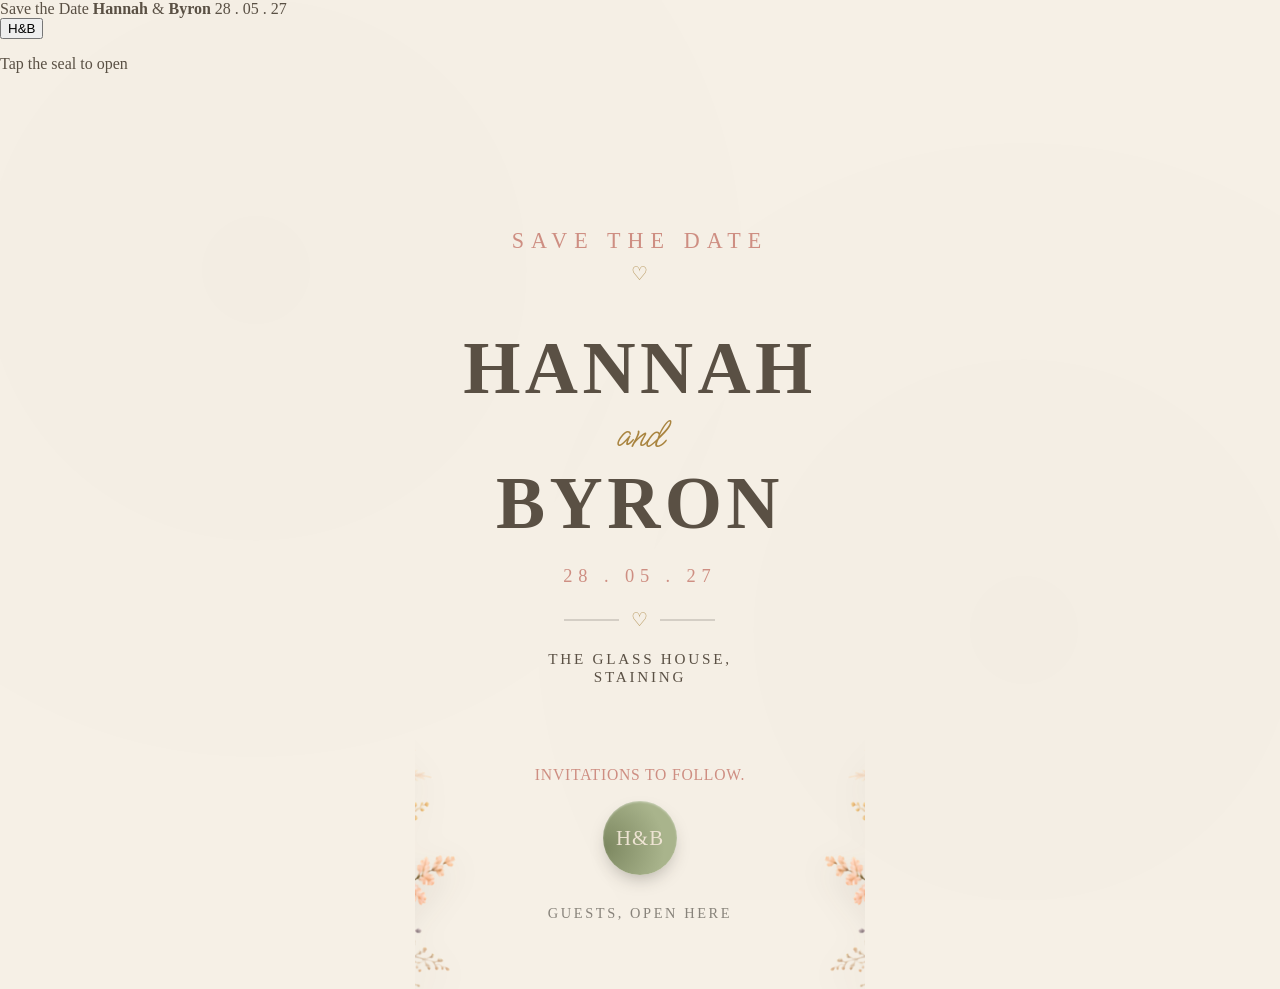
==== index.html @ eed47b49 "Update index.html" ====
<!doctype html>
<html lang="en">
<head>
<meta charset="UTF-8">
<link rel="preconnect" href="https://fonts.googleapis.com">
<link rel="preconnect" href="https://fonts.gstatic.com" crossorigin>
<link href="https://fonts.googleapis.com/css2?family=Meow+Script&family=Young+Serif&display=swap" rel="stylesheet">
<link href="https://db.onlinewebfonts.com/c/9366bd460113d8bf675fd2bdfe1ce764?family=The+Seasons" rel="stylesheet" type="text/css"/>
<meta name="viewport" content="width=device-width, initial-scale=1">
<title>Hannah &amp; Byron — Save the Date</title>
<meta name="description" content="Hannah and Byron are getting married 28.05.27 at The Glass House, Staining. Full details coming soon.">
<link rel="stylesheet" href="css/style.css">
</head>
<body>

<div class="paper-grain"></div>
<!-- =========================================================
     INTRO ENVELOPE ANIMATION
     ========================================================= -->
<div id="intro-envelope" class="intro-envelope" aria-label="Open invitation">

  <div class="intro-envelope__scene">

    <div class="intro-envelope__card">
      <span class="intro-envelope__card-small">Save the Date</span>
      <strong>Hannah</strong>
      <span class="intro-envelope__and">&amp;</span>
      <strong>Byron</strong>
      <span class="intro-envelope__date">28 . 05 . 27</span>
    </div>

    <div class="intro-envelope__body"></div>

    <div class="intro-envelope__flap"></div>

    <button
      type="button"
      id="intro-seal"
      class="intro-envelope__seal"
      aria-label="Open invitation"
    >
      <span>H&amp;B</span>
    </button>

  </div>

  <p class="intro-envelope__instruction">
    Tap the seal to open
  </p>

</div>

<main class="landing">
<main class="landing">

  <div class="invite-stage">

    <img class="spray-img spray-img--left" src="images/floral1.png" alt="" aria-hidden="true">
    <img class="spray-img spray-img--right" src="images/floral2.png" alt="" aria-hidden="true">

    <div class="frame">
      <p class="eyebrow">Save the Date</p>

      <div class="divider" aria-hidden="true">
        <span class="glyph">&#9825;</span>
      </div>

      <h1 class="names" style="margin:0.6em 0 0;">Hannah</h1>
      <span class="amp">and</span>
      <h1 class="names" style="margin:0;">Byron</h1>

      <p class="date-line">28 . 05 . 27</p>

      <div class="divider" aria-hidden="true">
        <span class="rule"></span><span class="glyph">&#9825;</span><span class="rule"></span>
      </div>

    <p class="venue">The Glass House,<br>Staining</p>
    </div>

  </div>

  <div class="teaser">
    <p>INVITATIONS TO FOLLOW.</p>
    <button id="seal-trigger" class="seal-trigger" aria-haspopup="dialog">
      <span class="seal">H&amp;B</span>
      Guests, open here
    </button>
  </div>

</main>

<!-- ===== Envelope password gate ===== -->
<div id="lock-overlay" class="lock-overlay" aria-hidden="true">
  <div id="envelope" class="envelope" role="dialog" aria-modal="true" aria-labelledby="lock-title">
    <button id="lock-close" class="lock-close" aria-label="Close">&times;</button>
    <div class="envelope-flap"></div>
    <div class="envelope-back"></div>
    <div class="envelope-card">
      <p class="eyebrow">A little early, are we?</p>
      <h2 id="lock-title">Enter the word from your invitation</h2>
      <form id="lock-form" novalidate>
        <input type="password" id="lock-password" name="password" placeholder="Password" autocomplete="off" required>
        <button type="submit" class="btn btn--filled">Unlock our site</button>
      </form>
      <p id="lock-error" class="lock-error" role="alert" hidden>That's not quite right — check your invite and try again.</p>
    </div>
  </div>
</div>

<script src="js/config.js"></script>
<script src="js/lock.js"></script>
</body>
</html>
---- css/style.css ----
/* ==========================================================================
   Hannah & Byron — 28.05.27
   Design system: warm ecru paper, hand-set serif + botanical line accents.
   ========================================================================== */

/* ==========================================================================
   Custom / purchased fonts used on the Save the Date landing page.
   Drop your font files into the /fonts folder using these exact names
   (or edit the src paths below to match whatever you were given) —
   until then, each falls back to a close web-safe alternative below.
   ========================================================================== */
.young-serif-regular {
  font-family: "Young Serif", serif;
  font-weight: 400;
  font-style: normal;
}

.the-seasons-regular {
  font-family:"The Seasons";
}

.meow-script-regular {
  font-family: "Meow Script", cursive;
  font-weight: 400;:
  font-style: normal;
}

:root{
  /* --- palette --- */
  --cream:        #F6F0E6;
  --cream-soft:   #FBF7EF;
  --paper-edge:   #EDE3D2;
  --ink:          #2E2A22;
  --ink-soft:     #5A5044;
  --ink-faint:    #8C8271;
  --peach:        #DE9E68;
  --peach-soft:   #F0C9A0;
  --rose:         #CE8E82;
  --lavender:     #8F7CA8;
  --lavender-soft:#C6B7D9;
  --sage:         #7C8760;
  --sage-soft:    #A9B48C;
  --gold:         #A9843F;
  --line:         rgba(46,42,34,0.16);
  --line-soft:    rgba(46,42,34,0.08);

  /* --- type --- */
  --font-display: 'Cormorant Garamond', 'Georgia', serif;
  --font-script:  'Meow Script', cursive;
  --font-label:   'Jost', 'Helvetica Neue', sans-serif;

  /* landing-page-only fonts, with close fallbacks until the real files are added */
  --font-youngest: 'Young Serif', 'Cormorant Garamond', 'Georgia', serif;
  --font-seasons:  'The Seasons', 'Cormorant Garamond', 'Georgia', serif;
  --font-meow: 'Meow Script', var(--font-script);

  --tracking-wide: 0.32em;
  --tracking-mid: 0.18em;

  --shadow-card: 0 30px 60px -20px rgba(46,42,34,0.28);
}

*, *::before, *::after{ box-sizing: border-box; }

html{ scroll-behavior: smooth; }

body{
  margin: 0;
  background: var(--cream);
  color: var(--ink-soft);
  font-family: var(--font-seasons);
  font-weight: 300;
  -webkit-font-smoothing: antialiased;
  text-rendering: optimizeLegibility;
}

img, svg{ display:block; max-width:80%; }

a{ color: inherit; text-decoration: none; }

::selection{ background: var(--lavender-soft); color: var(--ink); }

/* subtle paper grain, sits under everything */
.paper-grain{
  position: fixed;
  inset: 0;
  pointer-events: none;
  z-index: 0;
  opacity: 0.45;
  mix-blend-mode: multiply;
  background-image:
    radial-gradient(circle at 20% 30%, rgba(0,0,0,0.02) 0, transparent 45%),
    radial-gradient(circle at 80% 70%, rgba(0,0,0,0.02) 0, transparent 45%);
}

@media (prefers-reduced-motion: reduce){
  *{ animation-duration: 0.001ms !important; animation-iteration-count: 1 !important; transition-duration: 0.001ms !important; scroll-behavior:auto !important; }
}

/* ==========================================================================
   Type helpers
   ========================================================================== */

.eyebrow{
  font-family: var(--font-seasons);
  font-size: 0.90rem;
  font-weight: 300;
  letter-spacing: var(--tracking-wide);
  text-transform: uppercase;
  color: var(--rose);
}

.script{
  font-family: var(--font-seasons);
  font-weight: 400;
  color: var(--gold);
}

.display{
  font-family: var(--font-display);
  font-weight: 400;
  letter-spacing: 0.08em;
  text-transform: uppercase;
  color: var(--ink);
}

.divider{
  display:flex;
  align-items:center;
  justify-content:center;
  gap: 0.75rem;
  color: var(--gold);
}
.divider .rule{
  width: 55px;
  height: 2px;
  background: var(--line);
}
.divider .glyph{ font-size: 1.2rem; opacity:0.85; }


/* two-image side sprays (left = floral1.png, right = floral2.png) */
.spray-img{
  position: absolute;
  top: 100%;
  transform: translateY(-50%);
  width:fit-content;
  max-height: 200vh;
  height: fit-content;
  pointer-events:none;
  z-index: 1;
  filter: drop-shadow(0 10px 16px rgba(46,42,34,0.12));
}
.spray-img--left{left: -70%; }
.spray-img--right{right: -70%; }

@media (max-width: 600px){
  .spray-img{ width: clamp(100px, 34%, 170px); max-height: 125vh; }
}

.sprig{
  position: absolute;
  width: clamp(64px, 7vw, 100px);
  height: auto;
  aspect-ratio: 40 / 90;
  pointer-events: none;
  opacity: 0.9;
}
.sprig--left{ top: 6%; left: 2%; }
.sprig--right{ top: 6%; right: 2%; transform: scaleX(-1); }
@media (max-width: 520px){
  .spray-img{
    position: fixed;
    top: auto;
    bottom: -2%;
    transform: none;
    width: clamp(100px, 34%, 110px);
    max-height: 34vh;
  }
  .spray-img--left{ left: -6%; }
  .spray-img--right{ right: -6%; }
}

/* ==========================================================================
   Site chrome: nav + footer (main site, post-unlock)
   ========================================================================== */

.site-header{
  position: fixed;
  top: 0;
  z-index: 40;
  display:flex;
  align-items:center;
  justify-content:space-between;
  padding: 0rem clamp(1.25rem, 5vw, 3.5rem);
  background: rgba(246,240,230,0.86);
  backdrop-filter: blur(10px);
}

.site-header .monogram{
  font-family: var(--font-display);
  font-size: 1.35rem;
  letter-spacing: 0.22em;
  padding-right: 150px;
}

.site-nav{
  display:flex;
  gap: 2.4rem;
  gap: clamp(2.5rem, 2.5vw, 2.6rem);
  font-family: var(--font-label);
  font-size: 0.84rem;
  letter-spacing: var(--tracking-mid);
  text-transform: uppercase;
}
.site-nav a{
  position:relative;
  padding-bottom: 10px;
  padding-top: 20px;
  color: var(--ink-soft);
  transition: color 0.25s ease;
}
.site-nav a::after{
  content:"";
  position:absolute; left:0; right:0; bottom:0;
  height:1px; background: var(--gold);
  transform: scaleX(0); transform-origin: left;
  transition: transform 0.3s ease;
}
.site-nav a:hover, .site-nav a.is-active{ color: var(--ink); }
.site-nav a:hover::after, .site-nav a.is-active::after{ transform: scaleX(1); }

.nav-toggle{
  display:none;
  background:none; border:none; cursor:pointer;
  width: 28px; height: 20px;
  position: relative;
}
.nav-toggle span{
  position:absolute; left:0; right:0; height:1px; background: var(--ink);
  transition: transform 0.25s ease, opacity 0.25s ease;
}
.nav-toggle span:nth-child(1){ top:0; }
.nav-toggle span:nth-child(2){ top:9px; }
.nav-toggle span:nth-child(3){ top:18px; }

@media (max-width: 780px){
  .nav-toggle{ display:block; }
  .site-nav{
    position: fixed; inset: 64px 0 0 0;
    flex-direction: column;
    align-items: center;
    justify-content: center;
    gap: 1.6rem;
    font-size: 0.95rem;
    background: var(--cream-soft);
    transform: translateY(-8px);
    opacity: 0;
    pointer-events: none;
    transition: opacity 0.3s ease, transform 0.3s ease;
  }
  .site-nav.is-open{ opacity:1; transform: translateY(0); pointer-events:auto; }
}

.site-footer{
  padding: 3.5rem clamp(1.25rem, 5vw, 3.5rem) 2.5rem;
  text-align:center;
  border-top: 1px solid var(--line-soft);
  margin-top: 6rem;
}
.site-footer .monogram{
  font-family: var(--font-display);
  font-size: 1.6rem;
  letter-spacing: 0.3em;
  margin-bottom: 0.6rem;
}
.site-footer p{
  font-size: 0.72rem;
  letter-spacing: var(--tracking-mid);
  text-transform: uppercase;
  color: var(--ink-faint);
}

/* ==========================================================================
   Page hero banner (inner pages)
   ========================================================================== */

.page-hero{
  position: relative;
  padding: clamp(1rem, 10vw, 7rem) 1.5rem 3.5rem;
  text-align:center;
  overflow: hidden;
}
.page-hero h1{
  font-family: var(--font-display);
  font-size: clamp(2.6rem, 6vw, 4.2rem);
  font-weight: 400;
  letter-spacing: 0.05em;
  margin: 0.6rem 0;
}
.page-hero .lede{
  max-width: 44ch;
  margin: 1rem auto 0;
  color: var(--ink-soft);
  font-size: 1.02rem;
  line-height: 1.7;
}

.section{
  max-width: 980px;
  margin: 0 auto;
  padding: 3.5rem 1.5rem;
}
.section--narrow{ max-width: 720px; }

/* ==========================================================================
   Buttons
   ========================================================================== */

.btn{
  display:inline-flex;
  align-items:center;
  gap: 0.6rem;
  padding: 0.9rem 2.1rem;
  border: 1px solid var(--ink);
  border-radius: 999px;
  font-family: var(--font-label);
  font-size: 0.74rem;
  letter-spacing: var(--tracking-mid);
  text-transform: uppercase;
  background: transparent;
  color: var(--ink);
  cursor: pointer;
  transition: background 0.3s ease, color 0.3s ease, border-color 0.3s ease;
}
.btn:hover{ background: var(--ink); color: var(--cream-soft); }

.btn--filled{ background: var(--rose); color: var(--cream-soft); }
.btn--filled:hover{ background: transparent; color: var(--ink); }

.btn--ghost{ border-color: var(--line); }
.btn--ghost:hover{ background: var(--ink); border-color: var(--ink); }

/* ==========================================================================
   Countdown
   ========================================================================== */

.countdown{
  display:flex;
  justify-content:center;
  gap: 1.6rem;
  gap: clamp(1.1rem, 4vw, 2.6rem);
  margin: 2.2rem 0;
  flex-wrap: wrap;
}
.countdown .unit{ text-align:center; min-width: 64px; }
.countdown .num{
  font-family: var(--font-display);
  font-size: clamp(2.1rem, 5vw, 3rem);
  line-height: 1;
  color: var(--ink);
}
.countdown .lbl{
  display:block;
  margin-top: 0.5rem;
  font-size: 0.62rem;
  letter-spacing: var(--tracking-wide);
  text-transform: uppercase;
  color: var(--ink-faint);
}
.countdown .sep{
  font-family: var(--font-display);
  font-size: clamp(1.6rem, 4vw, 2.2rem);
  color: var(--peach-soft);
  align-self: center;
}

/* ==========================================================================
   Timeline (wedding day schedule + our story)
   ========================================================================== */

.timeline{
  position: relative;
  margin: 2.5rem auto 0;
  max-width: 640px;
}
.timeline::before{
  content:"";
  position:absolute;
  top:0; bottom:0; left: 84px;
  width:1px;
  background: var(--line);
}
.timeline-item{
  position: relative;
  display:grid;
  grid-template-columns: 70px 28px 1fr;
  gap: 0 1rem;
  padding-bottom: 2.6rem;
}
.timeline-item:last-child{ padding-bottom: 0; }
.timeline-item .time{
  font-family: var(--font-display);
  font-size: 1.05rem;
  text-align:right;
  color: var(--gold);
  padding-top: 0.1rem;
}
.timeline-item .dot{
  position: relative;
  display:flex; justify-content:center;
}
.timeline-item .dot::before{
  content:"";
  width: 9px; height: 9px;
  border-radius: 50%;
  background: var(--cream);
  border: 1px solid var(--gold);
  margin-top: 0.35rem;
}
.timeline-item h3{
  margin: 0 0 0.3rem;
  font-family: var(--font-display);
  font-weight: 500;
  font-size: 1.25rem;
}
.timeline-item p{
  margin:0;
  color: var(--ink-soft);
  line-height: 1.65;
  font-size: 0.95rem;
}

/* ==========================================================================
   Story split blocks
   ========================================================================== */

.story-block{
  display:grid;
  grid-template-columns: 1fr 1fr;
  gap: 2.5rem;
  gap: clamp(2rem, 6vw, 4.5rem);
  align-items:center;
  padding: 3rem 0;
}
.story-block:nth-child(even) .story-art{ order: 2; }
.story-art{
  aspect-ratio: 4/5;
  border-radius: 2px;
  background: linear-gradient(155deg, var(--paper-edge), var(--cream-soft));
  border: 1px solid var(--line-soft);
  display:flex; align-items:center; justify-content:center;
  position: relative;
  overflow: hidden;
}
.story-copy .eyebrow{ margin-bottom: 0.8rem; display:block; }
.story-copy h2{
  font-family: var(--font-display);
  font-weight: 400;
  font-size: clamp(1.9rem, 4vw, 2.5rem);
  margin: 0 0 1rem;
}
.story-copy p{
  color: var(--ink-soft);
  line-height: 1.8;
  font-size: 1rem;
}

@media (max-width: 720px){
  .story-block, .story-block:nth-child(even){ grid-template-columns: 1fr; }
  .story-block:nth-child(even) .story-art{ order: 0; }
}

/* ==========================================================================
   Cards (travel / details)
   ========================================================================== */

.card-grid{
  display:grid;
  grid-template-columns: repeat(auto-fit, minmax(230px, 1fr));
  gap: 1.6rem;
  margin-top: 2rem;
}
.info-card{
  padding: 2.1rem 1.8rem;
  background: var(--cream-soft);
  border: 1px solid var(--line-soft);
  border-radius: 3px;
}
.info-card .icon{ margin-bottom: 1rem; color: var(--peach); }
.info-card h3{
  font-family: var(--font-display);
  font-weight: 500;
  font-size: 1.3rem;
  margin: 0 0 0.6rem;
}
.info-card p{
  margin:0;
  color: var(--ink-soft);
  font-size: 0.92rem;
  line-height: 1.7;
}
.info-card a.map-link{
  display:inline-block;
  margin-top: 0.9rem;
  font-size: 0.72rem;
  letter-spacing: var(--tracking-mid);
  text-transform: uppercase;
  color: var(--gold);
  border-bottom: 1px solid var(--gold);
}

/* ==========================================================================
   FAQ accordion
   ========================================================================== */

.accordion{ margin-top: 2rem; }
.accordion-item{ border-bottom: 1px solid var(--line-soft); }
.accordion-q{
  width:100%;
  display:flex;
  align-items:center;
  justify-content:space-between;
  gap: 1rem;
  padding: 1.4rem 0.2rem;
  background:none;
  border:none;
  text-align:left;
  cursor:pointer;
  font-family: var(--font-display);
  font-size: 1.15rem;
  color: var(--ink);
}
.accordion-q .plus{
  flex: none;
  font-family: var(--font-label);
  font-size: 1.1rem;
  color: var(--gold);
  transition: transform 0.3s ease;
}
.accordion-item.is-open .accordion-q .plus{ transform: rotate(45deg); }
.accordion-a{
  max-height: 0;
  overflow: hidden;
  transition: max-height 0.35s ease;
}
.accordion-a p{
  margin: 0 0 1.4rem;
  color: var(--ink-soft);
  line-height: 1.75;
  font-size: 0.95rem;
  max-width: 60ch;
}

/* ==========================================================================
   Forms (RSVP / Contact)
   ========================================================================== */

.form-grid{
  display:grid;
  grid-template-columns: 1fr 1fr;
  gap: 1.4rem 1.6rem;
  margin-top: 2.2rem;
}
.form-grid .full{ grid-column: 1 / -1; }

.field label{
  display:block;
  font-size: 0.68rem;
  letter-spacing: var(--tracking-mid);
  text-transform: uppercase;
  color: var(--ink-faint);
  margin-bottom: 0.55rem;
}
.field input,
.field select,
.field textarea{
  width:100%;
  padding: 0.85rem 1rem;
  background: var(--cream-soft);
  border: 1px solid var(--line);
  border-radius: 2px;
  font-family: var(--font-label);
  font-size: 0.95rem;
  color: var(--ink);
}
.field textarea{ min-height: 120px; resize: vertical; }
.field input:focus,
.field select:focus,
.field textarea:focus{
  outline: 2px solid var(--gold);
  outline-offset: 1px;
}

.radio-group{ display:flex; gap: 1.4rem; }
.radio-group label{
  display:flex; align-items:center; gap: 0.5rem;
  font-size: 0.85rem; color: var(--ink-soft); text-transform:none; letter-spacing:0;
}

@media (max-width: 640px){
  .form-grid{ grid-template-columns: 1fr; }
}

.form-note{
  margin-top: 1rem;
  font-size: 0.8rem;
  color: var(--ink-faint);
}

/* ==========================================================================
   Landing / Save the Date
   ========================================================================== */

.landing{
  position: relative;
  min-height: 100svh;
  display:flex;
  flex-direction: column;
  align-items:center;
  justify-content:center;

  overflow: hidden;
}

.landing .frame{
  position: relative;
  z-index: 2;
  text-align:center;
  max-width: 560px;
  margin: 0 auto;
  padding: clamp(1.5rem, 4vw, 4rem) clamp(1.5rem, 5vw, 3rem);
}

.invite-stage{
  position: relative;
  width: 100%;
  max-width: 650px;   /* was 600px — more room for left/right to work with */
}
.landing .frame::before{
  content:"";
  position:absolute;
  inset: 0;
  border: 0px solid var(--line);
  pointer-events:none;
}
.landing .frame::after{
  content:"";
  position:absolute;
  inset: 10px;
  border: 0px solid var(--line-soft);
  pointer-events:none;
}

.landing .eyebrow{ margin-bottom: 0.5rem; font-family: var(--font-seasons); font-size: 1.38rem; }

.landing .names{
  font-family: var(--font-seasons);
  font-size: clamp(2.8rem, 8vw, 4.6rem);
  line-height: 1.05;
  letter-spacing: 0.06em;
  text-transform: uppercase;
}

.landing .amp{
  display:block;
  font-family: var(--font-meow);
  font-size: clamp(1.9rem, 4.6vw, 2.6rem);
  text-transform: none;
  letter-spacing: 0;
  color: var(--gold);
  margin: 0.1em 0;
}

.landing .date-line{
  margin: 1.5rem 0 1.3rem;
  font-family: var(--font-seasons);
  font-size: clamp(0.95rem, 2vw, 1.15rem);
  letter-spacing: var(--tracking-wide);
  color: var(--rose);
}

.landing .venue{
  margin-top: 1.2rem;
  font-family: var(--font-seasons);
  font-size: 0.95rem;
  letter-spacing: var(--tracking-mid);
  text-transform: uppercase;
  color: var(--ink-soft);
}

.landing .teaser{
  position: relative;
  z-index: 2;
  margin-top: 0.8rem;
  text-align:center;
}
.landing .teaser p{
  font-size: 0.98rem;
  color: var(--rose);
  margin: 0 0 1rem;
  letter-spacing: 0.05em;
}

.seal-trigger{
  display:inline-flex;
  flex-direction: column;
  align-items:center;
  gap: 1.9rem;
  background:none;
  border:none;
  cursor:pointer;
  font-family: var(--font-seasons);
  font-size: 0.9rem;
  letter-spacing: var(--tracking-mid);
  text-transform: uppercase;
  color: rgba(46,42,34,0.55);
}
.seal-trigger .seal{
  width: 74px; height: 74px;
  border-radius: 80%;
  background: radial-gradient(circle at 2% 62%, var(--sage), var(--sage-soft) 70%, var(--sage-soft) 100%);
  display:flex; align-items:center; justify-content:center;
  font-family: var(--font-seasons);
  font-size: 1.3rem;
  color: var(--paper-edge);
  letter-spacing: 0.05em;
  box-shadow: 0 8px 18px -6px rgba(46,42,34,0.35), inset 0 1px 2px rgba(255,255,255,0.4);
  transition: transform 0.5s ease;
}
.seal-trigger:hover .seal{ transform: translateY(-3px) scale(1.08); }

/* ==========================================================================
   Envelope lock overlay
   ========================================================================== */

.lock-overlay{
  position: fixed;
  top: 0; left: 0; right: 0; bottom: 0;
  z-index: 100;
  display:flex;
  align-items:center;
  justify-content:center;
  padding: 1.5rem;
  background: rgba(46,42,34,0.55);
  backdrop-filter: blur(3px);
  opacity: 0;
  pointer-events: none;
  transition: opacity 0.35s ease;
}
.lock-overlay.is-open{ opacity: 1; pointer-events: auto; }

.envelope{
  position: relative;
  width: min(420px, 100%);
  perspective: 1400px;
}

.envelope-back{
  position: relative;
  background: var(--cream-soft);
  border: 1px solid var(--line);
  border-radius: 4px;
  height: 130px;
  box-shadow: var(--shadow-card);
}

.envelope-flap{
  position: absolute;
  top: 0; left: 0; right: 0;
  height: 130px;
  background: linear-gradient(155deg, var(--paper-edge), var(--cream-soft));
  clip-path: polygon(0 0, 100% 0, 50% 62%);
  border: 1px solid var(--line);
  border-bottom: none;
  transform-origin: top center;
  transform: rotateX(0deg);
  transition: transform 0.6s cubic-bezier(.4,0,.2,1);
  z-index: 3;
}
.envelope.is-open .envelope-flap{ transform: rotateX(180deg); }

.envelope-card{
  position: relative;
  z-index: 2;
  margin-top: -18px;
  background: var(--cream-soft);
  border: 1px solid var(--line);
  border-radius: 4px;
  padding: 2.4rem clamp(1.4rem, 5vw, 2.4rem) 2rem;
  text-align:center;
  box-shadow: var(--shadow-card);
  opacity: 0;
  transform: translateY(-14px);
  transition: opacity 0.45s ease 0.25s, transform 0.45s ease 0.25s;
}
.envelope.is-open .envelope-card{ opacity: 1; transform: translateY(0); }

.envelope-card h2{
  font-family: var(--font-display);
  font-weight: 400;
  font-size: 1.5rem;
  margin: 0.5rem 0 1.4rem;
}

#lock-form{
  display:flex;
  flex-direction: column;
  gap: 0.9rem;
  align-items:center;
}
#lock-form input{
  width: 100%;
  padding: 0.85rem 1rem;
  text-align:center;
  background: var(--cream);
  border: 1px solid var(--line);
  border-radius: 2px;
  font-family: var(--font-label);
  letter-spacing: 0.08em;
}

.lock-error{
  margin-top: 0.9rem;
  font-size: 0.78rem;
  color: #A65B4F;
}

@keyframes shake{
  10%, 90% { transform: translateX(-1px); }
  20%, 80% { transform: translateX(2px); }
  30%, 50%, 70% { transform: translateX(-4px); }
  40%, 60% { transform: translateX(4px); }
}
.envelope.shake{ animation: shake 0.4s ease; }

.lock-close{
  position: absolute;
  top: -14px;
  right: -14px;
  z-index: 4;
  width: 34px; height: 34px;
  border-radius: 50%;
  border: 1px solid var(--line);
  background: var(--cream-soft);
  font-family: var(--font-label);
  cursor: pointer;
  color: var(--ink-soft);
}

/* ==========================================================================
   Focus visibility (accessibility floor)
   ========================================================================== */
a:focus-visible, button:focus-visible, input:focus-visible, textarea:focus-visible, select:focus-visible{
  outline: 2px solid var(--gold);
  outline-offset: 3px;
}
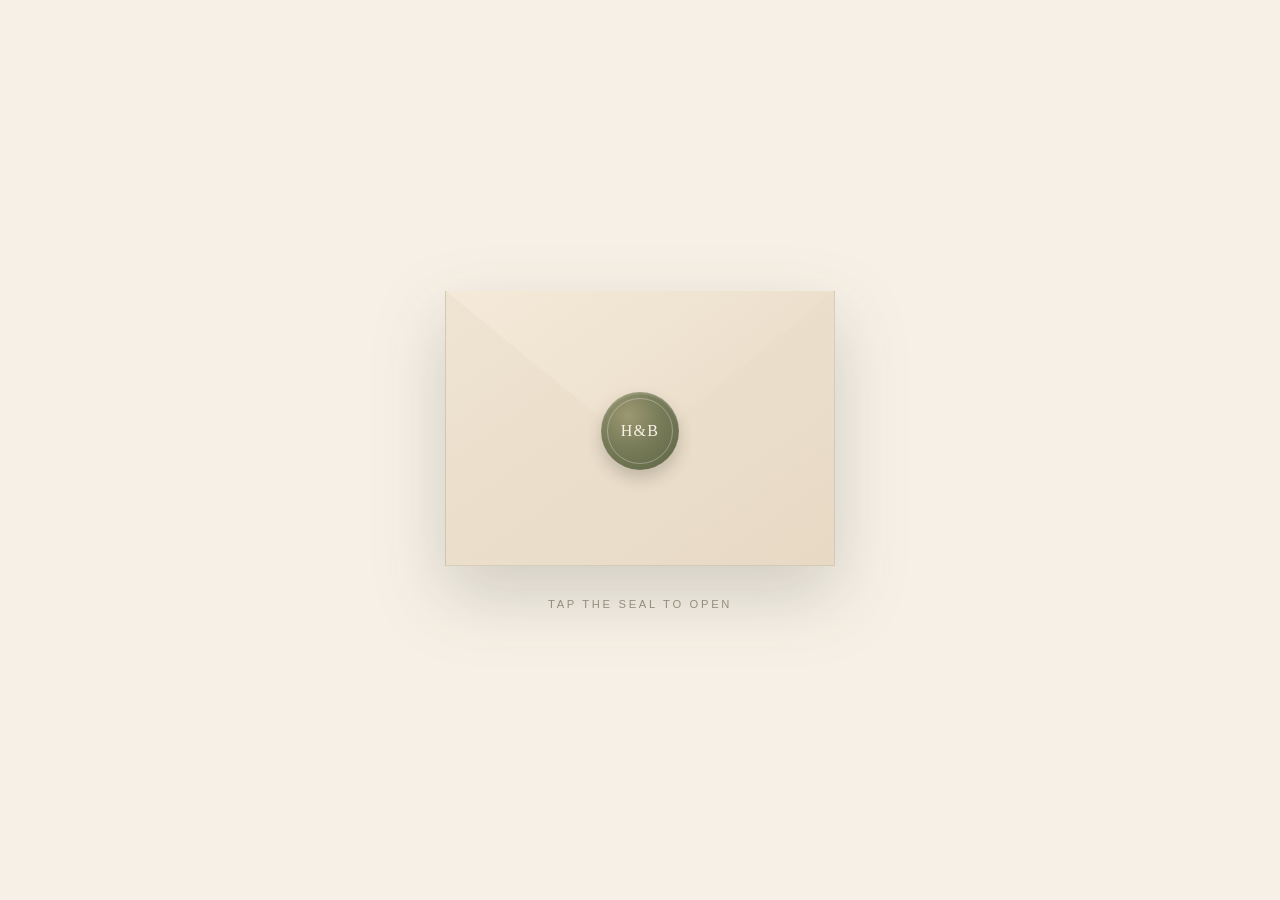
==== commit dfd5335c: "Update index.html" ====
--- a/index.html
+++ b/index.html
@@ -109,6 +109,7 @@
 </div>
 
 <script src="js/config.js"></script>
+<script src="js/intro.js"></script>
 <script src="js/lock.js"></script>
 </body>
 </html>
--- a/css/style.css
+++ b/css/style.css
@@ -855,3 +855,453 @@
   outline: 2px solid var(--gold);
   outline-offset: 3px;
 }
+/* ==========================================================================
+   INTRO ENVELOPE
+   First-visit invitation opening animation
+   ========================================================================== */
+
+.intro-envelope{
+  position: fixed;
+  inset: 0;
+  z-index: 9999;
+  display: flex;
+  flex-direction: column;
+  align-items: center;
+  justify-content: center;
+  background: var(--cream);
+  overflow: hidden;
+  opacity: 1;
+  visibility: visible;
+  transition:
+    opacity 0.9s ease,
+    visibility 0.9s ease;
+}
+
+.intro-envelope.is-opening{
+  pointer-events: none;
+}
+
+.intro-envelope.is-complete{
+  opacity: 0;
+  visibility: hidden;
+  pointer-events: none;
+}
+
+
+/* --------------------------------------------------------------------------
+   Envelope scene
+   -------------------------------------------------------------------------- */
+
+.intro-envelope__scene{
+  position: relative;
+  width: min(82vw, 390px);
+  height: min(58vw, 275px);
+  perspective: 1200px;
+  filter: drop-shadow(0 28px 35px rgba(46,42,34,0.18));
+}
+
+
+/* --------------------------------------------------------------------------
+   Invitation card
+   -------------------------------------------------------------------------- */
+
+.intro-envelope__card{
+  position: absolute;
+  z-index: 1;
+  left: 8%;
+  right: 8%;
+  bottom: 8%;
+  height: 84%;
+
+  display: flex;
+  flex-direction: column;
+  align-items: center;
+  justify-content: center;
+
+  padding: 1.5rem;
+
+  background:
+    linear-gradient(
+      135deg,
+      #fffdf8 0%,
+      #f8f1e6 100%
+    );
+
+  border: 1px solid rgba(46,42,34,0.08);
+
+  color: var(--ink);
+
+  transform:
+    translateY(25px)
+    scale(0.96);
+
+  transition:
+    transform 1.15s cubic-bezier(.22,.61,.36,1),
+    box-shadow 1s ease;
+}
+
+.intro-envelope__card-small{
+  margin-bottom: 0.7rem;
+
+  font-family: var(--font-label);
+  font-size: 0.58rem;
+  letter-spacing: 0.28em;
+  text-transform: uppercase;
+
+  color: var(--rose);
+}
+
+.intro-envelope__card strong{
+  font-family: var(--font-seasons);
+  font-size: clamp(2rem, 8vw, 3rem);
+  font-weight: 400;
+  line-height: 0.9;
+}
+
+.intro-envelope__and{
+  margin: 0.25rem 0;
+
+  font-family: var(--font-meow);
+  font-size: 1.25rem;
+  color: var(--gold);
+}
+
+.intro-envelope__date{
+  margin-top: 1rem;
+
+  font-family: var(--font-label);
+  font-size: 0.58rem;
+  letter-spacing: 0.3em;
+  color: var(--ink-faint);
+}
+
+
+/* --------------------------------------------------------------------------
+   Envelope body
+   -------------------------------------------------------------------------- */
+
+.intro-envelope__body{
+  position: absolute;
+  inset: 0;
+  z-index: 3;
+
+  background:
+    linear-gradient(
+      145deg,
+      #efe4d2 0%,
+      #e7d9c4 100%
+    );
+
+  border: 1px solid rgba(46,42,34,0.12);
+
+  overflow: hidden;
+}
+
+
+/* Envelope diagonal folds */
+
+.intro-envelope__body::before,
+.intro-envelope__body::after{
+  content: "";
+  position: absolute;
+  bottom: 0;
+
+  width: 72%;
+  height: 2px;
+
+  background: rgba(46,42,34,0.12);
+}
+
+.intro-envelope__body::before{
+  left: -8%;
+  transform: rotate(28deg);
+  transform-origin: left center;
+}
+
+.intro-envelope__body::after{
+  right: -8%;
+  transform: rotate(-28deg);
+  transform-origin: right center;
+}
+
+
+/* --------------------------------------------------------------------------
+   Envelope flap
+   -------------------------------------------------------------------------- */
+
+.intro-envelope__flap{
+  position: absolute;
+  z-index: 5;
+
+  top: 0;
+  left: 0;
+
+  width: 100%;
+  height: 58%;
+
+  background:
+    linear-gradient(
+      145deg,
+      #f5ead9 0%,
+      #e8dbc7 100%
+    );
+
+  clip-path: polygon(
+    0 0,
+    100% 0,
+    50% 100%
+  );
+
+  transform-origin: top center;
+
+  transition:
+    transform 1s cubic-bezier(.22,.61,.36,1),
+    z-index 0s linear 0.35s;
+}
+
+
+/* --------------------------------------------------------------------------
+   Wax seal
+   -------------------------------------------------------------------------- */
+
+.intro-envelope__seal{
+  position: absolute;
+  z-index: 8;
+
+  left: 50%;
+  top: 51%;
+
+  width: 78px;
+  height: 78px;
+
+  display: flex;
+  align-items: center;
+  justify-content: center;
+
+  border: 0;
+  border-radius: 50%;
+
+  background:
+    radial-gradient(
+      circle at 35% 30%,
+      #9b9872 0%,
+      #777b58 45%,
+      #5d6345 100%
+    );
+
+  color: #f8f1e6;
+
+  font-family: var(--font-seasons);
+  font-size: 1rem;
+  letter-spacing: 0.08em;
+
+  cursor: pointer;
+
+  transform: translate(-50%, -50%);
+
+  box-shadow:
+    0 8px 16px rgba(46,42,34,0.22),
+    inset 0 2px 2px rgba(255,255,255,0.2);
+
+  transition:
+    transform 0.35s ease,
+    box-shadow 0.35s ease,
+    opacity 0.4s ease;
+}
+
+.intro-envelope__seal::before{
+  content: "";
+  position: absolute;
+  inset: 6px;
+
+  border: 1px solid rgba(255,255,255,0.3);
+  border-radius: 50%;
+}
+
+.intro-envelope__seal span{
+  position: relative;
+  z-index: 2;
+}
+
+.intro-envelope__seal:hover{
+  transform: translate(-50%, -50%) scale(1.06);
+  box-shadow:
+    0 12px 24px rgba(46,42,34,0.26),
+    inset 0 2px 2px rgba(255,255,255,0.2);
+}
+
+.intro-envelope__seal:active{
+  transform: translate(-50%, -50%) scale(0.94);
+}
+
+
+/* Gentle pulse before opening */
+
+.intro-envelope:not(.is-opening) .intro-envelope__seal{
+  animation: introSealPulse 2.4s ease-in-out infinite;
+}
+
+@keyframes introSealPulse{
+  0%, 100%{
+    box-shadow:
+      0 8px 16px rgba(46,42,34,0.22),
+      inset 0 2px 2px rgba(255,255,255,0.2);
+  }
+
+  50%{
+    box-shadow:
+      0 12px 24px rgba(46,42,34,0.28),
+      0 0 0 7px rgba(124,135,96,0.08),
+      inset 0 2px 2px rgba(255,255,255,0.2);
+  }
+}
+
+
+/* --------------------------------------------------------------------------
+   Instruction
+   -------------------------------------------------------------------------- */
+
+.intro-envelope__instruction{
+  margin: 2rem 0 0;
+
+  font-family: var(--font-label);
+  font-size: 0.7rem;
+  letter-spacing: 0.24em;
+  text-transform: uppercase;
+
+  color: var(--ink-faint);
+
+  opacity: 0.9;
+
+  transition:
+    opacity 0.35s ease,
+    transform 0.35s ease;
+}
+
+
+/* ==========================================================================
+   OPENING ANIMATION
+   ========================================================================== */
+
+.intro-envelope.is-opening .intro-envelope__instruction{
+  opacity: 0;
+  transform: translateY(8px);
+}
+
+
+/* Wax seal lifts/fades */
+
+.intro-envelope.is-opening .intro-envelope__seal{
+  animation: none;
+  opacity: 0;
+
+  transform:
+    translate(-50%, -50%)
+    scale(1.35)
+    rotate(8deg);
+
+  transition:
+    opacity 0.35s ease 0.05s,
+    transform 0.45s cubic-bezier(.22,.61,.36,1);
+}
+
+
+/* Flap opens */
+
+.intro-envelope.is-opening .intro-envelope__flap{
+  transform: rotateX(180deg);
+}
+
+
+/* Card rises from envelope */
+
+.intro-envelope.is-opening .intro-envelope__card{
+  z-index: 7;
+
+  transform:
+    translateY(-115px)
+    scale(1);
+
+  box-shadow:
+    0 25px 45px rgba(46,42,34,0.18);
+
+  transition-delay: 0.35s;
+}
+
+
+/* Envelope fades after card reveal */
+
+.intro-envelope.is-opening.is-complete{
+  transition:
+    opacity 0.9s ease 0.05s,
+    visibility 0.9s ease 0.05s;
+}
+
+
+/* ==========================================================================
+   Mobile
+   ========================================================================== */
+
+@media (max-width: 520px){
+
+  .intro-envelope__scene{
+    width: min(86vw, 360px);
+    height: min(62vw, 245px);
+  }
+
+  .intro-envelope__seal{
+    width: 68px;
+    height: 68px;
+    font-size: 0.88rem;
+  }
+
+  .intro-envelope__instruction{
+    margin-top: 1.6rem;
+    font-size: 0.62rem;
+  }
+
+  .intro-envelope.is-opening .intro-envelope__card{
+    transform:
+      translateY(-100px)
+      scale(1);
+  }
+}
+
+
+/* ==========================================================================
+   Very small phones
+   ========================================================================== */
+
+@media (max-width: 380px){
+
+  .intro-envelope__scene{
+    width: 88vw;
+    height: 225px;
+  }
+
+  .intro-envelope__seal{
+    width: 64px;
+    height: 64px;
+  }
+
+  .intro-envelope__card strong{
+    font-size: 2rem;
+  }
+}
+
+
+/* ==========================================================================
+   Reduced motion
+   ========================================================================== */
+
+@media (prefers-reduced-motion: reduce){
+
+  .intro-envelope,
+  .intro-envelope__card,
+  .intro-envelope__flap,
+  .intro-envelope__seal,
+  .intro-envelope__instruction{
+    transition: none !important;
+    animation: none !important;
+  }
+}
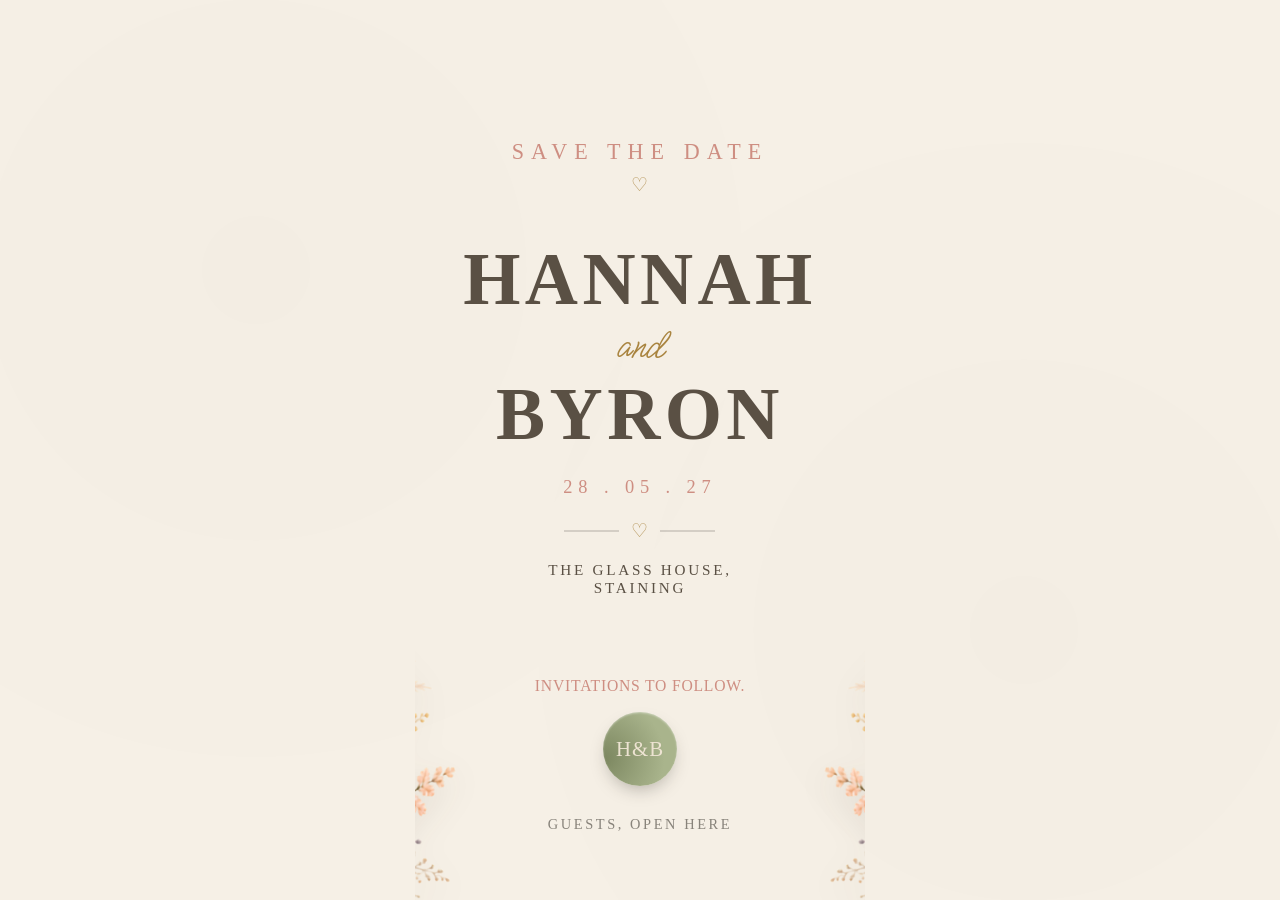
==== commit 6ad02e8d: "Update index.html" ====
--- a/index.html
+++ b/index.html
@@ -26,7 +26,7 @@
       <strong>Hannah</strong>
       <span class="intro-envelope__and">&amp;</span>
       <strong>Byron</strong>
-      <span class="intro-envelope__date">28 . 05 . 27</span>
+
     </div>
 
     <div class="intro-envelope__body"></div>
--- a/css/style.css
+++ b/css/style.css
@@ -859,35 +859,47 @@
    INTRO ENVELOPE
    First-visit invitation opening animation
    ========================================================================== */
+/* =========================================================
+   INTRO ENVELOPE — MOBILE ONLY
+   ========================================================= */
 
 .intro-envelope{
-  position: fixed;
-  inset: 0;
-  z-index: 9999;
-  display: flex;
-  flex-direction: column;
-  align-items: center;
-  justify-content: center;
-  background: var(--cream);
-  overflow: hidden;
-  opacity: 1;
-  visibility: visible;
-  transition:
-    opacity 0.9s ease,
-    visibility 0.9s ease;
-}
-
-.intro-envelope.is-opening{
-  pointer-events: none;
-}
-
-.intro-envelope.is-complete{
-  opacity: 0;
-  visibility: hidden;
-  pointer-events: none;
-}
-
-
+  display: none;
+}
+
+@media (max-width: 768px){
+
+  .intro-envelope{
+    position: fixed;
+    inset: 0;
+    z-index: 9999;
+
+    display: flex;
+    flex-direction: column;
+    align-items: center;
+    justify-content: center;
+
+    background: var(--cream);
+    overflow: hidden;
+
+    opacity: 1;
+    visibility: visible;
+
+    transition:
+      opacity 0.9s ease,
+      visibility 0.9s ease;
+  }
+
+  .intro-envelope.is-opening{
+    pointer-events: none;
+  }
+
+  .intro-envelope.is-complete{
+    opacity: 0;
+    visibility: hidden;
+    pointer-events: none;
+  }
+}
 /* --------------------------------------------------------------------------
    Envelope scene
    -------------------------------------------------------------------------- */
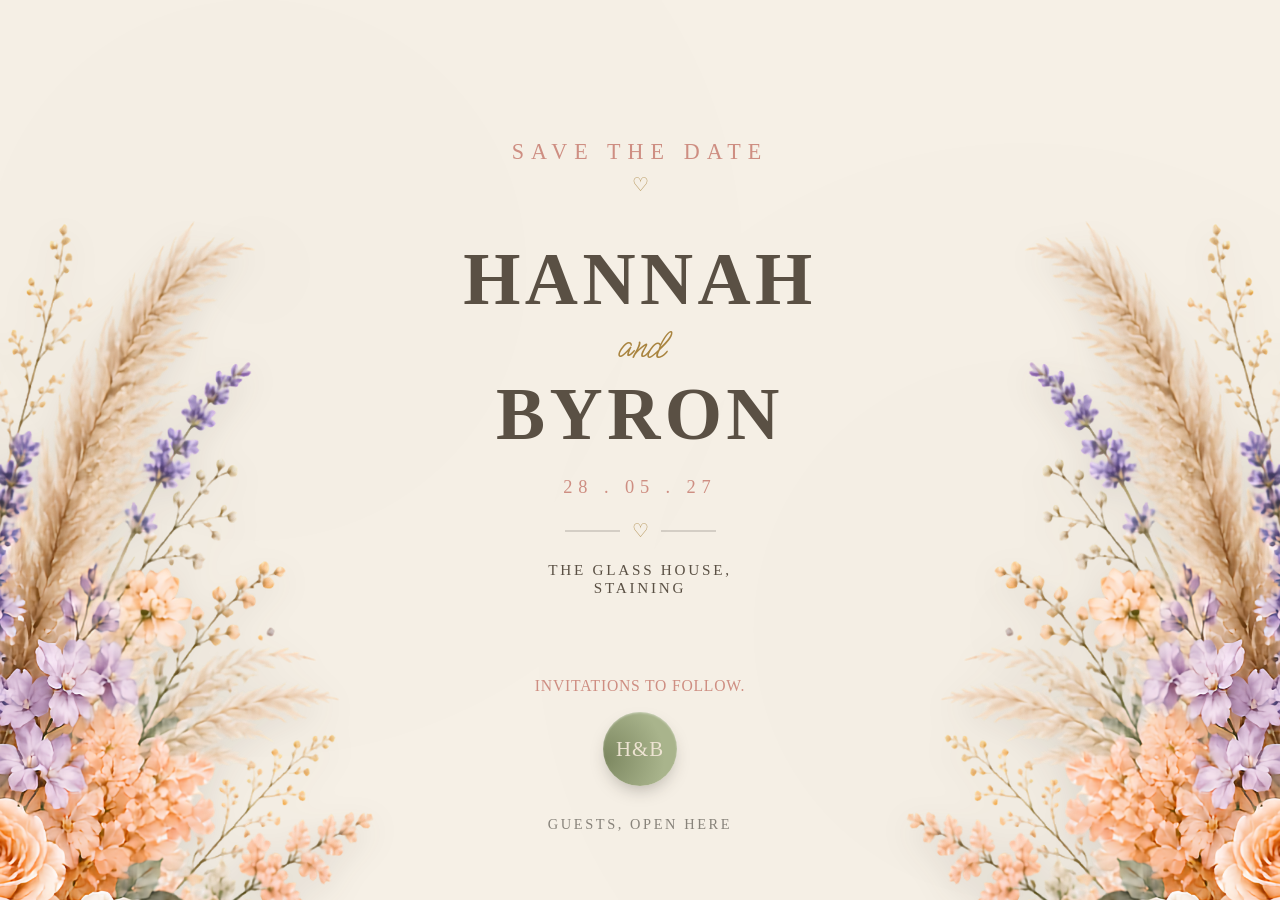
==== commit 689530c9: "Update index.html" ====
--- a/index.html
+++ b/index.html
@@ -51,8 +51,6 @@
 </div>
 
 <main class="landing">
-<main class="landing">
-
   <div class="invite-stage">
 
     <img class="spray-img spray-img--left" src="images/floral1.png" alt="" aria-hidden="true">
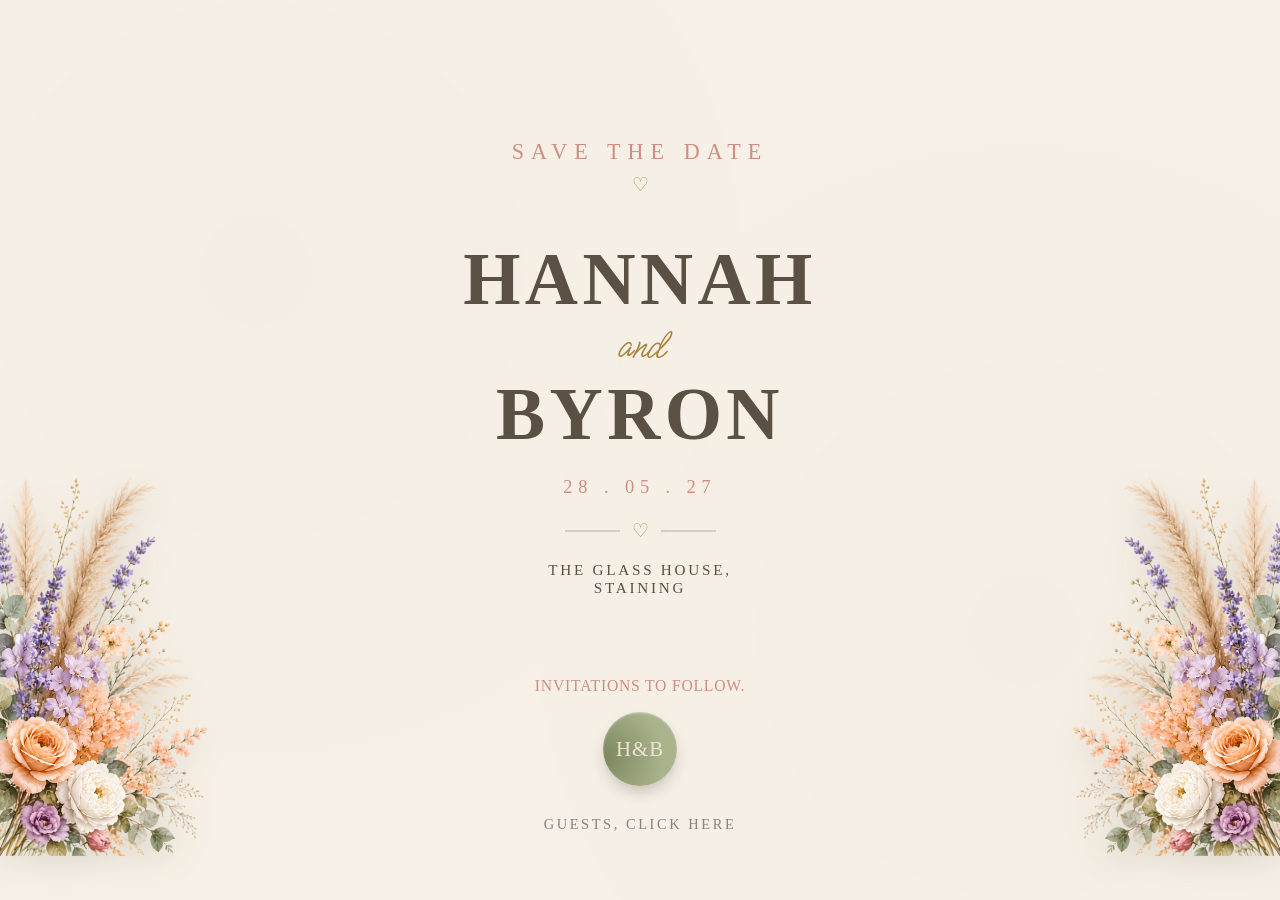
==== commit 9170d480: "Update index.html" ====
--- a/index.html
+++ b/index.html
@@ -82,7 +82,7 @@
     <p>INVITATIONS TO FOLLOW.</p>
     <button id="seal-trigger" class="seal-trigger" aria-haspopup="dialog">
       <span class="seal">H&amp;B</span>
-      Guests, open here
+      Guests, click here
     </button>
   </div>
 
--- a/css/style.css
+++ b/css/style.css
@@ -1,4 +1,4 @@
-/* ==========================================================================
+e/* ==========================================================================
    Hannah & Byron — 28.05.27
    Design system: warm ecru paper, hand-set serif + botanical line accents.
    ========================================================================== */
@@ -17,6 +17,7 @@
 
 .the-seasons-regular {
   font-family:"The Seasons";
+  font-weight: 300;:
 }
 
 .meow-script-regular {
@@ -94,7 +95,7 @@
 }
 
 @media (prefers-reduced-motion: reduce){
-  *{ animation-duration: 0.001ms !important; animation-iteration-count: 1 !important; transition-duration: 0.001ms !important; scroll-behavior:auto !important; }
+  *{ animation-duration: 0.012ms !important; animation-iteration-count: 1 !important; transition-duration: 0.001ms !important; scroll-behavior:auto !important; }
 }
 
 /* ==========================================================================
@@ -144,41 +145,28 @@
   position: absolute;
   top: 100%;
   transform: translateY(-50%);
-  width:fit-content;
-  max-height: 200vh;
-  height: fit-content;
-  pointer-events:none;
+  width: 220px;
+  height: auto;
+  max-width: none;
+  max-height: none;
+  pointer-events: none;
   z-index: 1;
   filter: drop-shadow(0 10px 16px rgba(46,42,34,0.12));
 }
-.spray-img--left{left: -70%; }
-.spray-img--right{right: -70%; }
-
-@media (max-width: 600px){
-  .spray-img{ width: clamp(100px, 34%, 170px); max-height: 125vh; }
-}
-
-.sprig{
-  position: absolute;
-  width: clamp(64px, 7vw, 100px);
-  height: auto;
-  aspect-ratio: 40 / 90;
-  pointer-events: none;
-  opacity: 0.9;
-}
-.sprig--left{ top: 6%; left: 2%; }
-.sprig--right{ top: 6%; right: 2%; transform: scaleX(-1); }
+.spray-img--left{ left: -50%; }
+.spray-img--right{ right: -50%; }
+
 @media (max-width: 520px){
   .spray-img{
     position: fixed;
     top: auto;
-    bottom: -2%;
+    bottom: auto;
     transform: none;
-    width: clamp(100px, 34%, 110px);
-    max-height: 34vh;
-  }
-  .spray-img--left{ left: -6%; }
-  .spray-img--right{ right: -6%; }
+    width: 135px;
+    height: auto;
+  }
+  .spray-img--left{ left: -99%; }
+  .spray-img--right{ right: -66%; }
 }
 
 /* ==========================================================================
@@ -1317,3 +1305,917 @@
     animation: none !important;
   }
 }
+/* ==========================================================================
+   HANNAH & BYRON — MOBILE REBUILD
+   Clean mobile layout / navigation / landing experience
+   ========================================================================== */
+
+@media (max-width: 780px) {
+
+  /* ------------------------------------------------------------------------
+     GLOBAL MOBILE SAFETY
+     ------------------------------------------------------------------------ */
+
+  html,
+  body {
+    width: 100%;
+    max-width: 100%;
+    overflow-x: hidden;
+  }
+
+  body {
+    min-width: 0;
+  }
+
+  img,
+  svg {
+    max-width: 100%;
+    height: auto;
+  }
+
+  /* ------------------------------------------------------------------------
+     HEADER
+     ------------------------------------------------------------------------ */
+
+  .site-header {
+    position: fixed;
+    top: 0;
+    left: 0;
+    right: 0;
+
+    width: 100%;
+    height: 64px;
+
+    padding: 0 1.15rem;
+
+    display: flex;
+    align-items: center;
+    justify-content: space-between;
+
+    background: rgba(246, 240, 230, 0.96);
+    border-bottom: 1px solid var(--line-soft);
+
+    backdrop-filter: blur(12px);
+    -webkit-backdrop-filter: blur(12px);
+
+    z-index: 999;
+  }
+
+  .site-header .monogram {
+    padding-right: 0;
+    margin: 0;
+
+    font-size: 1.15rem;
+    letter-spacing: 0.18em;
+
+    line-height: 1;
+  }
+
+  /* ------------------------------------------------------------------------
+     HAMBURGER
+     ------------------------------------------------------------------------ */
+
+  .nav-toggle {
+    position: relative;
+
+    display: flex;
+    align-items: center;
+    justify-content: center;
+
+    width: 42px;
+    height: 42px;
+
+    padding: 0;
+    margin: 0;
+
+    border: 0;
+    background: transparent;
+
+    cursor: pointer;
+    -webkit-tap-highlight-color: transparent;
+
+    z-index: 1001;
+  }
+
+  .nav-toggle span {
+    position: absolute;
+
+    left: 8px;
+    right: 8px;
+
+    width: auto;
+    height: 1px;
+
+    background: var(--ink);
+
+    transition:
+      transform 0.3s ease,
+      opacity 0.25s ease,
+      top 0.3s ease;
+  }
+
+  .nav-toggle span:nth-child(1) {
+    top: 13px;
+  }
+
+  .nav-toggle span:nth-child(2) {
+    top: 20px;
+  }
+
+  .nav-toggle span:nth-child(3) {
+    top: 27px;
+  }
+
+  /* Hamburger → X */
+
+  .nav-toggle[aria-expanded="true"] span:nth-child(1) {
+    top: 20px;
+    transform: rotate(45deg);
+  }
+
+  .nav-toggle[aria-expanded="true"] span:nth-child(2) {
+    opacity: 0;
+    transform: scaleX(0);
+  }
+
+  .nav-toggle[aria-expanded="true"] span:nth-child(3) {
+    top: 20px;
+    transform: rotate(-45deg);
+  }
+
+  /* ------------------------------------------------------------------------
+     MOBILE NAVIGATION
+     ------------------------------------------------------------------------ */
+
+  .site-nav {
+    position: fixed;
+
+    top: 64px;
+    left: 0;
+    right: 0;
+    bottom: 0;
+
+    width: 100%;
+    height: calc(100dvh - 64px);
+
+    display: flex;
+    flex-direction: column;
+    align-items: center;
+    justify-content: flex-start;
+
+    gap: 0;
+
+    padding: 3.5rem 1.5rem 4rem;
+
+    background: rgba(251, 247, 239, 0.98);
+
+    backdrop-filter: blur(14px);
+    -webkit-backdrop-filter: blur(14px);
+
+    overflow-y: auto;
+    overflow-x: hidden;
+
+    opacity: 0;
+    visibility: hidden;
+    pointer-events: none;
+
+    transform: translateY(-12px);
+
+    transition:
+      opacity 0.3s ease,
+      visibility 0.3s ease,
+      transform 0.3s ease;
+
+    z-index: 1000;
+  }
+
+  .site-nav.is-open {
+    opacity: 1;
+    visibility: visible;
+    pointer-events: auto;
+    transform: translateY(0);
+  }
+
+  .site-nav a {
+    width: min(100%, 320px);
+
+    padding: 1rem 0;
+
+    text-align: center;
+
+    font-family: var(--font-label);
+    font-size: 0.82rem;
+    letter-spacing: 0.24em;
+
+    color: var(--ink);
+
+    border-bottom: 1px solid var(--line-soft);
+  }
+
+  .site-nav a:first-child {
+    border-top: 1px solid var(--line-soft);
+  }
+
+  .site-nav a::after {
+    display: none;
+  }
+
+  .site-nav a:hover,
+  .site-nav a.is-active {
+    color: var(--gold);
+  }
+
+  /* ------------------------------------------------------------------------
+     INNER PAGE SPACING
+     ------------------------------------------------------------------------ */
+
+  main {
+    width: 100%;
+    max-width: 100%;
+  }
+
+  .page-hero {
+    padding:
+      calc(64px + 3.5rem)
+      1.25rem
+      2.75rem;
+
+    width: 100%;
+  }
+
+  .page-hero h1 {
+    font-size: clamp(2.2rem, 11vw, 3.2rem);
+    line-height: 1.05;
+    letter-spacing: 0.04em;
+  }
+
+  .page-hero .lede {
+    width: 100%;
+    max-width: 38ch;
+
+    margin-top: 1rem;
+
+    font-size: 0.95rem;
+    line-height: 1.7;
+  }
+
+  .section {
+    width: 100%;
+    max-width: 100%;
+
+    padding:
+      2.75rem
+      1.25rem;
+  }
+
+  .section--narrow {
+    max-width: 100%;
+  }
+
+  /* ------------------------------------------------------------------------
+     TYPOGRAPHY
+     ------------------------------------------------------------------------ */
+
+  .eyebrow {
+    font-size: 0.72rem;
+    letter-spacing: 0.24em;
+  }
+
+  .display {
+    letter-spacing: 0.05em;
+  }
+
+  /* ------------------------------------------------------------------------
+     BUTTONS
+     ------------------------------------------------------------------------ */
+
+  .btn {
+    min-height: 48px;
+
+    padding:
+      0.85rem
+      1.4rem;
+
+    font-size: 0.68rem;
+  }
+
+  /* ------------------------------------------------------------------------
+     COUNTDOWN
+     ------------------------------------------------------------------------ */
+
+  .countdown {
+    width: 100%;
+
+    gap: 0.65rem;
+
+    margin:
+      1.75rem
+      auto;
+
+    flex-wrap: nowrap;
+  }
+
+  .countdown .unit {
+    min-width: 0;
+    flex: 1;
+  }
+
+  .countdown .num {
+    font-size: clamp(1.75rem, 8vw, 2.4rem);
+  }
+
+  .countdown .lbl {
+    margin-top: 0.35rem;
+
+    font-size: 0.5rem;
+    letter-spacing: 0.18em;
+  }
+
+  .countdown .sep {
+    font-size: 1.3rem;
+  }
+
+  /* ------------------------------------------------------------------------
+     STORY
+     ------------------------------------------------------------------------ */
+
+  .story-block,
+  .story-block:nth-child(even) {
+    grid-template-columns: 1fr;
+
+    gap: 1.75rem;
+
+    padding: 2rem 0;
+  }
+
+  .story-block:nth-child(even) .story-art {
+    order: 0;
+  }
+
+  .story-art {
+    width: 100%;
+    aspect-ratio: 4 / 5;
+  }
+
+  .story-copy h2 {
+    font-size: 2rem;
+    line-height: 1.1;
+  }
+
+  .story-copy p {
+    font-size: 0.94rem;
+    line-height: 1.75;
+  }
+
+  /* ------------------------------------------------------------------------
+     CARDS
+     ------------------------------------------------------------------------ */
+
+  .card-grid {
+    grid-template-columns: 1fr;
+
+    gap: 1rem;
+
+    margin-top: 1.5rem;
+  }
+
+  .info-card {
+    padding: 1.5rem 1.25rem;
+  }
+
+  .info-card h3 {
+    font-size: 1.25rem;
+  }
+
+  .info-card p {
+    font-size: 0.9rem;
+  }
+
+  /* ------------------------------------------------------------------------
+     FAQ
+     ------------------------------------------------------------------------ */
+
+  .accordion {
+    margin-top: 1.25rem;
+  }
+
+  .accordion-q {
+    padding: 1.2rem 0;
+
+    font-size: 1.05rem;
+    line-height: 1.35;
+  }
+
+  .accordion-a p {
+    padding-right: 1.5rem;
+
+    font-size: 0.9rem;
+    line-height: 1.7;
+  }
+
+  /* ------------------------------------------------------------------------
+     FORMS
+     ------------------------------------------------------------------------ */
+
+  .form-grid {
+    grid-template-columns: 1fr;
+
+    gap: 1.1rem;
+
+    margin-top: 1.75rem;
+  }
+
+  .form-grid .full {
+    grid-column: auto;
+  }
+
+  .field input,
+  .field select,
+  .field textarea {
+    min-height: 48px;
+
+    padding:
+      0.8rem
+      0.9rem;
+
+    font-size: 16px;
+  }
+
+  .field textarea {
+    min-height: 130px;
+  }
+
+  .radio-group {
+    flex-direction: column;
+    gap: 0.8rem;
+  }
+
+  /* ------------------------------------------------------------------------
+     TIMELINE
+     ------------------------------------------------------------------------ */
+
+  .timeline {
+    width: 100%;
+    max-width: 100%;
+
+    margin-top: 2rem;
+
+    padding-left: 0;
+  }
+
+  .timeline::before {
+    left: 74px;
+  }
+
+  .timeline-item {
+    grid-template-columns: 58px 32px minmax(0, 1fr);
+
+    gap: 0 0.7rem;
+
+    padding-bottom: 2rem;
+  }
+
+  .timeline-item .time {
+    font-size: 0.9rem;
+    line-height: 1.25;
+  }
+
+  .timeline-item h3 {
+    font-size: 1.15rem;
+    line-height: 1.25;
+  }
+
+  .timeline-item p {
+    font-size: 0.88rem;
+    line-height: 1.6;
+  }
+
+  /* ------------------------------------------------------------------------
+     FOOTER
+     ------------------------------------------------------------------------ */
+
+  .site-footer {
+    margin-top: 3rem;
+
+    padding:
+      2.75rem
+      1.25rem
+      2rem;
+  }
+
+  .site-footer .monogram {
+    font-size: 1.4rem;
+  }
+
+  .site-footer p {
+    font-size: 0.6rem;
+    line-height: 1.7;
+  }
+
+  /* ------------------------------------------------------------------------
+     LANDING PAGE
+     ------------------------------------------------------------------------ */
+
+  .landing {
+    width: 100%;
+    min-height: 100dvh;
+    min-height: 100svh;
+
+    padding:
+      max(1rem, env(safe-area-inset-top))
+      1rem
+      max(1rem, env(safe-area-inset-bottom));
+
+    display: flex;
+    align-items: center;
+    justify-content: center;
+
+    overflow: hidden;
+  }
+
+  .landing .frame {
+    width: 100%;
+    max-width: 500px;
+
+    margin: 0 auto;
+
+    padding:
+      1.25rem
+      1rem;
+  }
+
+  .invite-stage {
+    width: 100%;
+    max-width: 100%;
+  }
+
+  .landing .eyebrow {
+    margin-bottom: 0.4rem;
+
+    font-size: clamp(0.9rem, 4vw, 1.2rem);
+    letter-spacing: 0.2em;
+  }
+
+  .landing .names {
+    font-size: clamp(2.35rem, 12vw, 4rem);
+    line-height: 0.98;
+    letter-spacing: 0.045em;
+  }
+
+  .landing .amp {
+    margin: 0.12em 0;
+
+    font-size: clamp(1.65rem, 7vw, 2.3rem);
+  }
+
+  .landing .date-line {
+    margin:
+      1.15rem
+      0
+      1rem;
+
+    font-size: clamp(0.72rem, 3.1vw, 0.95rem);
+    letter-spacing: 0.2em;
+  }
+
+  .landing .venue {
+    margin-top: 0.85rem;
+
+    font-size: 0.72rem;
+    line-height: 1.5;
+    letter-spacing: 0.16em;
+  }
+
+  .landing .teaser {
+    margin-top: 1.1rem;
+  }
+
+  .landing .teaser p {
+    margin-bottom: 0.8rem;
+
+    font-size: 0.78rem;
+    line-height: 1.5;
+  }
+
+  .seal-trigger {
+    gap: 1rem;
+
+    font-size: 0.68rem;
+    letter-spacing: 0.18em;
+  }
+
+  .seal-trigger .seal {
+    width: 64px;
+    height: 64px;
+
+    font-size: 1.05rem;
+  }
+
+  /* ------------------------------------------------------------------------
+     BOTANICAL SPRAYS
+     ------------------------------------------------------------------------ */
+
+  .spray-img {
+    position: absolute;
+
+    width: 145px;
+    max-width: none;
+
+    pointer-events: none;
+  }
+
+  .spray-img--left {
+    left: -82px;
+    top: 72%;
+
+    transform: translateY(-50%) rotate(-4deg);
+  }
+
+  .spray-img--right {
+    right: -82px;
+    top: 72%;
+
+    transform: translateY(-50%) rotate(4deg);
+  }
+
+  /* ------------------------------------------------------------------------
+     LOCK OVERLAY / ENVELOPE
+     ------------------------------------------------------------------------ */
+
+  .lock-overlay {
+    padding:
+      1rem
+      max(1rem, env(safe-area-inset-right))
+      max(1rem, env(safe-area-inset-bottom))
+      max(1rem, env(safe-area-inset-left));
+  }
+
+  .envelope {
+    width: min(92vw, 420px);
+  }
+
+  .envelope-back {
+    height: 115px;
+  }
+
+  .envelope-flap {
+    height: 115px;
+  }
+
+  .envelope-card {
+    padding:
+      2rem
+      1.25rem
+      1.5rem;
+  }
+
+  .lock-close {
+    top: -10px;
+    right: -4px;
+  }
+
+  /* ------------------------------------------------------------------------
+     INTRO ENVELOPE
+     ------------------------------------------------------------------------ */
+
+  .intro-envelope {
+    display: flex;
+
+    position: fixed;
+    inset: 0;
+
+    width: 100%;
+    height: 100dvh;
+    height: 100svh;
+
+    padding:
+      max(1rem, env(safe-area-inset-top))
+      1rem
+      max(1rem, env(safe-area-inset-bottom));
+
+    z-index: 9999;
+
+    align-items: center;
+    justify-content: center;
+
+    background: var(--cream);
+
+    overflow: hidden;
+    overscroll-behavior: none;
+  }
+
+  .intro-envelope__scene {
+    position: relative;
+
+    width: min(88vw, 360px);
+    height: min(60vw, 245px);
+
+    max-width: 360px;
+    max-height: 245px;
+
+    perspective: 1200px;
+  }
+
+  .intro-envelope__card {
+    left: 7%;
+    right: 7%;
+    bottom: 7%;
+
+    height: 86%;
+
+    padding:
+      1rem
+      0.75rem;
+
+    text-align: center;
+  }
+
+  .intro-envelope__card-small {
+    margin-bottom: 0.5rem;
+
+    font-size: 0.52rem;
+    letter-spacing: 0.22em;
+  }
+
+  .intro-envelope__card strong {
+    font-size: clamp(1.75rem, 8.5vw, 2.7rem);
+    line-height: 0.9;
+  }
+
+  .intro-envelope__and {
+    margin: 0.2rem 0;
+
+    font-size: 1.15rem;
+  }
+
+  .intro-envelope__date {
+    margin-top: 0.75rem;
+
+    font-size: 0.52rem;
+    letter-spacing: 0.22em;
+  }
+
+  .intro-envelope__seal {
+    width: clamp(64px, 18vw, 72px);
+    height: clamp(64px, 18vw, 72px);
+
+    font-size: 0.82rem;
+  }
+
+  .intro-envelope__instruction {
+    margin-top: 1.4rem;
+
+    max-width: 90vw;
+
+    font-size: 0.58rem;
+    letter-spacing: 0.18em;
+
+    text-align: center;
+  }
+
+  .intro-envelope.is-opening .intro-envelope__card {
+    transform:
+      translateY(clamp(-100px, -25vw, -78px))
+      scale(1);
+  }
+}
+
+
+/* ==========================================================================
+   SMALL PHONES — 375px AND BELOW
+   ========================================================================== */
+
+@media (max-width: 380px) {
+
+  .site-header {
+    height: 60px;
+    padding: 0 0.9rem;
+  }
+
+  .site-nav {
+    top: 60px;
+    height: calc(100dvh - 60px);
+
+    padding-top: 2.75rem;
+  }
+
+  .landing {
+    padding-left: 0.7rem;
+    padding-right: 0.7rem;
+  }
+
+  .landing .frame {
+    padding:
+      0.75rem
+      0.5rem;
+  }
+
+  .landing .names {
+    font-size: clamp(2.1rem, 11.5vw, 3rem);
+  }
+
+  .landing .eyebrow {
+    font-size: 0.82rem;
+  }
+
+  .landing .date-line {
+    margin-top: 0.9rem;
+
+    font-size: 0.65rem;
+    letter-spacing: 0.17em;
+  }
+
+  .landing .venue {
+    font-size: 0.66rem;
+  }
+
+  .landing .teaser {
+    margin-top: 0.8rem;
+  }
+
+  .seal-trigger .seal {
+    width: 58px;
+    height: 58px;
+  }
+
+  .spray-img {
+    width: 120px;
+  }
+
+  .spray-img--left {
+    left: -76px;
+  }
+
+  .spray-img--right {
+    right: -76px;
+  }
+
+  .intro-envelope__scene {
+    width: 90vw;
+    height: 220px;
+  }
+
+  .intro-envelope__seal {
+    width: 62px;
+    height: 62px;
+  }
+
+  .intro-envelope__card strong {
+    font-size: 1.9rem;
+  }
+}
+
+
+/* ==========================================================================
+   LANDSCAPE PHONES
+   ========================================================================== */
+
+@media (max-width: 780px) and (orientation: landscape) {
+
+  .landing {
+    align-items: flex-start;
+    overflow-y: auto;
+  }
+
+  .landing .frame {
+    padding-top: 2rem;
+    padding-bottom: 2rem;
+  }
+
+  .intro-envelope {
+    overflow-y: auto;
+    align-items: flex-start;
+    padding-top: 2rem;
+    padding-bottom: 2rem;
+  }
+
+  .intro-envelope__scene {
+    width: min(65vw, 360px);
+    height: min(42vw, 220px);
+  }
+
+  .intro-envelope__instruction {
+    margin-top: 1rem;
+  }
+}
+
+
+/* ==========================================================================
+   REDUCED MOTION
+   ========================================================================== */
+
+@media (prefers-reduced-motion: reduce) {
+
+  .site-nav,
+  .nav-toggle span,
+  .spray-img,
+  .intro-envelope,
+  .intro-envelope__card,
+  .intro-envelope__flap,
+  .intro-envelope__seal,
+  .intro-envelope__instruction {
+    transition: none !important;
+    animation: none !important;
+  }
+}
+
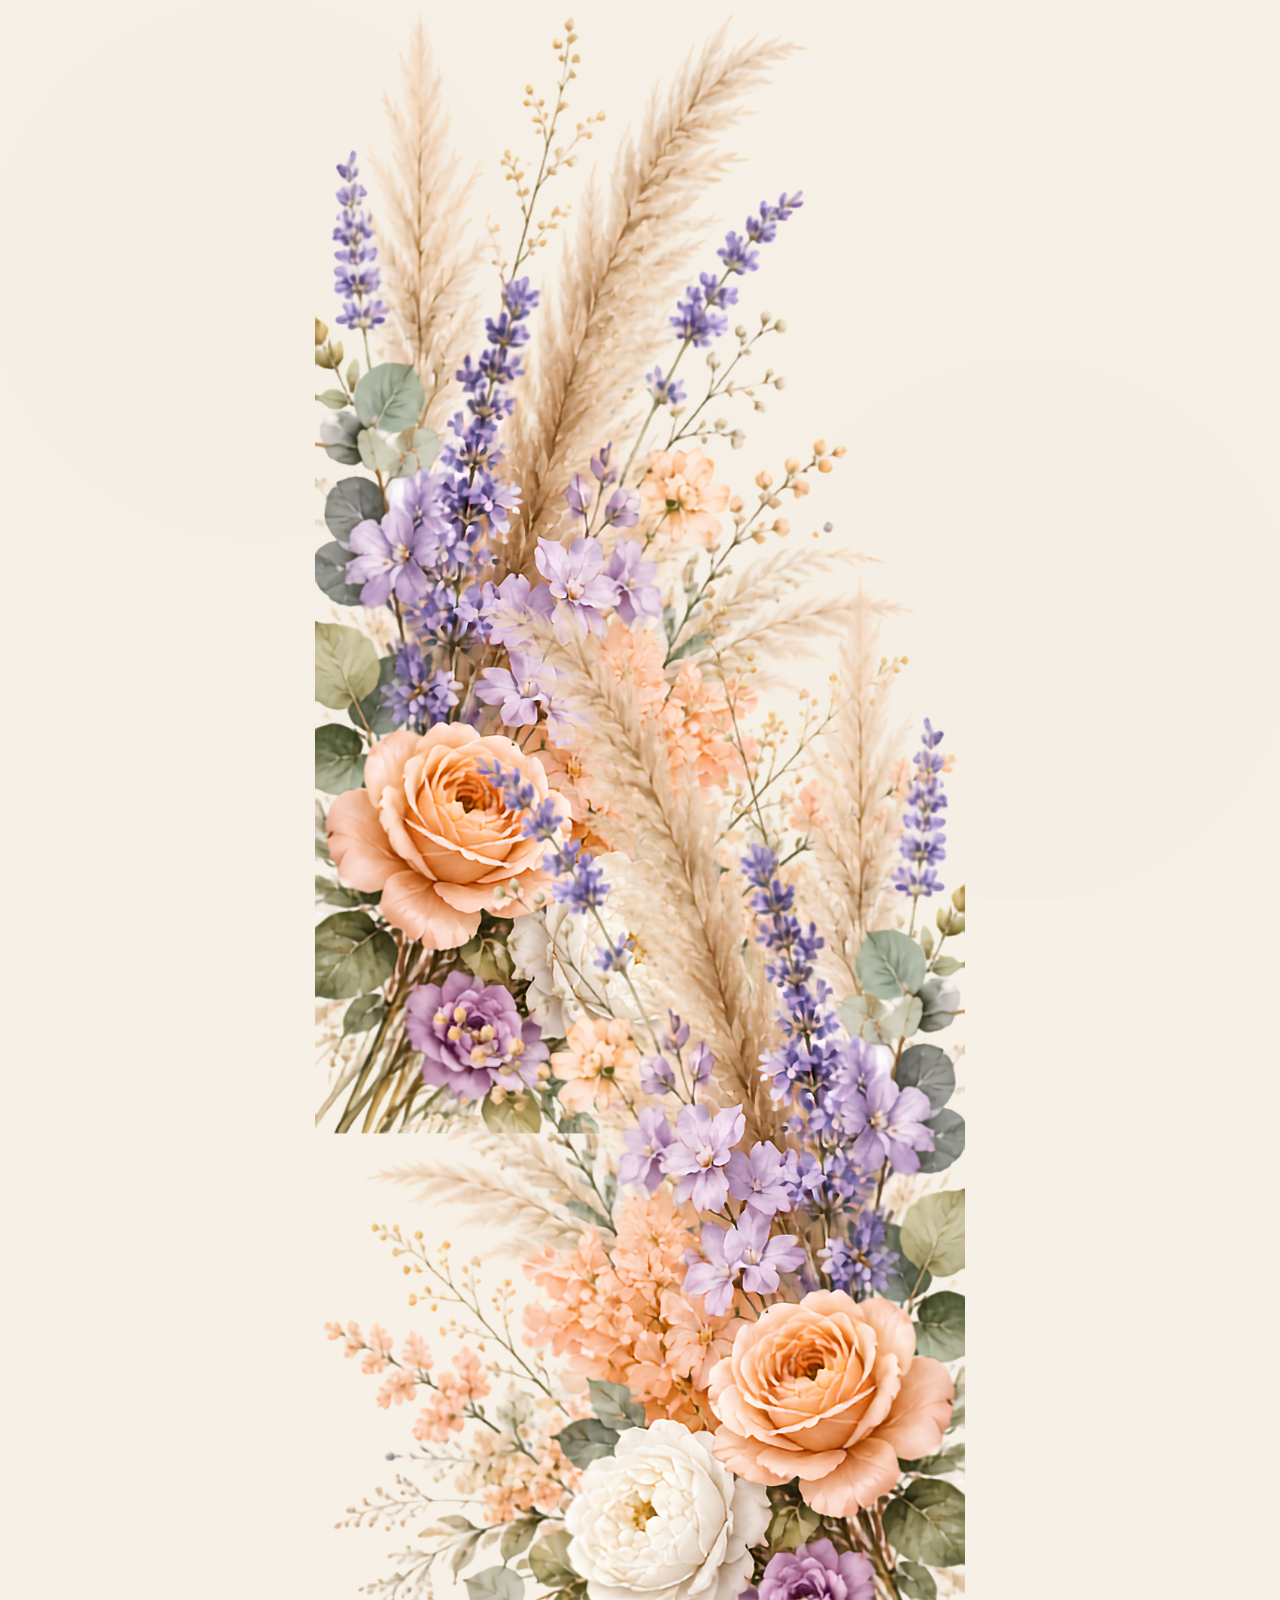
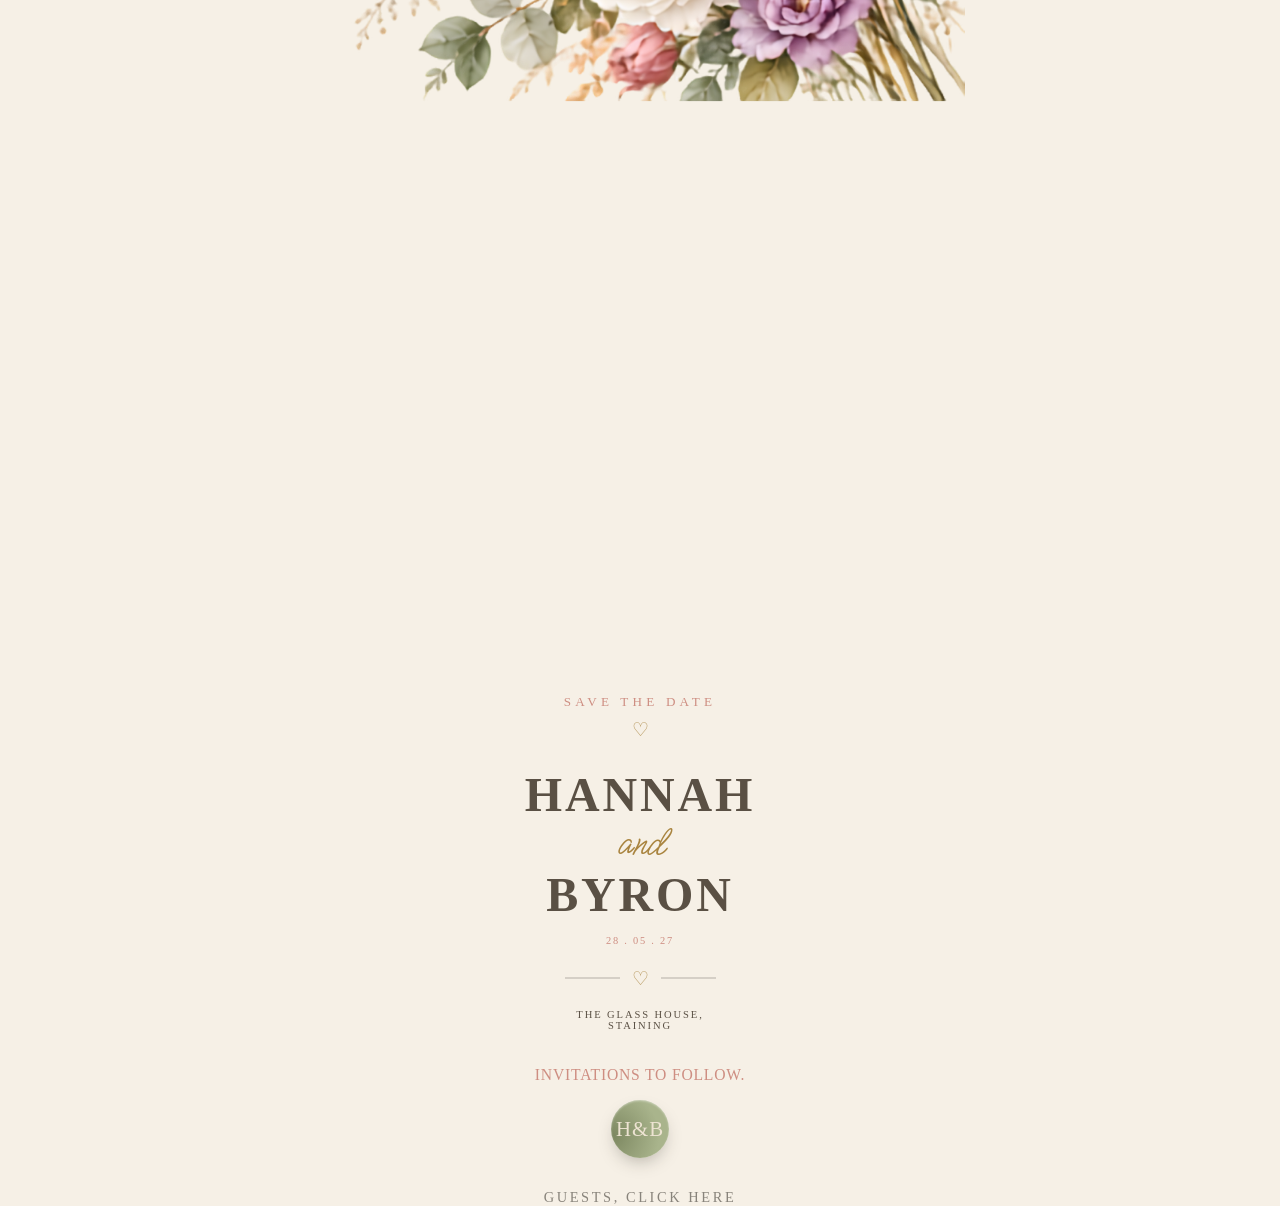
==== commit 27d564db: "Update index.html" ====
--- a/index.html
+++ b/index.html
@@ -8,6 +8,9 @@
 <link href="https://db.onlinewebfonts.com/c/9366bd460113d8bf675fd2bdfe1ce764?family=The+Seasons" rel="stylesheet" type="text/css"/>
 <meta name="viewport" content="width=device-width, initial-scale=1">
 <title>Hannah &amp; Byron — Save the Date</title>
+       <link rel="icon" type="image/x-icon" href="/images/heart.ico">
+
+     
 <meta name="description" content="Hannah and Byron are getting married 28.05.27 at The Glass House, Staining. Full details coming soon.">
 <link rel="stylesheet" href="css/style.css">
 </head>
--- a/css/style.css
+++ b/css/style.css
@@ -1,14 +1,13 @@
-e/* ==========================================================================
-   Hannah & Byron — 28.05.27
-   Design system: warm ecru paper, hand-set serif + botanical line accents.
-   ========================================================================== */
-
-/* ==========================================================================
-   Custom / purchased fonts used on the Save the Date landing page.
-   Drop your font files into the /fonts folder using these exact names
-   (or edit the src paths below to match whatever you were given) —
-   until then, each falls back to a close web-safe alternative below.
-   ========================================================================== */
+/* ==========================================================================
+   HANNAH & BYRON — 28.05.27
+   Clean responsive stylesheet
+   ========================================================================== */
+
+
+/* ==========================================================================
+   FONTS
+   ========================================================================== */
+
 .young-serif-regular {
   font-family: "Young Serif", serif;
   font-weight: 400;
@@ -16,858 +15,1627 @@
 }
 
 .the-seasons-regular {
-  font-family:"The Seasons";
-  font-weight: 300;:
+  font-family: "The Seasons", serif;
+  font-weight: 300;
+  font-style: normal;
 }
 
 .meow-script-regular {
   font-family: "Meow Script", cursive;
-  font-weight: 400;:
+  font-weight: 400;
   font-style: normal;
 }
 
-:root{
-  /* --- palette --- */
-  --cream:        #F6F0E6;
-  --cream-soft:   #FBF7EF;
-  --paper-edge:   #EDE3D2;
-  --ink:          #2E2A22;
-  --ink-soft:     #5A5044;
-  --ink-faint:    #8C8271;
-  --peach:        #DE9E68;
-  --peach-soft:   #F0C9A0;
-  --rose:         #CE8E82;
-  --lavender:     #8F7CA8;
-  --lavender-soft:#C6B7D9;
-  --sage:         #7C8760;
-  --sage-soft:    #A9B48C;
-  --gold:         #A9843F;
-  --line:         rgba(46,42,34,0.16);
-  --line-soft:    rgba(46,42,34,0.08);
-
-  /* --- type --- */
-  --font-display: 'Cormorant Garamond', 'Georgia', serif;
-  --font-script:  'Meow Script', cursive;
-  --font-label:   'Jost', 'Helvetica Neue', sans-serif;
-
-  /* landing-page-only fonts, with close fallbacks until the real files are added */
-  --font-youngest: 'Young Serif', 'Cormorant Garamond', 'Georgia', serif;
-  --font-seasons:  'The Seasons', 'Cormorant Garamond', 'Georgia', serif;
-  --font-meow: 'Meow Script', var(--font-script);
+
+/* ==========================================================================
+   ROOT / DESIGN SYSTEM
+   ========================================================================== */
+
+:root {
+  --cream: #F6F0E6;
+  --cream-soft: #FBF7EF;
+  --paper-edge: #EDE3D2;
+
+  --ink: #2E2A22;
+  --ink-soft: #5A5044;
+  --ink-faint: #8C8271;
+
+  --peach: #DE9E68;
+  --peach-soft: #F0C9A0;
+
+  --rose: #CE8E82;
+
+  --lavender: #8F7CA8;
+  --lavender-soft: #C6B7D9;
+
+  --sage: #7C8760;
+  --sage-soft: #A9B48C;
+
+  --gold: #A9843F;
+
+  --line: rgba(46, 42, 34, 0.16);
+  --line-soft: rgba(46, 42, 34, 0.08);
+
+  --font-display:
+    "Cormorant Garamond",
+    Georgia,
+    serif;
+
+  --font-script:
+    "Meow Script",
+    cursive;
+
+  --font-label:
+    "Jost",
+    "Helvetica Neue",
+    Arial,
+    sans-serif;
+
+  --font-youngest:
+    "Young Serif",
+    "Cormorant Garamond",
+    Georgia,
+    serif;
+
+  --font-seasons:
+    "The Seasons",
+    "Cormorant Garamond",
+    Georgia,
+    serif;
+
+  --font-meow:
+    "Meow Script",
+    var(--font-script);
 
   --tracking-wide: 0.32em;
   --tracking-mid: 0.18em;
 
-  --shadow-card: 0 30px 60px -20px rgba(46,42,34,0.28);
-}
-
-*, *::before, *::after{ box-sizing: border-box; }
-
-html{ scroll-behavior: smooth; }
-
-body{
+  --shadow-card:
+    0 30px 60px -20px rgba(46, 42, 34, 0.28);
+}
+
+
+/* ==========================================================================
+   RESET
+   ========================================================================== */
+
+*,
+*::before,
+*::after {
+  box-sizing: border-box;
+}
+
+html {
+  scroll-behavior: smooth;
+  width: 100%;
+  max-width: 100%;
+}
+
+body {
   margin: 0;
+  width: 100%;
+  max-width: 100%;
+
   background: var(--cream);
   color: var(--ink-soft);
+
   font-family: var(--font-seasons);
   font-weight: 300;
+
   -webkit-font-smoothing: antialiased;
   text-rendering: optimizeLegibility;
-}
-
-img, svg{ display:block; max-width:80%; }
-
-a{ color: inherit; text-decoration: none; }
-
-::selection{ background: var(--lavender-soft); color: var(--ink); }
-
-/* subtle paper grain, sits under everything */
-.paper-grain{
+
+  overflow-x: hidden;
+}
+
+img,
+svg {
+  display: block;
+  max-width: 100%;
+}
+
+button,
+input,
+textarea,
+select {
+  font: inherit;
+}
+
+button {
+  -webkit-tap-highlight-color: transparent;
+}
+
+a {
+  color: inherit;
+  text-decoration: none;
+}
+
+::selection {
+  background: var(--lavender-soft);
+  color: var(--ink);
+}
+
+
+/* ==========================================================================
+   PAPER GRAIN
+   ========================================================================== */
+
+.paper-grain {
   position: fixed;
   inset: 0;
+
   pointer-events: none;
+
   z-index: 0;
+
   opacity: 0.45;
+
   mix-blend-mode: multiply;
+
   background-image:
-    radial-gradient(circle at 20% 30%, rgba(0,0,0,0.02) 0, transparent 45%),
-    radial-gradient(circle at 80% 70%, rgba(0,0,0,0.02) 0, transparent 45%);
-}
-
-@media (prefers-reduced-motion: reduce){
-  *{ animation-duration: 0.012ms !important; animation-iteration-count: 1 !important; transition-duration: 0.001ms !important; scroll-behavior:auto !important; }
-}
-
-/* ==========================================================================
-   Type helpers
-   ========================================================================== */
-
-.eyebrow{
+    radial-gradient(
+      circle at 20% 30%,
+      rgba(0, 0, 0, 0.02) 0,
+      transparent 45%
+    ),
+    radial-gradient(
+      circle at 80% 70%,
+      rgba(0, 0, 0, 0.02) 0,
+      transparent 45%
+    );
+}
+
+
+/* ==========================================================================
+   TYPE HELPERS
+   ========================================================================== */
+
+.eyebrow {
   font-family: var(--font-seasons);
-  font-size: 0.90rem;
+  font-size: 0.9rem;
   font-weight: 300;
+
   letter-spacing: var(--tracking-wide);
   text-transform: uppercase;
+
   color: var(--rose);
 }
 
-.script{
+.script {
   font-family: var(--font-seasons);
   font-weight: 400;
+
   color: var(--gold);
 }
 
-.display{
+.display {
   font-family: var(--font-display);
   font-weight: 400;
+
   letter-spacing: 0.08em;
   text-transform: uppercase;
+
   color: var(--ink);
 }
 
-.divider{
-  display:flex;
-  align-items:center;
-  justify-content:center;
+
+/* ==========================================================================
+   DIVIDERS
+   ========================================================================== */
+
+.divider {
+  display: flex;
+  align-items: center;
+  justify-content: center;
+
   gap: 0.75rem;
+
   color: var(--gold);
 }
-.divider .rule{
+
+.divider .rule {
   width: 55px;
   height: 2px;
+
   background: var(--line);
 }
-.divider .glyph{ font-size: 1.2rem; opacity:0.85; }
-
-
-/* two-image side sprays (left = floral1.png, right = floral2.png) */
-.spray-img{
-  position: absolute;
-  top: 100%;
-  transform: translateY(-50%);
-  width: 220px;
-  height: auto;
-  max-width: none;
-  max-height: none;
-  pointer-events: none;
-  z-index: 1;
-  filter: drop-shadow(0 10px 16px rgba(46,42,34,0.12));
-}
-.spray-img--left{ left: -50%; }
-.spray-img--right{ right: -50%; }
-
-@media (max-width: 520px){
-  .spray-img{
-    position: fixed;
-    top: auto;
-    bottom: auto;
-    transform: none;
-    width: 135px;
-    height: auto;
-  }
-  .spray-img--left{ left: -99%; }
-  .spray-img--right{ right: -66%; }
-}
-
-/* ==========================================================================
-   Site chrome: nav + footer (main site, post-unlock)
-   ========================================================================== */
-
-.site-header{
+
+.divider .glyph {
+  font-size: 1.2rem;
+  opacity: 0.85;
+}
+
+
+/* ==========================================================================
+   BOTANICAL SPRAYS — DESKTOP
+   ========================================================================== */
+
+ position: fixed !important;
+
+    top: auto !important;
+    bottom: -35px !important;
+
+    width: 175px !important;
+    height: auto !important;
+
+    max-width: none !important;
+    max-height: none !important;
+
+    margin: 0 !important;
+    padding: 0 !important;
+
+    pointer-events: none !important;
+
+    z-index: 3 !important;
+
+    transform: none !important;
+
+    filter:
+      drop-shadow(
+        0 10px 16px
+        rgba(46,42,34,0.12)
+      );
+
+
+.spray-img--left {
+  left: -50%;
+
+  transform:
+    translateY(-50%);
+}
+
+.spray-img--right {
+  right: -50%;
+
+  transform:
+    translateY(-50%);
+}
+
+
+/* ==========================================================================
+   SITE HEADER
+   ========================================================================== */
+
+.site-header {
   position: fixed;
+
   top: 0;
-  z-index: 40;
-  display:flex;
-  align-items:center;
-  justify-content:space-between;
-  padding: 0rem clamp(1.25rem, 5vw, 3.5rem);
-  background: rgba(246,240,230,0.86);
+  left: 0;
+  right: 0;
+
+  width: 100%;
+  min-height: 64px;
+
+  z-index: 1000;
+
+  display: flex;
+  align-items: center;
+  justify-content: space-between;
+
+  padding:
+    0
+    clamp(1.25rem, 5vw, 3.5rem);
+
+  background:
+    rgba(246, 240, 230, 0.88);
+
+  border-bottom:
+    1px solid var(--line-soft);
+
   backdrop-filter: blur(10px);
-}
-
-.site-header .monogram{
+  -webkit-backdrop-filter: blur(10px);
+}
+
+.site-header .monogram {
+  margin: 0;
+
   font-family: var(--font-display);
   font-size: 1.35rem;
+
   letter-spacing: 0.22em;
-  padding-right: 150px;
-}
-
-.site-nav{
-  display:flex;
-  gap: 2.4rem;
-  gap: clamp(2.5rem, 2.5vw, 2.6rem);
+}
+
+
+/* ==========================================================================
+   DESKTOP NAV
+   ========================================================================== */
+
+.site-nav {
+  display: flex;
+
+  gap: clamp(2rem, 2.5vw, 2.6rem);
+
   font-family: var(--font-label);
   font-size: 0.84rem;
+
   letter-spacing: var(--tracking-mid);
   text-transform: uppercase;
 }
-.site-nav a{
-  position:relative;
-  padding-bottom: 10px;
-  padding-top: 20px;
+
+.site-nav a {
+  position: relative;
+
+  padding:
+    20px 0
+    10px;
+
   color: var(--ink-soft);
-  transition: color 0.25s ease;
-}
-.site-nav a::after{
-  content:"";
-  position:absolute; left:0; right:0; bottom:0;
-  height:1px; background: var(--gold);
-  transform: scaleX(0); transform-origin: left;
-  transition: transform 0.3s ease;
-}
-.site-nav a:hover, .site-nav a.is-active{ color: var(--ink); }
-.site-nav a:hover::after, .site-nav a.is-active::after{ transform: scaleX(1); }
-
-.nav-toggle{
-  display:none;
-  background:none; border:none; cursor:pointer;
-  width: 28px; height: 20px;
+
+  transition:
+    color 0.25s ease;
+}
+
+.site-nav a::after {
+  content: "";
+
+  position: absolute;
+
+  left: 0;
+  right: 0;
+  bottom: 0;
+
+  height: 1px;
+
+  background: var(--gold);
+
+  transform: scaleX(0);
+  transform-origin: left;
+
+  transition:
+    transform 0.3s ease;
+}
+
+.site-nav a:hover,
+.site-nav a.is-active {
+  color: var(--ink);
+}
+
+.site-nav a:hover::after,
+.site-nav a.is-active::after {
+  transform: scaleX(1);
+}
+
+
+/* ==========================================================================
+   HAMBURGER
+   ========================================================================== */
+
+.nav-toggle {
+  display: none;
+
   position: relative;
-}
-.nav-toggle span{
-  position:absolute; left:0; right:0; height:1px; background: var(--ink);
-  transition: transform 0.25s ease, opacity 0.25s ease;
-}
-.nav-toggle span:nth-child(1){ top:0; }
-.nav-toggle span:nth-child(2){ top:9px; }
-.nav-toggle span:nth-child(3){ top:18px; }
-
-@media (max-width: 780px){
-  .nav-toggle{ display:block; }
-  .site-nav{
-    position: fixed; inset: 64px 0 0 0;
-    flex-direction: column;
-    align-items: center;
-    justify-content: center;
-    gap: 1.6rem;
-    font-size: 0.95rem;
-    background: var(--cream-soft);
-    transform: translateY(-8px);
-    opacity: 0;
-    pointer-events: none;
-    transition: opacity 0.3s ease, transform 0.3s ease;
-  }
-  .site-nav.is-open{ opacity:1; transform: translateY(0); pointer-events:auto; }
-}
-
-.site-footer{
-  padding: 3.5rem clamp(1.25rem, 5vw, 3.5rem) 2.5rem;
-  text-align:center;
-  border-top: 1px solid var(--line-soft);
+
+  width: 42px;
+  height: 42px;
+
+  padding: 0;
+  margin: 0;
+
+  border: 0;
+  background: transparent;
+
+  cursor: pointer;
+}
+
+.nav-toggle span {
+  position: absolute;
+
+  left: 8px;
+  right: 8px;
+
+  height: 1px;
+
+  background: var(--ink);
+
+  transition:
+    top 0.3s ease,
+    transform 0.3s ease,
+    opacity 0.25s ease;
+}
+
+.nav-toggle span:nth-child(1) {
+  top: 13px;
+}
+
+.nav-toggle span:nth-child(2) {
+  top: 20px;
+}
+
+.nav-toggle span:nth-child(3) {
+  top: 27px;
+}
+
+
+/* ==========================================================================
+   FOOTER
+   ========================================================================== */
+
+.site-footer {
+  padding:
+    3.5rem
+    clamp(1.25rem, 5vw, 3.5rem)
+    2.5rem;
+
   margin-top: 6rem;
-}
-.site-footer .monogram{
+
+  text-align: center;
+
+  border-top:
+    1px solid var(--line-soft);
+}
+
+.site-footer .monogram {
+  margin-bottom: 0.6rem;
+
   font-family: var(--font-display);
   font-size: 1.6rem;
+
   letter-spacing: 0.3em;
-  margin-bottom: 0.6rem;
-}
-.site-footer p{
+}
+
+.site-footer p {
   font-size: 0.72rem;
+
   letter-spacing: var(--tracking-mid);
   text-transform: uppercase;
+
   color: var(--ink-faint);
 }
 
-/* ==========================================================================
-   Page hero banner (inner pages)
-   ========================================================================== */
-
-.page-hero{
+
+/* ==========================================================================
+   PAGE HERO
+   ========================================================================== */
+
+.page-hero {
   position: relative;
-  padding: clamp(1rem, 10vw, 7rem) 1.5rem 3.5rem;
-  text-align:center;
+
+  padding:
+    clamp(1rem, 10vw, 7rem)
+    1.5rem
+    3.5rem;
+
+  text-align: center;
+
   overflow: hidden;
 }
-.page-hero h1{
+
+.page-hero h1 {
+  margin: 0.6rem 0;
+
   font-family: var(--font-display);
   font-size: clamp(2.6rem, 6vw, 4.2rem);
   font-weight: 400;
+
   letter-spacing: 0.05em;
-  margin: 0.6rem 0;
-}
-.page-hero .lede{
+}
+
+.page-hero .lede {
   max-width: 44ch;
-  margin: 1rem auto 0;
+
+  margin:
+    1rem
+    auto
+    0;
+
   color: var(--ink-soft);
+
   font-size: 1.02rem;
   line-height: 1.7;
 }
 
-.section{
+
+/* ==========================================================================
+   SECTIONS
+   ========================================================================== */
+
+.section {
+  width: 100%;
   max-width: 980px;
+
   margin: 0 auto;
-  padding: 3.5rem 1.5rem;
-}
-.section--narrow{ max-width: 720px; }
-
-/* ==========================================================================
-   Buttons
-   ========================================================================== */
-
-.btn{
-  display:inline-flex;
-  align-items:center;
+
+  padding:
+    3.5rem
+    1.5rem;
+}
+
+.section--narrow {
+  max-width: 720px;
+}
+
+
+/* ==========================================================================
+   BUTTONS
+   ========================================================================== */
+
+.btn {
+  display: inline-flex;
+  align-items: center;
+  justify-content: center;
+
   gap: 0.6rem;
-  padding: 0.9rem 2.1rem;
-  border: 1px solid var(--ink);
+
+  min-height: 44px;
+
+  padding:
+    0.9rem
+    2.1rem;
+
+  border:
+    1px solid var(--ink);
+
   border-radius: 999px;
+
   font-family: var(--font-label);
   font-size: 0.74rem;
+
   letter-spacing: var(--tracking-mid);
   text-transform: uppercase;
+
   background: transparent;
   color: var(--ink);
+
   cursor: pointer;
-  transition: background 0.3s ease, color 0.3s ease, border-color 0.3s ease;
-}
-.btn:hover{ background: var(--ink); color: var(--cream-soft); }
-
-.btn--filled{ background: var(--rose); color: var(--cream-soft); }
-.btn--filled:hover{ background: transparent; color: var(--ink); }
-
-.btn--ghost{ border-color: var(--line); }
-.btn--ghost:hover{ background: var(--ink); border-color: var(--ink); }
-
-/* ==========================================================================
-   Countdown
-   ========================================================================== */
-
-.countdown{
-  display:flex;
-  justify-content:center;
-  gap: 1.6rem;
+
+  transition:
+    background 0.3s ease,
+    color 0.3s ease,
+    border-color 0.3s ease;
+}
+
+.btn:hover {
+  background: var(--ink);
+  color: var(--cream-soft);
+}
+
+.btn--filled {
+  background: var(--rose);
+  color: var(--cream-soft);
+  border-color: var(--rose);
+}
+
+.btn--filled:hover {
+  background: transparent;
+  color: var(--ink);
+  border-color: var(--ink);
+}
+
+.btn--ghost {
+  border-color: var(--line);
+}
+
+.btn--ghost:hover {
+  background: var(--ink);
+  border-color: var(--ink);
+}
+
+
+/* ==========================================================================
+   COUNTDOWN
+   ========================================================================== */
+
+.countdown {
+  display: flex;
+  align-items: center;
+  justify-content: center;
+
   gap: clamp(1.1rem, 4vw, 2.6rem);
+
   margin: 2.2rem 0;
+
   flex-wrap: wrap;
 }
-.countdown .unit{ text-align:center; min-width: 64px; }
-.countdown .num{
+
+.countdown .unit {
+  min-width: 64px;
+
+  text-align: center;
+}
+
+.countdown .num {
   font-family: var(--font-display);
   font-size: clamp(2.1rem, 5vw, 3rem);
+
   line-height: 1;
+
   color: var(--ink);
 }
-.countdown .lbl{
-  display:block;
+
+.countdown .lbl {
+  display: block;
+
   margin-top: 0.5rem;
+
   font-size: 0.62rem;
+
   letter-spacing: var(--tracking-wide);
   text-transform: uppercase;
+
   color: var(--ink-faint);
 }
-.countdown .sep{
+
+.countdown .sep {
+  align-self: center;
+
   font-family: var(--font-display);
   font-size: clamp(1.6rem, 4vw, 2.2rem);
+
   color: var(--peach-soft);
-  align-self: center;
-}
-
-/* ==========================================================================
-   Timeline (wedding day schedule + our story)
-   ========================================================================== */
-
-.timeline{
+}
+
+
+/* ==========================================================================
+   TIMELINE
+   ========================================================================== */
+
+.timeline {
   position: relative;
-  margin: 2.5rem auto 0;
+
   max-width: 640px;
-}
-.timeline::before{
-  content:"";
-  position:absolute;
-  top:0; bottom:0; left: 84px;
-  width:1px;
+
+  margin:
+    2.5rem
+    auto
+    0;
+}
+
+.timeline::before {
+  content: "";
+
+  position: absolute;
+
+  top: 0;
+  bottom: 0;
+  left: 84px;
+
+  width: 1px;
+
   background: var(--line);
 }
-.timeline-item{
+
+.timeline-item {
   position: relative;
-  display:grid;
-  grid-template-columns: 70px 28px 1fr;
-  gap: 0 1rem;
+
+  display: grid;
+
+  grid-template-columns:
+    70px
+    28px
+    1fr;
+
+  gap:
+    0
+    1rem;
+
   padding-bottom: 2.6rem;
 }
-.timeline-item:last-child{ padding-bottom: 0; }
-.timeline-item .time{
+
+.timeline-item:last-child {
+  padding-bottom: 0;
+}
+
+.timeline-item .time {
+  padding-top: 0.1rem;
+
   font-family: var(--font-display);
   font-size: 1.05rem;
-  text-align:right;
+
+  text-align: right;
+
   color: var(--gold);
-  padding-top: 0.1rem;
-}
-.timeline-item .dot{
+}
+
+.timeline-item .dot {
   position: relative;
-  display:flex; justify-content:center;
-}
-.timeline-item .dot::before{
-  content:"";
-  width: 9px; height: 9px;
+
+  display: flex;
+  justify-content: center;
+}
+
+.timeline-item .dot::before {
+  content: "";
+
+  width: 9px;
+  height: 9px;
+
+  margin-top: 0.35rem;
+
+  border:
+    1px solid var(--gold);
+
   border-radius: 50%;
+
   background: var(--cream);
-  border: 1px solid var(--gold);
-  margin-top: 0.35rem;
-}
-.timeline-item h3{
-  margin: 0 0 0.3rem;
+}
+
+.timeline-item h3 {
+  margin:
+    0
+    0
+    0.3rem;
+
   font-family: var(--font-display);
+  font-size: 1.25rem;
   font-weight: 500;
-  font-size: 1.25rem;
-}
-.timeline-item p{
-  margin:0;
+}
+
+.timeline-item p {
+  margin: 0;
+
   color: var(--ink-soft);
+
+  font-size: 0.95rem;
   line-height: 1.65;
-  font-size: 0.95rem;
-}
-
-/* ==========================================================================
-   Story split blocks
-   ========================================================================== */
-
-.story-block{
-  display:grid;
-  grid-template-columns: 1fr 1fr;
-  gap: 2.5rem;
-  gap: clamp(2rem, 6vw, 4.5rem);
-  align-items:center;
-  padding: 3rem 0;
-}
-.story-block:nth-child(even) .story-art{ order: 2; }
-.story-art{
-  aspect-ratio: 4/5;
+}
+
+
+/* ==========================================================================
+   STORY
+   ========================================================================== */
+
+.story-block {
+  display: grid;
+
+  grid-template-columns:
+    1fr
+    1fr;
+
+  gap:
+    clamp(2rem, 6vw, 4.5rem);
+
+  align-items: center;
+
+  padding:
+    3rem
+    0;
+}
+
+.story-block:nth-child(even) .story-art {
+  order: 2;
+}
+
+.story-art {
+  position: relative;
+
+  display: flex;
+  align-items: center;
+  justify-content: center;
+
+  aspect-ratio: 4 / 5;
+
+  overflow: hidden;
+
+  border:
+    1px solid var(--line-soft);
+
   border-radius: 2px;
-  background: linear-gradient(155deg, var(--paper-edge), var(--cream-soft));
-  border: 1px solid var(--line-soft);
-  display:flex; align-items:center; justify-content:center;
-  position: relative;
-  overflow: hidden;
-}
-.story-copy .eyebrow{ margin-bottom: 0.8rem; display:block; }
-.story-copy h2{
+
+  background:
+    linear-gradient(
+      155deg,
+      var(--paper-edge),
+      var(--cream-soft)
+    );
+}
+
+.story-copy .eyebrow {
+  display: block;
+
+  margin-bottom: 0.8rem;
+}
+
+.story-copy h2 {
+  margin:
+    0
+    0
+    1rem;
+
   font-family: var(--font-display);
+  font-size: clamp(1.9rem, 4vw, 2.5rem);
   font-weight: 400;
-  font-size: clamp(1.9rem, 4vw, 2.5rem);
-  margin: 0 0 1rem;
-}
-.story-copy p{
+}
+
+.story-copy p {
   color: var(--ink-soft);
+
+  font-size: 1rem;
   line-height: 1.8;
-  font-size: 1rem;
-}
-
-@media (max-width: 720px){
-  .story-block, .story-block:nth-child(even){ grid-template-columns: 1fr; }
-  .story-block:nth-child(even) .story-art{ order: 0; }
-}
-
-/* ==========================================================================
-   Cards (travel / details)
-   ========================================================================== */
-
-.card-grid{
-  display:grid;
-  grid-template-columns: repeat(auto-fit, minmax(230px, 1fr));
+}
+
+
+/* ==========================================================================
+   CARDS
+   ========================================================================== */
+
+.card-grid {
+  display: grid;
+
+  grid-template-columns:
+    repeat(
+      auto-fit,
+      minmax(230px, 1fr)
+    );
+
   gap: 1.6rem;
+
   margin-top: 2rem;
 }
-.info-card{
-  padding: 2.1rem 1.8rem;
+
+.info-card {
+  padding:
+    2.1rem
+    1.8rem;
+
   background: var(--cream-soft);
-  border: 1px solid var(--line-soft);
+
+  border:
+    1px solid var(--line-soft);
+
   border-radius: 3px;
 }
-.info-card .icon{ margin-bottom: 1rem; color: var(--peach); }
-.info-card h3{
+
+.info-card .icon {
+  margin-bottom: 1rem;
+
+  color: var(--peach);
+}
+
+.info-card h3 {
+  margin:
+    0
+    0
+    0.6rem;
+
   font-family: var(--font-display);
+  font-size: 1.3rem;
   font-weight: 500;
-  font-size: 1.3rem;
-  margin: 0 0 0.6rem;
-}
-.info-card p{
-  margin:0;
+}
+
+.info-card p {
+  margin: 0;
+
   color: var(--ink-soft);
+
   font-size: 0.92rem;
   line-height: 1.7;
 }
-.info-card a.map-link{
-  display:inline-block;
+
+.info-card a.map-link {
+  display: inline-block;
+
   margin-top: 0.9rem;
+
   font-size: 0.72rem;
+
   letter-spacing: var(--tracking-mid);
   text-transform: uppercase;
+
   color: var(--gold);
-  border-bottom: 1px solid var(--gold);
-}
-
-/* ==========================================================================
-   FAQ accordion
-   ========================================================================== */
-
-.accordion{ margin-top: 2rem; }
-.accordion-item{ border-bottom: 1px solid var(--line-soft); }
-.accordion-q{
-  width:100%;
-  display:flex;
-  align-items:center;
-  justify-content:space-between;
+
+  border-bottom:
+    1px solid var(--gold);
+}
+
+
+/* ==========================================================================
+   FAQ
+   ========================================================================== */
+
+.accordion {
+  margin-top: 2rem;
+}
+
+.accordion-item {
+  border-bottom:
+    1px solid var(--line-soft);
+}
+
+.accordion-q {
+  width: 100%;
+
+  display: flex;
+  align-items: center;
+  justify-content: space-between;
+
   gap: 1rem;
-  padding: 1.4rem 0.2rem;
-  background:none;
-  border:none;
-  text-align:left;
-  cursor:pointer;
+
+  padding:
+    1.4rem
+    0.2rem;
+
+  background: none;
+  border: none;
+
+  text-align: left;
+
+  cursor: pointer;
+
   font-family: var(--font-display);
   font-size: 1.15rem;
+
   color: var(--ink);
 }
-.accordion-q .plus{
+
+.accordion-q .plus {
   flex: none;
+
   font-family: var(--font-label);
   font-size: 1.1rem;
+
   color: var(--gold);
-  transition: transform 0.3s ease;
-}
-.accordion-item.is-open .accordion-q .plus{ transform: rotate(45deg); }
-.accordion-a{
+
+  transition:
+    transform 0.3s ease;
+}
+
+.accordion-item.is-open .accordion-q .plus {
+  transform: rotate(45deg);
+}
+
+.accordion-a {
   max-height: 0;
+
   overflow: hidden;
-  transition: max-height 0.35s ease;
-}
-.accordion-a p{
-  margin: 0 0 1.4rem;
+
+  transition:
+    max-height 0.35s ease;
+}
+
+.accordion-a p {
+  max-width: 60ch;
+
+  margin:
+    0
+    0
+    1.4rem;
+
   color: var(--ink-soft);
+
+  font-size: 0.95rem;
   line-height: 1.75;
-  font-size: 0.95rem;
-  max-width: 60ch;
-}
-
-/* ==========================================================================
-   Forms (RSVP / Contact)
-   ========================================================================== */
-
-.form-grid{
-  display:grid;
-  grid-template-columns: 1fr 1fr;
-  gap: 1.4rem 1.6rem;
+}
+
+
+/* ==========================================================================
+   FORMS
+   ========================================================================== */
+
+.form-grid {
+  display: grid;
+
+  grid-template-columns:
+    1fr
+    1fr;
+
+  gap:
+    1.4rem
+    1.6rem;
+
   margin-top: 2.2rem;
 }
-.form-grid .full{ grid-column: 1 / -1; }
-
-.field label{
-  display:block;
+
+.form-grid .full {
+  grid-column: 1 / -1;
+}
+
+.field label {
+  display: block;
+
+  margin-bottom: 0.55rem;
+
   font-size: 0.68rem;
+
   letter-spacing: var(--tracking-mid);
   text-transform: uppercase;
+
   color: var(--ink-faint);
-  margin-bottom: 0.55rem;
-}
+}
+
 .field input,
 .field select,
-.field textarea{
-  width:100%;
-  padding: 0.85rem 1rem;
+.field textarea {
+  width: 100%;
+
+  padding:
+    0.85rem
+    1rem;
+
   background: var(--cream-soft);
-  border: 1px solid var(--line);
+
+  border:
+    1px solid var(--line);
+
   border-radius: 2px;
+
   font-family: var(--font-label);
   font-size: 0.95rem;
+
   color: var(--ink);
 }
-.field textarea{ min-height: 120px; resize: vertical; }
+
+.field textarea {
+  min-height: 120px;
+
+  resize: vertical;
+}
+
 .field input:focus,
 .field select:focus,
-.field textarea:focus{
-  outline: 2px solid var(--gold);
+.field textarea:focus {
+  outline:
+    2px solid var(--gold);
+
   outline-offset: 1px;
 }
 
-.radio-group{ display:flex; gap: 1.4rem; }
-.radio-group label{
-  display:flex; align-items:center; gap: 0.5rem;
-  font-size: 0.85rem; color: var(--ink-soft); text-transform:none; letter-spacing:0;
-}
-
-@media (max-width: 640px){
-  .form-grid{ grid-template-columns: 1fr; }
-}
-
-.form-note{
-  margin-top: 1rem;
-  font-size: 0.8rem;
-  color: var(--ink-faint);
-}
-
-/* ==========================================================================
-   Landing / Save the Date
-   ========================================================================== */
-
-.landing{
-  position: relative;
-  min-height: 100svh;
-  display:flex;
-  flex-direction: column;
-  align-items:center;
-  justify-content:center;
-
-  overflow: hidden;
-}
-
-.landing .frame{
-  position: relative;
-  z-index: 2;
-  text-align:center;
-  max-width: 560px;
-  margin: 0 auto;
-  padding: clamp(1.5rem, 4vw, 4rem) clamp(1.5rem, 5vw, 3rem);
-}
-
-.invite-stage{
-  position: relative;
-  width: 100%;
-  max-width: 650px;   /* was 600px — more room for left/right to work with */
-}
-.landing .frame::before{
-  content:"";
-  position:absolute;
-  inset: 0;
-  border: 0px solid var(--line);
-  pointer-events:none;
-}
-.landing .frame::after{
-  content:"";
-  position:absolute;
-  inset: 10px;
-  border: 0px solid var(--line-soft);
-  pointer-events:none;
-}
-
-.landing .eyebrow{ margin-bottom: 0.5rem; font-family: var(--font-seasons); font-size: 1.38rem; }
-
-.landing .names{
-  font-family: var(--font-seasons);
-  font-size: clamp(2.8rem, 8vw, 4.6rem);
-  line-height: 1.05;
-  letter-spacing: 0.06em;
-  text-transform: uppercase;
-}
-
-.landing .amp{
-  display:block;
-  font-family: var(--font-meow);
-  font-size: clamp(1.9rem, 4.6vw, 2.6rem);
+.radio-group {
+  display: flex;
+
+  gap: 1.4rem;
+}
+
+.radio-group label {
+  display: flex;
+  align-items: center;
+
+  gap: 0.5rem;
+
+  font-size: 0.85rem;
+
+  color: var(--ink-soft);
+
   text-transform: none;
   letter-spacing: 0;
+}
+
+.form-note {
+  margin-top: 1rem;
+
+  font-size: 0.8rem;
+
+  color: var(--ink-faint);
+}
+
+
+/* ==========================================================================
+   LANDING / SAVE THE DATE
+   ========================================================================== */
+
+.landing {
+  position: relative;
+
+  width: 100%;
+  min-height: 100svh;
+
+  display: flex;
+  flex-direction: column;
+
+  align-items: center;
+  justify-content: center;
+
+  overflow: hidden;
+
+  z-index: 1;
+}
+
+.invite-stage {
+  position: relative;
+
+  width: 100%;
+  max-width: 650px;
+
+  margin: 0 auto;
+}
+
+.landing .frame {
+  position: relative;
+
+  z-index: 2;
+
+  max-width: 560px;
+
+  margin: 0 auto;
+
+  padding:
+    clamp(1.5rem, 4vw, 4rem)
+    clamp(1.5rem, 5vw, 3rem);
+
+  text-align: center;
+}
+
+
+.landing .frame::before {
+  inset: 0;
+}
+
+.landing .frame::after {
+  inset: 10px;
+}
+
+.landing .eyebrow {
+  margin-bottom: 0.5rem;
+
+  font-family: var(--font-seasons);
+  font-size: 1.38rem;
+}
+
+.landing .names {
+  font-family: var(--font-seasons);
+
+  font-size:
+    clamp(
+      2.8rem,
+      8vw,
+      4.6rem
+    );
+
+  line-height: 1.05;
+
+  letter-spacing: 0.06em;
+
+  text-transform: uppercase;
+}
+
+.landing .amp {
+  display: block;
+
+  margin:
+    0.1em
+    0;
+
+  font-family: var(--font-meow);
+
+  font-size:
+    clamp(
+      1.9rem,
+      4.6vw,
+      2.6rem
+    );
+
+  line-height: 1;
+
+  letter-spacing: 0;
+
+  text-transform: none;
+
   color: var(--gold);
-  margin: 0.1em 0;
-}
-
-.landing .date-line{
-  margin: 1.5rem 0 1.3rem;
+}
+
+.landing .date-line {
+  margin:
+    1.5rem
+    0
+    1.3rem;
+
   font-family: var(--font-seasons);
-  font-size: clamp(0.95rem, 2vw, 1.15rem);
+
+  font-size:
+    clamp(
+      0.95rem,
+      2vw,
+      1.15rem
+    );
+
   letter-spacing: var(--tracking-wide);
+
   color: var(--rose);
 }
 
-.landing .venue{
+.landing .venue {
   margin-top: 1.2rem;
+
   font-family: var(--font-seasons);
+
   font-size: 0.95rem;
+
   letter-spacing: var(--tracking-mid);
+
   text-transform: uppercase;
+
   color: var(--ink-soft);
 }
 
-.landing .teaser{
+
+/* ==========================================================================
+   LANDING TEASER
+   ========================================================================== */
+
+.landing .teaser {
   position: relative;
-  z-index: 2;
+
+  z-index: 4;
+
   margin-top: 0.8rem;
-  text-align:center;
-}
-.landing .teaser p{
+
+  text-align: center;
+}
+
+.landing .teaser p {
+  margin:
+    0
+    0
+    1rem;
+
   font-size: 0.98rem;
+
+  letter-spacing: 0.05em;
+
   color: var(--rose);
-  margin: 0 0 1rem;
-  letter-spacing: 0.05em;
-}
-
-.seal-trigger{
-  display:inline-flex;
+}
+
+
+/* ==========================================================================
+   H&B SEAL
+   ========================================================================== */
+
+.seal-trigger {
+  display: inline-flex;
+
   flex-direction: column;
-  align-items:center;
+
+  align-items: center;
+
   gap: 1.9rem;
-  background:none;
-  border:none;
-  cursor:pointer;
+
+  padding: 0;
+
+  background: none;
+  border: none;
+
+  cursor: pointer;
+
   font-family: var(--font-seasons);
+
   font-size: 0.9rem;
+
   letter-spacing: var(--tracking-mid);
+
   text-transform: uppercase;
-  color: rgba(46,42,34,0.55);
-}
-.seal-trigger .seal{
-  width: 74px; height: 74px;
-  border-radius: 80%;
-  background: radial-gradient(circle at 2% 62%, var(--sage), var(--sage-soft) 70%, var(--sage-soft) 100%);
-  display:flex; align-items:center; justify-content:center;
+
+  color:
+    rgba(
+      46,
+      42,
+      34,
+      0.55
+    );
+}
+
+.seal-trigger .seal {
+  width: 74px;
+  height: 74px;
+
+  display: flex;
+  align-items: center;
+  justify-content: center;
+
+  border-radius: 50%;
+
+  background:
+    radial-gradient(
+      circle at 2% 62%,
+      var(--sage),
+      var(--sage-soft) 70%,
+      var(--sage-soft) 100%
+    );
+
   font-family: var(--font-seasons);
   font-size: 1.3rem;
+
   color: var(--paper-edge);
+
   letter-spacing: 0.05em;
-  box-shadow: 0 8px 18px -6px rgba(46,42,34,0.35), inset 0 1px 2px rgba(255,255,255,0.4);
-  transition: transform 0.5s ease;
-}
-.seal-trigger:hover .seal{ transform: translateY(-3px) scale(1.08); }
-
-/* ==========================================================================
-   Envelope lock overlay
-   ========================================================================== */
-
-.lock-overlay{
+
+  box-shadow:
+    0 8px 18px -6px
+      rgba(46, 42, 34, 0.35),
+    inset 0 1px 2px
+      rgba(255, 255, 255, 0.4);
+
+  transition:
+    transform 0.5s ease;
+}
+
+.seal-trigger:hover .seal {
+  transform:
+    translateY(-3px)
+    scale(1.08);
+}
+
+
+/* ==========================================================================
+   LOCK OVERLAY
+   ========================================================================== */
+
+.lock-overlay {
   position: fixed;
-  top: 0; left: 0; right: 0; bottom: 0;
+
+  inset: 0;
+
   z-index: 100;
-  display:flex;
-  align-items:center;
-  justify-content:center;
+
+  display: flex;
+
+  align-items: center;
+  justify-content: center;
+
   padding: 1.5rem;
-  background: rgba(46,42,34,0.55);
+
+  background:
+    rgba(
+      46,
+      42,
+      34,
+      0.55
+    );
+
   backdrop-filter: blur(3px);
+  -webkit-backdrop-filter: blur(3px);
+
   opacity: 0;
+
   pointer-events: none;
-  transition: opacity 0.35s ease;
-}
-.lock-overlay.is-open{ opacity: 1; pointer-events: auto; }
-
-.envelope{
+
+  transition:
+    opacity 0.35s ease;
+}
+
+.lock-overlay.is-open {
+  opacity: 1;
+
+  pointer-events: auto;
+}
+
+.envelope {
   position: relative;
+
   width: min(420px, 100%);
+
   perspective: 1400px;
 }
 
-.envelope-back{
+.envelope-back {
   position: relative;
+
+  height: 130px;
+
   background: var(--cream-soft);
-  border: 1px solid var(--line);
+
+  border:
+    1px solid var(--line);
+
   border-radius: 4px;
+
+  box-shadow: var(--shadow-card);
+}
+
+.envelope-flap {
+  position: absolute;
+
+  top: 0;
+  left: 0;
+  right: 0;
+
   height: 130px;
+
+  background:
+    linear-gradient(
+      155deg,
+      var(--paper-edge),
+      var(--cream-soft)
+    );
+
+  clip-path:
+    polygon(
+      0 0,
+      100% 0,
+      50% 62%
+    );
+
+  border:
+    1px solid var(--line);
+
+  border-bottom: none;
+
+  transform-origin: top center;
+
+  transform: rotateX(0deg);
+
+  transition:
+    transform 0.6s
+    cubic-bezier(.4, 0, .2, 1);
+
+  z-index: 3;
+}
+
+.envelope.is-open .envelope-flap {
+  transform: rotateX(180deg);
+}
+
+.envelope-card {
+  position: relative;
+
+  z-index: 2;
+
+  margin-top: -18px;
+
+  padding:
+    2.4rem
+    clamp(1.4rem, 5vw, 2.4rem)
+    2rem;
+
+  text-align: center;
+
+  background: var(--cream-soft);
+
+  border:
+    1px solid var(--line);
+
+  border-radius: 4px;
+
   box-shadow: var(--shadow-card);
-}
-
-.envelope-flap{
+
+  opacity: 0;
+
+  transform:
+    translateY(-14px);
+
+  transition:
+    opacity 0.45s ease 0.25s,
+    transform 0.45s ease 0.25s;
+}
+
+.envelope.is-open .envelope-card {
+  opacity: 1;
+
+  transform:
+    translateY(0);
+}
+
+.envelope-card h2 {
+  margin:
+    0.5rem
+    0
+    1.4rem;
+
+  font-family: var(--font-display);
+
+  font-size: 1.5rem;
+
+  font-weight: 400;
+}
+
+#lock-form {
+  display: flex;
+
+  flex-direction: column;
+
+  align-items: center;
+
+  gap: 0.9rem;
+}
+
+#lock-form input {
+  width: 100%;
+
+  padding:
+    0.85rem
+    1rem;
+
+  text-align: center;
+
+  background: var(--cream);
+
+  border:
+    1px solid var(--line);
+
+  border-radius: 2px;
+
+  font-family: var(--font-label);
+
+  letter-spacing: 0.08em;
+}
+
+.lock-error {
+  margin-top: 0.9rem;
+
+  font-size: 0.78rem;
+
+  color: #A65B4F;
+}
+
+@keyframes shake {
+
+  10%,
+  90% {
+    transform: translateX(-1px);
+  }
+
+  20%,
+  80% {
+    transform: translateX(2px);
+  }
+
+  30%,
+  50%,
+  70% {
+    transform: translateX(-4px);
+  }
+
+  40%,
+  60% {
+    transform: translateX(4px);
+  }
+}
+
+.envelope.shake {
+  animation:
+    shake 0.4s ease;
+}
+
+.lock-close {
   position: absolute;
-  top: 0; left: 0; right: 0;
-  height: 130px;
-  background: linear-gradient(155deg, var(--paper-edge), var(--cream-soft));
-  clip-path: polygon(0 0, 100% 0, 50% 62%);
-  border: 1px solid var(--line);
-  border-bottom: none;
-  transform-origin: top center;
-  transform: rotateX(0deg);
-  transition: transform 0.6s cubic-bezier(.4,0,.2,1);
-  z-index: 3;
-}
-.envelope.is-open .envelope-flap{ transform: rotateX(180deg); }
-
-.envelope-card{
-  position: relative;
-  z-index: 2;
-  margin-top: -18px;
-  background: var(--cream-soft);
-  border: 1px solid var(--line);
-  border-radius: 4px;
-  padding: 2.4rem clamp(1.4rem, 5vw, 2.4rem) 2rem;
-  text-align:center;
-  box-shadow: var(--shadow-card);
-  opacity: 0;
-  transform: translateY(-14px);
-  transition: opacity 0.45s ease 0.25s, transform 0.45s ease 0.25s;
-}
-.envelope.is-open .envelope-card{ opacity: 1; transform: translateY(0); }
-
-.envelope-card h2{
-  font-family: var(--font-display);
-  font-weight: 400;
-  font-size: 1.5rem;
-  margin: 0.5rem 0 1.4rem;
-}
-
-#lock-form{
-  display:flex;
-  flex-direction: column;
-  gap: 0.9rem;
-  align-items:center;
-}
-#lock-form input{
-  width: 100%;
-  padding: 0.85rem 1rem;
-  text-align:center;
-  background: var(--cream);
-  border: 1px solid var(--line);
-  border-radius: 2px;
-  font-family: var(--font-label);
-  letter-spacing: 0.08em;
-}
-
-.lock-error{
-  margin-top: 0.9rem;
-  font-size: 0.78rem;
-  color: #A65B4F;
-}
-
-@keyframes shake{
-  10%, 90% { transform: translateX(-1px); }
-  20%, 80% { transform: translateX(2px); }
-  30%, 50%, 70% { transform: translateX(-4px); }
-  40%, 60% { transform: translateX(4px); }
-}
-.envelope.shake{ animation: shake 0.4s ease; }
-
-.lock-close{
-  position: absolute;
+
   top: -14px;
   right: -14px;
+
   z-index: 4;
-  width: 34px; height: 34px;
+
+  width: 34px;
+  height: 34px;
+
+  border:
+    1px solid var(--line);
+
   border-radius: 50%;
-  border: 1px solid var(--line);
+
   background: var(--cream-soft);
+
   font-family: var(--font-label);
+
   cursor: pointer;
+
   color: var(--ink-soft);
 }
 
-/* ==========================================================================
-   Focus visibility (accessibility floor)
-   ========================================================================== */
-a:focus-visible, button:focus-visible, input:focus-visible, textarea:focus-visible, select:focus-visible{
-  outline: 2px solid var(--gold);
-  outline-offset: 3px;
-}
+
 /* ==========================================================================
    INTRO ENVELOPE
-   First-visit invitation opening animation
-   ========================================================================== */
-/* =========================================================
-   INTRO ENVELOPE — MOBILE ONLY
-   ========================================================= */
-
-.intro-envelope{
+   MOBILE ONLY
+   ========================================================================== */
+
+.intro-envelope {
   display: none;
 }
 
-@media (max-width: 768px){
-
-  .intro-envelope{
+@media (max-width: 768px) {
+
+  .intro-envelope {
     position: fixed;
+
     inset: 0;
+
     z-index: 9999;
 
     display: flex;
+
     flex-direction: column;
+
     align-items: center;
     justify-content: center;
 
+    width: 100%;
+    height: 100dvh;
+    min-height: 100svh;
+
+    padding:
+      max(1rem, env(safe-area-inset-top))
+      1rem
+      max(1rem, env(safe-area-inset-bottom));
+
     background: var(--cream);
+
     overflow: hidden;
 
     opacity: 1;
@@ -878,43 +1646,59 @@
       visibility 0.9s ease;
   }
 
-  .intro-envelope.is-opening{
+  .intro-envelope.is-opening {
     pointer-events: none;
   }
 
-  .intro-envelope.is-complete{
+  .intro-envelope.is-complete {
     opacity: 0;
+
     visibility: hidden;
+
     pointer-events: none;
   }
 }
-/* --------------------------------------------------------------------------
-   Envelope scene
-   -------------------------------------------------------------------------- */
-
-.intro-envelope__scene{
+
+
+/* ==========================================================================
+   INTRO ENVELOPE SCENE
+   ========================================================================== */
+
+.intro-envelope__scene {
   position: relative;
+
   width: min(82vw, 390px);
   height: min(58vw, 275px);
+
   perspective: 1200px;
-  filter: drop-shadow(0 28px 35px rgba(46,42,34,0.18));
-}
-
-
-/* --------------------------------------------------------------------------
-   Invitation card
-   -------------------------------------------------------------------------- */
-
-.intro-envelope__card{
+
+  filter:
+    drop-shadow(
+      0 28px 35px
+      rgba(46, 42, 34, 0.18)
+    );
+}
+
+
+/* ==========================================================================
+   INTRO CARD
+   ========================================================================== */
+
+.intro-envelope__card {
   position: absolute;
+
   z-index: 1;
+
   left: 8%;
   right: 8%;
   bottom: 8%;
+
   height: 84%;
 
   display: flex;
+
   flex-direction: column;
+
   align-items: center;
   justify-content: center;
 
@@ -927,7 +1711,9 @@
       #f8f1e6 100%
     );
 
-  border: 1px solid rgba(46,42,34,0.08);
+  border:
+    1px solid
+    rgba(46, 42, 34, 0.08);
 
   color: var(--ink);
 
@@ -936,54 +1722,77 @@
     scale(0.96);
 
   transition:
-    transform 1.15s cubic-bezier(.22,.61,.36,1),
+    transform 1.15s
+      cubic-bezier(.22,.61,.36,1),
     box-shadow 1s ease;
 }
 
-.intro-envelope__card-small{
+.intro-envelope__card-small {
   margin-bottom: 0.7rem;
 
   font-family: var(--font-label);
+
   font-size: 0.58rem;
+
   letter-spacing: 0.28em;
+
   text-transform: uppercase;
 
   color: var(--rose);
 }
 
-.intro-envelope__card strong{
+.intro-envelope__card strong {
   font-family: var(--font-seasons);
-  font-size: clamp(2rem, 8vw, 3rem);
+
+  font-size:
+    clamp(
+      2rem,
+      8vw,
+      3rem
+    );
+
   font-weight: 400;
+
   line-height: 0.9;
 }
 
-.intro-envelope__and{
-  margin: 0.25rem 0;
+.intro-envelope__and {
+  margin:
+    0.25rem
+    0;
 
   font-family: var(--font-meow);
+
   font-size: 1.25rem;
+
   color: var(--gold);
 }
 
-.intro-envelope__date{
+.intro-envelope__date {
   margin-top: 1rem;
 
   font-family: var(--font-label);
+
   font-size: 0.58rem;
+
   letter-spacing: 0.3em;
+
   color: var(--ink-faint);
 }
 
 
-/* --------------------------------------------------------------------------
-   Envelope body
-   -------------------------------------------------------------------------- */
-
-.intro-envelope__body{
+/* ==========================================================================
+   INTRO ENVELOPE BODY
+   ========================================================================== */
+
+.intro-envelope__body {
   position: absolute;
+
   inset: 0;
+
   z-index: 3;
+
+  overflow: hidden;
 
   background:
     linear-gradient(
@@ -992,45 +1801,59 @@
       #e7d9c4 100%
     );
 
-  border: 1px solid rgba(46,42,34,0.12);
-
-  overflow: hidden;
-}
-
-
-/* Envelope diagonal folds */
+  border:
+    1px solid
+    rgba(46, 42, 34, 0.12);
+}
 
 .intro-envelope__body::before,
-.intro-envelope__body::after{
+.intro-envelope__body::after {
   content: "";
+
   position: absolute;
+
   bottom: 0;
 
   width: 72%;
   height: 2px;
 
-  background: rgba(46,42,34,0.12);
-}
-
-.intro-envelope__body::before{
+  background:
+    rgba(
+      46,
+      42,
+      34,
+      0.12
+    );
+}
+
+.intro-envelope__body::before {
   left: -8%;
-  transform: rotate(28deg);
-  transform-origin: left center;
-}
-
-.intro-envelope__body::after{
+
+  transform:
+    rotate(28deg);
+
+  transform-origin:
+    left center;
+}
+
+.intro-envelope__body::after {
   right: -8%;
-  transform: rotate(-28deg);
-  transform-origin: right center;
-}
-
-
-/* --------------------------------------------------------------------------
-   Envelope flap
-   -------------------------------------------------------------------------- */
-
-.intro-envelope__flap{
+
+  transform:
+    rotate(-28deg);
+
+  transform-origin:
+    right center;
+}
+
+
+/* ==========================================================================
+   INTRO FLAP
+   ========================================================================== */
+
+.intro-envelope__flap {
   position: absolute;
+
   z-index: 5;
 
   top: 0;
@@ -1046,26 +1869,30 @@
       #e8dbc7 100%
     );
 
-  clip-path: polygon(
-    0 0,
-    100% 0,
-    50% 100%
-  );
-
-  transform-origin: top center;
+  clip-path:
+    polygon(
+      0 0,
+      100% 0,
+      50% 100%
+    );
+
+  transform-origin:
+    top center;
 
   transition:
-    transform 1s cubic-bezier(.22,.61,.36,1),
+    transform 1s
+      cubic-bezier(.22,.61,.36,1),
     z-index 0s linear 0.35s;
 }
 
 
-/* --------------------------------------------------------------------------
-   Wax seal
-   -------------------------------------------------------------------------- */
-
-.intro-envelope__seal{
+/* ==========================================================================
+   INTRO SEAL
+   ========================================================================== */
+
+.intro-envelope__seal {
   position: absolute;
+
   z-index: 8;
 
   left: 50%;
@@ -1075,10 +1902,14 @@
   height: 78px;
 
   display: flex;
+
   align-items: center;
   justify-content: center;
 
+  padding: 0;
+
   border: 0;
+
   border-radius: 50%;
 
   background:
@@ -1092,16 +1923,21 @@
   color: #f8f1e6;
 
   font-family: var(--font-seasons);
+
   font-size: 1rem;
+
   letter-spacing: 0.08em;
 
   cursor: pointer;
 
-  transform: translate(-50%, -50%);
+  transform:
+    translate(-50%, -50%);
 
   box-shadow:
-    0 8px 16px rgba(46,42,34,0.22),
-    inset 0 2px 2px rgba(255,255,255,0.2);
+    0 8px 16px
+      rgba(46,42,34,0.22),
+    inset 0 2px 2px
+      rgba(255,255,255,0.2);
 
   transition:
     transform 0.35s ease,
@@ -1109,64 +1945,97 @@
     opacity 0.4s ease;
 }
 
-.intro-envelope__seal::before{
+.intro-envelope__seal::before {
   content: "";
+
   position: absolute;
+
   inset: 6px;
 
-  border: 1px solid rgba(255,255,255,0.3);
+  border:
+    1px solid
+    rgba(255,255,255,0.3);
+
   border-radius: 50%;
 }
 
-.intro-envelope__seal span{
+.intro-envelope__seal span {
   position: relative;
+
   z-index: 2;
 }
 
-.intro-envelope__seal:hover{
-  transform: translate(-50%, -50%) scale(1.06);
+.intro-envelope__seal:hover {
+  transform:
+    translate(-50%, -50%)
+    scale(1.06);
+
   box-shadow:
-    0 12px 24px rgba(46,42,34,0.26),
-    inset 0 2px 2px rgba(255,255,255,0.2);
-}
-
-.intro-envelope__seal:active{
-  transform: translate(-50%, -50%) scale(0.94);
-}
-
-
-/* Gentle pulse before opening */
-
-.intro-envelope:not(.is-opening) .intro-envelope__seal{
-  animation: introSealPulse 2.4s ease-in-out infinite;
-}
-
-@keyframes introSealPulse{
-  0%, 100%{
+    0 12px 24px
+      rgba(46,42,34,0.26),
+    inset 0 2px 2px
+      rgba(255,255,255,0.2);
+}
+
+.intro-envelope__seal:active {
+  transform:
+    translate(-50%, -50%)
+    scale(0.94);
+}
+
+
+/* ==========================================================================
+   INTRO SEAL ANIMATION
+   ========================================================================== */
+
+.intro-envelope:not(.is-opening)
+.intro-envelope__seal {
+  animation:
+    introSealPulse
+    2.4s
+    ease-in-out
+    infinite;
+}
+
+@keyframes introSealPulse {
+
+  0%,
+  100% {
     box-shadow:
-      0 8px 16px rgba(46,42,34,0.22),
-      inset 0 2px 2px rgba(255,255,255,0.2);
-  }
-
-  50%{
+      0 8px 16px
+        rgba(46,42,34,0.22),
+      inset 0 2px 2px
+        rgba(255,255,255,0.2);
+  }
+
+  50% {
     box-shadow:
-      0 12px 24px rgba(46,42,34,0.28),
-      0 0 0 7px rgba(124,135,96,0.08),
-      inset 0 2px 2px rgba(255,255,255,0.2);
-  }
-}
-
-
-/* --------------------------------------------------------------------------
-   Instruction
-   -------------------------------------------------------------------------- */
-
-.intro-envelope__instruction{
-  margin: 2rem 0 0;
+      0 12px 24px
+        rgba(46,42,34,0.28),
+      0 0 0 7px
+        rgba(124,135,96,0.08),
+      inset 0 2px 2px
+        rgba(255,255,255,0.2);
+  }
+}
+
+
+/* ==========================================================================
+   INTRO INSTRUCTION
+   ========================================================================== */
+
+.intro-envelope__instruction {
+  margin:
+    2rem
+    0
+    0;
 
   font-family: var(--font-label);
+
   font-size: 0.7rem;
+
   letter-spacing: 0.24em;
+
   text-transform: uppercase;
 
   color: var(--ink-faint);
@@ -1180,19 +2049,21 @@
 
 
 /* ==========================================================================
-   OPENING ANIMATION
-   ========================================================================== */
-
-.intro-envelope.is-opening .intro-envelope__instruction{
+   INTRO OPENING ANIMATION
+   ========================================================================== */
+
+.intro-envelope.is-opening
+.intro-envelope__instruction {
   opacity: 0;
-  transform: translateY(8px);
-}
-
-
-/* Wax seal lifts/fades */
-
-.intro-envelope.is-opening .intro-envelope__seal{
+
+  transform:
+    translateY(8px);
+}
+
+.intro-envelope.is-opening
+.intro-envelope__seal {
   animation: none;
+
   opacity: 0;
 
   transform:
@@ -1202,20 +2073,18 @@
 
   transition:
     opacity 0.35s ease 0.05s,
-    transform 0.45s cubic-bezier(.22,.61,.36,1);
-}
-
-
-/* Flap opens */
-
-.intro-envelope.is-opening .intro-envelope__flap{
-  transform: rotateX(180deg);
-}
-
-
-/* Card rises from envelope */
-
-.intro-envelope.is-opening .intro-envelope__card{
+    transform 0.45s
+      cubic-bezier(.22,.61,.36,1);
+}
+
+.intro-envelope.is-opening
+.intro-envelope__flap {
+  transform:
+    rotateX(180deg);
+}
+
+.intro-envelope.is-opening
+.intro-envelope__card {
   z-index: 7;
 
   transform:
@@ -1223,15 +2092,13 @@
     scale(1);
 
   box-shadow:
-    0 25px 45px rgba(46,42,34,0.18);
+    0 25px 45px
+      rgba(46,42,34,0.18);
 
   transition-delay: 0.35s;
 }
 
-
-/* Envelope fades after card reveal */
-
-.intro-envelope.is-opening.is-complete{
+.intro-envelope.is-opening.is-complete {
   transition:
     opacity 0.9s ease 0.05s,
     visibility 0.9s ease 0.05s;
@@ -1239,212 +2106,108 @@
 
 
 /* ==========================================================================
-   Mobile
-   ========================================================================== */
-
-@media (max-width: 520px){
-
-  .intro-envelope__scene{
-    width: min(86vw, 360px);
-    height: min(62vw, 245px);
-  }
-
-  .intro-envelope__seal{
-    width: 68px;
-    height: 68px;
-    font-size: 0.88rem;
-  }
-
-  .intro-envelope__instruction{
-    margin-top: 1.6rem;
-    font-size: 0.62rem;
-  }
-
-  .intro-envelope.is-opening .intro-envelope__card{
-    transform:
-      translateY(-100px)
-      scale(1);
-  }
-}
-
-
-/* ==========================================================================
-   Very small phones
-   ========================================================================== */
-
-@media (max-width: 380px){
-
-  .intro-envelope__scene{
-    width: 88vw;
-    height: 225px;
-  }
-
-  .intro-envelope__seal{
-    width: 64px;
-    height: 64px;
-  }
-
-  .intro-envelope__card strong{
-    font-size: 2rem;
-  }
-}
-
-
-/* ==========================================================================
-   Reduced motion
-   ========================================================================== */
-
-@media (prefers-reduced-motion: reduce){
-
-  .intro-envelope,
-  .intro-envelope__card,
-  .intro-envelope__flap,
-  .intro-envelope__seal,
-  .intro-envelope__instruction{
-    transition: none !important;
-    animation: none !important;
-  }
-}
-/* ==========================================================================
-   HANNAH & BYRON — MOBILE REBUILD
-   Clean mobile layout / navigation / landing experience
+   ACCESSIBILITY
+   ========================================================================== */
+
+a:focus-visible,
+button:focus-visible,
+input:focus-visible,
+textarea:focus-visible,
+select:focus-visible {
+  outline:
+    2px solid var(--gold);
+
+  outline-offset: 3px;
+}
+
+
+/* ==========================================================================
+   TABLET / MOBILE
    ========================================================================== */
 
 @media (max-width: 780px) {
 
   /* ------------------------------------------------------------------------
-     GLOBAL MOBILE SAFETY
+     GLOBAL
      ------------------------------------------------------------------------ */
 
   html,
   body {
     width: 100%;
     max-width: 100%;
+
     overflow-x: hidden;
   }
 
-  body {
-    min-width: 0;
-  }
-
-  img,
-  svg {
-    max-width: 100%;
-    height: auto;
-  }
 
   /* ------------------------------------------------------------------------
      HEADER
      ------------------------------------------------------------------------ */
 
   .site-header {
-    position: fixed;
-    top: 0;
-    left: 0;
-    right: 0;
-
-    width: 100%;
     height: 64px;
-
-    padding: 0 1.15rem;
-
-    display: flex;
-    align-items: center;
-    justify-content: space-between;
-
-    background: rgba(246, 240, 230, 0.96);
-    border-bottom: 1px solid var(--line-soft);
-
-    backdrop-filter: blur(12px);
-    -webkit-backdrop-filter: blur(12px);
-
-    z-index: 999;
+    min-height: 64px;
+
+    padding:
+      0
+      1rem;
+
+    z-index: 10000;
   }
 
   .site-header .monogram {
-    padding-right: 0;
+    padding: 0;
     margin: 0;
 
     font-size: 1.15rem;
+
     letter-spacing: 0.18em;
-
-    line-height: 1;
-  }
+  }
+
 
   /* ------------------------------------------------------------------------
      HAMBURGER
      ------------------------------------------------------------------------ */
 
   .nav-toggle {
-    position: relative;
-
     display: flex;
+
     align-items: center;
     justify-content: center;
-
-    width: 42px;
-    height: 42px;
-
-    padding: 0;
-    margin: 0;
-
-    border: 0;
-    background: transparent;
-
-    cursor: pointer;
-    -webkit-tap-highlight-color: transparent;
-
-    z-index: 1001;
   }
 
   .nav-toggle span {
-    position: absolute;
-
     left: 8px;
     right: 8px;
-
-    width: auto;
-    height: 1px;
-
-    background: var(--ink);
-
-    transition:
-      transform 0.3s ease,
-      opacity 0.25s ease,
-      top 0.3s ease;
-  }
-
-  .nav-toggle span:nth-child(1) {
-    top: 13px;
-  }
-
-  .nav-toggle span:nth-child(2) {
+  }
+
+  .nav-toggle[aria-expanded="true"]
+  span:nth-child(1) {
     top: 20px;
-  }
-
-  .nav-toggle span:nth-child(3) {
-    top: 27px;
-  }
-
-  /* Hamburger → X */
-
-  .nav-toggle[aria-expanded="true"] span:nth-child(1) {
+
+    transform:
+      rotate(45deg);
+  }
+
+  .nav-toggle[aria-expanded="true"]
+  span:nth-child(2) {
+    opacity: 0;
+
+    transform:
+      scaleX(0);
+  }
+
+  .nav-toggle[aria-expanded="true"]
+  span:nth-child(3) {
     top: 20px;
-    transform: rotate(45deg);
-  }
-
-  .nav-toggle[aria-expanded="true"] span:nth-child(2) {
-    opacity: 0;
-    transform: scaleX(0);
-  }
-
-  .nav-toggle[aria-expanded="true"] span:nth-child(3) {
-    top: 20px;
-    transform: rotate(-45deg);
-  }
+
+    transform:
+      rotate(-45deg);
+  }
+
 
   /* ------------------------------------------------------------------------
-     MOBILE NAVIGATION
+     MOBILE NAV
      ------------------------------------------------------------------------ */
 
   .site-nav {
@@ -1456,18 +2219,32 @@
     bottom: 0;
 
     width: 100%;
-    height: calc(100dvh - 64px);
+    height:
+      calc(
+        100dvh - 64px
+      );
 
     display: flex;
+
     flex-direction: column;
+
     align-items: center;
     justify-content: flex-start;
 
     gap: 0;
 
-    padding: 3.5rem 1.5rem 4rem;
-
-    background: rgba(251, 247, 239, 0.98);
+    padding:
+      3rem
+      1.5rem
+      4rem;
+
+    background:
+      rgba(
+        251,
+        247,
+        239,
+        0.98
+      );
 
     backdrop-filter: blur(14px);
     -webkit-backdrop-filter: blur(14px);
@@ -1477,43 +2254,59 @@
 
     opacity: 0;
     visibility: hidden;
+
     pointer-events: none;
 
-    transform: translateY(-12px);
+    transform:
+      translateY(-12px);
 
     transition:
       opacity 0.3s ease,
       visibility 0.3s ease,
       transform 0.3s ease;
 
-    z-index: 1000;
+    z-index: 9999;
   }
 
   .site-nav.is-open {
     opacity: 1;
+
     visibility: visible;
+
     pointer-events: auto;
-    transform: translateY(0);
+
+    transform:
+      translateY(0);
   }
 
   .site-nav a {
-    width: min(100%, 320px);
-
-    padding: 1rem 0;
+    width:
+      min(
+        100%,
+        320px
+      );
+
+    padding:
+      1rem
+      0;
+
+    border-bottom:
+      1px solid var(--line-soft);
 
     text-align: center;
 
     font-family: var(--font-label);
+
     font-size: 0.82rem;
+
     letter-spacing: 0.24em;
 
     color: var(--ink);
-
-    border-bottom: 1px solid var(--line-soft);
   }
 
   .site-nav a:first-child {
-    border-top: 1px solid var(--line-soft);
+    border-top:
+      1px solid var(--line-soft);
   }
 
   .site-nav a::after {
@@ -1525,39 +2318,45 @@
     color: var(--gold);
   }
 
+
   /* ------------------------------------------------------------------------
-     INNER PAGE SPACING
+     PAGE HERO
      ------------------------------------------------------------------------ */
-
-  main {
-    width: 100%;
-    max-width: 100%;
-  }
 
   .page-hero {
     padding:
       calc(64px + 3.5rem)
       1.25rem
       2.75rem;
-
-    width: 100%;
   }
 
   .page-hero h1 {
-    font-size: clamp(2.2rem, 11vw, 3.2rem);
+    font-size:
+      clamp(
+        2.2rem,
+        11vw,
+        3.2rem
+      );
+
     line-height: 1.05;
-    letter-spacing: 0.04em;
   }
 
   .page-hero .lede {
     width: 100%;
+
     max-width: 38ch;
 
     margin-top: 1rem;
 
     font-size: 0.95rem;
+
     line-height: 1.7;
   }
+
+
+  /* ------------------------------------------------------------------------
+     SECTIONS
+     ------------------------------------------------------------------------ */
 
   .section {
     width: 100%;
@@ -1572,18 +2371,21 @@
     max-width: 100%;
   }
 
+
   /* ------------------------------------------------------------------------
      TYPOGRAPHY
      ------------------------------------------------------------------------ */
 
   .eyebrow {
     font-size: 0.72rem;
+
     letter-spacing: 0.24em;
   }
 
   .display {
     letter-spacing: 0.05em;
   }
+
 
   /* ------------------------------------------------------------------------
      BUTTONS
@@ -1599,6 +2401,7 @@
     font-size: 0.68rem;
   }
 
+
   /* ------------------------------------------------------------------------
      COUNTDOWN
      ------------------------------------------------------------------------ */
@@ -1617,23 +2420,31 @@
 
   .countdown .unit {
     min-width: 0;
+
     flex: 1;
   }
 
   .countdown .num {
-    font-size: clamp(1.75rem, 8vw, 2.4rem);
+    font-size:
+      clamp(
+        1.75rem,
+        8vw,
+        2.4rem
+      );
   }
 
   .countdown .lbl {
     margin-top: 0.35rem;
 
     font-size: 0.5rem;
+
     letter-spacing: 0.18em;
   }
 
   .countdown .sep {
     font-size: 1.3rem;
   }
+
 
   /* ------------------------------------------------------------------------
      STORY
@@ -1648,24 +2459,29 @@
     padding: 2rem 0;
   }
 
-  .story-block:nth-child(even) .story-art {
+  .story-block:nth-child(even)
+  .story-art {
     order: 0;
   }
 
   .story-art {
     width: 100%;
+
     aspect-ratio: 4 / 5;
   }
 
   .story-copy h2 {
     font-size: 2rem;
+
     line-height: 1.1;
   }
 
   .story-copy p {
     font-size: 0.94rem;
+
     line-height: 1.75;
   }
+
 
   /* ------------------------------------------------------------------------
      CARDS
@@ -1680,7 +2496,9 @@
   }
 
   .info-card {
-    padding: 1.5rem 1.25rem;
+    padding:
+      1.5rem
+      1.25rem;
   }
 
   .info-card h3 {
@@ -1690,6 +2508,7 @@
   .info-card p {
     font-size: 0.9rem;
   }
+
 
   /* ------------------------------------------------------------------------
      FAQ
@@ -1700,9 +2519,12 @@
   }
 
   .accordion-q {
-    padding: 1.2rem 0;
+    padding:
+      1.2rem
+      0;
 
     font-size: 1.05rem;
+
     line-height: 1.35;
   }
 
@@ -1710,8 +2532,10 @@
     padding-right: 1.5rem;
 
     font-size: 0.9rem;
+
     line-height: 1.7;
   }
+
 
   /* ------------------------------------------------------------------------
      FORMS
@@ -1747,8 +2571,10 @@
 
   .radio-group {
     flex-direction: column;
+
     gap: 0.8rem;
   }
+
 
   /* ------------------------------------------------------------------------
      TIMELINE
@@ -1768,27 +2594,36 @@
   }
 
   .timeline-item {
-    grid-template-columns: 58px 32px minmax(0, 1fr);
-
-    gap: 0 0.7rem;
+    grid-template-columns:
+      58px
+      32px
+      minmax(0, 1fr);
+
+    gap:
+      0
+      0.7rem;
 
     padding-bottom: 2rem;
   }
 
   .timeline-item .time {
     font-size: 0.9rem;
+
     line-height: 1.25;
   }
 
   .timeline-item h3 {
     font-size: 1.15rem;
+
     line-height: 1.25;
   }
 
   .timeline-item p {
     font-size: 0.88rem;
+
     line-height: 1.6;
   }
+
 
   /* ------------------------------------------------------------------------
      FOOTER
@@ -1809,15 +2644,18 @@
 
   .site-footer p {
     font-size: 0.6rem;
+
     line-height: 1.7;
   }
 
-  /* ------------------------------------------------------------------------
-     LANDING PAGE
-     ------------------------------------------------------------------------ */
+
+  /* ========================================================================
+     MOBILE LANDING PAGE
+     ======================================================================== */
 
   .landing {
     width: 100%;
+
     min-height: 100dvh;
     min-height: 100svh;
 
@@ -1827,14 +2665,25 @@
       max(1rem, env(safe-area-inset-bottom));
 
     display: flex;
+
     align-items: center;
     justify-content: center;
 
     overflow: hidden;
   }
 
+  .invite-stage {
+    position: relative;
+
+    width: 100%;
+    max-width: 100%;
+
+    margin: 0 auto;
+  }
+
   .landing .frame {
     width: 100%;
+
     max-width: 500px;
 
     margin: 0 auto;
@@ -1844,28 +2693,43 @@
       1rem;
   }
 
-  .invite-stage {
-    width: 100%;
-    max-width: 100%;
-  }
-
   .landing .eyebrow {
     margin-bottom: 0.4rem;
 
-    font-size: clamp(0.9rem, 4vw, 1.2rem);
+    font-size:
+      clamp(
+        0.9rem,
+        4vw,
+        1.2rem
+      );
+
     letter-spacing: 0.2em;
   }
 
   .landing .names {
-    font-size: clamp(2.35rem, 12vw, 4rem);
+    font-size:
+      clamp(
+        2.35rem,
+        12vw,
+        4rem
+      );
+
     line-height: 0.98;
+
     letter-spacing: 0.045em;
   }
 
   .landing .amp {
-    margin: 0.12em 0;
-
-    font-size: clamp(1.65rem, 7vw, 2.3rem);
+    margin:
+      0.12em
+      0;
+
+    font-size:
+      clamp(
+        1.65rem,
+        7vw,
+        2.3rem
+      );
   }
 
   .landing .date-line {
@@ -1874,7 +2738,13 @@
       0
       1rem;
 
-    font-size: clamp(0.72rem, 3.1vw, 0.95rem);
+    font-size:
+      clamp(
+        0.72rem,
+        3.1vw,
+        0.95rem
+      );
+
     letter-spacing: 0.2em;
   }
 
@@ -1882,18 +2752,25 @@
     margin-top: 0.85rem;
 
     font-size: 0.72rem;
+
     line-height: 1.5;
+
     letter-spacing: 0.16em;
   }
 
   .landing .teaser {
     margin-top: 1.1rem;
+
+    position: relative;
+
+    z-index: 6;
   }
 
   .landing .teaser p {
     margin-bottom: 0.8rem;
 
     font-size: 0.78rem;
+
     line-height: 1.5;
   }
 
@@ -1901,6 +2778,7 @@
     gap: 1rem;
 
     font-size: 0.68rem;
+
     letter-spacing: 0.18em;
   }
 
@@ -1911,35 +2789,110 @@
     font-size: 1.05rem;
   }
 
+
+  /* ========================================================================
+     IMPORTANT:
+     MOBILE FLORAL SPRAYS
+     
+     These are deliberately FIXED to the viewport.
+     
+     They are NOT positioned at 72%, 100%, etc.
+     They stay attached to the bottom edge of the phone.
+     ======================================================================== */
+
+  .spray-img {
+    position: fixed !important;
+
+    top: auto !important;
+    bottom: -35px !important;
+
+    width: 155px !important;
+    height: auto !important;
+
+    max-width: none !important;
+    max-height: none !important;
+
+    margin: 0 !important;
+    padding: 0 !important;
+
+    pointer-events: none !important;
+
+    z-index: 3 !important;
+
+    transform: none !important;
+
+    filter:
+      drop-shadow(
+        0 10px 16px
+        rgba(46,42,34,0.12)
+      );
+  }
+
+  .spray-img--left {
+    position: fixed !important;
+
+    left: -38px !important;
+    right: auto !important;
+
+    top: auto !important;
+    bottom: -35px !important;
+
+    transform:
+      rotate(-4deg) !important;
+  }
+
+  .spray-img--right {
+    position: fixed !important;
+
+    right: -38px !important;
+    left: auto !important;
+
+    top: auto !important;
+    bottom: -35px !important;
+
+    transform:
+      rotate(4deg) !important;
+  }
+
+@media (max-width: 780px) {
+
+  .spray-img {
+    width: 170px !important;
+    bottom: -35px !important;
+  }
+
+  .spray-img--left {
+    left: -38px !important;
+    bottom: -35px !important;
+  }
+
+  .spray-img--right {
+    right: -38px !important;
+    bottom: -35px !important;
+  }
+
+}
+
+@media (max-width: 480px) {
+
+  .spray-img {
+    width: 165px !important;
+    bottom: -35px !important;
+  }
+
+  .spray-img--left {
+    left: -36px !important;
+    bottom: -35px !important;
+  }
+
+  .spray-img--right {
+    right: -36px !important;
+    bottom: -35px !important;
+  }
+
+}
   /* ------------------------------------------------------------------------
-     BOTANICAL SPRAYS
-     ------------------------------------------------------------------------ */
-
-  .spray-img {
-    position: absolute;
-
-    width: 145px;
-    max-width: none;
-
-    pointer-events: none;
-  }
-
-  .spray-img--left {
-    left: -82px;
-    top: 72%;
-
-    transform: translateY(-50%) rotate(-4deg);
-  }
-
-  .spray-img--right {
-    right: -82px;
-    top: 72%;
-
-    transform: translateY(-50%) rotate(4deg);
-  }
-
-  /* ------------------------------------------------------------------------
-     LOCK OVERLAY / ENVELOPE
+     LOCK OVERLAY
      ------------------------------------------------------------------------ */
 
   .lock-overlay {
@@ -1951,13 +2904,14 @@
   }
 
   .envelope {
-    width: min(92vw, 420px);
-  }
-
-  .envelope-back {
-    height: 115px;
-  }
-
+    width:
+      min(
+        92vw,
+        420px
+      );
+  }
+
+  .envelope-back,
   .envelope-flap {
     height: 115px;
   }
@@ -1974,6 +2928,7 @@
     right: -4px;
   }
 
+
   /* ------------------------------------------------------------------------
      INTRO ENVELOPE
      ------------------------------------------------------------------------ */
@@ -1982,18 +2937,19 @@
     display: flex;
 
     position: fixed;
+
     inset: 0;
 
     width: 100%;
     height: 100dvh;
-    height: 100svh;
+    min-height: 100svh;
 
     padding:
       max(1rem, env(safe-area-inset-top))
       1rem
       max(1rem, env(safe-area-inset-bottom));
 
-    z-index: 9999;
+    z-index: 99999;
 
     align-items: center;
     justify-content: center;
@@ -2001,14 +2957,24 @@
     background: var(--cream);
 
     overflow: hidden;
+
     overscroll-behavior: none;
   }
 
   .intro-envelope__scene {
     position: relative;
 
-    width: min(88vw, 360px);
-    height: min(60vw, 245px);
+    width:
+      min(
+        88vw,
+        360px
+      );
+
+    height:
+      min(
+        60vw,
+        245px
+      );
 
     max-width: 360px;
     max-height: 245px;
@@ -2034,16 +3000,25 @@
     margin-bottom: 0.5rem;
 
     font-size: 0.52rem;
+
     letter-spacing: 0.22em;
   }
 
   .intro-envelope__card strong {
-    font-size: clamp(1.75rem, 8.5vw, 2.7rem);
+    font-size:
+      clamp(
+        1.75rem,
+        8.5vw,
+        2.7rem
+      );
+
     line-height: 0.9;
   }
 
   .intro-envelope__and {
-    margin: 0.2rem 0;
+    margin:
+      0.2rem
+      0;
 
     font-size: 1.15rem;
   }
@@ -2052,12 +3027,24 @@
     margin-top: 0.75rem;
 
     font-size: 0.52rem;
+
     letter-spacing: 0.22em;
   }
 
   .intro-envelope__seal {
-    width: clamp(64px, 18vw, 72px);
-    height: clamp(64px, 18vw, 72px);
+    width:
+      clamp(
+        64px,
+        18vw,
+        72px
+      );
+
+    height:
+      clamp(
+        64px,
+        18vw,
+        72px
+      );
 
     font-size: 0.82rem;
   }
@@ -2068,40 +3055,136 @@
     max-width: 90vw;
 
     font-size: 0.58rem;
+
     letter-spacing: 0.18em;
 
     text-align: center;
   }
 
-  .intro-envelope.is-opening .intro-envelope__card {
+  .intro-envelope.is-opening
+  .intro-envelope__card {
     transform:
-      translateY(clamp(-100px, -25vw, -78px))
+      translateY(
+        clamp(
+          -100px,
+          -25vw,
+          -78px
+        )
+      )
       scale(1);
   }
 }
 
 
 /* ==========================================================================
-   SMALL PHONES — 375px AND BELOW
-   ========================================================================== */
-
-@media (max-width: 380px) {
-
-  .site-header {
-    height: 60px;
-    padding: 0 0.9rem;
-  }
+   SMALL PHONES
+   ========================================================================== */
+
+@media (max-width: 780px) {
+
+  .spray-img {
+    width: 180px !important;
+
+    bottom: -35px !important;
+  }
+
+  .spray-img--left {
+    left: -38px !important;
+
+    bottom: -35px !important;
+  }
+
+  .spray-img--right {
+    right: -38px !important;
+
+    bottom: -35px !important;
+  }
+
+  .landing .names {
+    font-size:
+      clamp(
+        2.25rem,
+        11.5vw,
+        3.6rem
+      );
+  }
+
+  .landing .frame {
+    padding:
+      1rem
+      0.75rem;
+  }
+
+  .landing .venue {
+    font-size: 0.7rem;
+  }
+
+  .seal-trigger .seal {
+    width: 62px;
+    height: 62px;
+  }
+
+  .intro-envelope__scene {
+    width: 90vw;
+
+    height: 225px;
+  }
+
+  .intro-envelope__seal {
+    width: 64px;
+    height: 64px;
+  }
+}
+
+
+/* ==========================================================================
+   VERY SMALL PHONES
+   ========================================================================== */
+
+}
+
+@media (max-width: 480px) {
+
+  .spray-img {
+
+    width: 165px !important;
+
+    bottom: -35px !important;
+
+  }
+
+  .spray-img--left {
+
+    left: -36px !important;
+
+    bottom: -35px !important;
+
+  }
+
+  .spray-img--right {
+
+    right: -36px !important;
+
+    bottom: -35px !important;
+
+  }
+
+}
 
   .site-nav {
     top: 60px;
-    height: calc(100dvh - 60px);
+
+    height:
+      calc(
+        100dvh - 60px
+      );
 
     padding-top: 2.75rem;
   }
 
   .landing {
-    padding-left: 0.7rem;
-    padding-right: 0.7rem;
+    padding-left: 0.6rem;
+    padding-right: 0.6rem;
   }
 
   .landing .frame {
@@ -2111,7 +3194,12 @@
   }
 
   .landing .names {
-    font-size: clamp(2.1rem, 11.5vw, 3rem);
+    font-size:
+      clamp(
+        2.05rem,
+        11.5vw,
+        3rem
+      );
   }
 
   .landing .eyebrow {
@@ -2122,6 +3210,7 @@
     margin-top: 0.9rem;
 
     font-size: 0.65rem;
+
     letter-spacing: 0.17em;
   }
 
@@ -2138,17 +3227,6 @@
     height: 58px;
   }
 
-  .spray-img {
-    width: 120px;
-  }
-
-  .spray-img--left {
-    left: -76px;
-  }
-
-  .spray-img--right {
-    right: -76px;
-  }
 
   .intro-envelope__scene {
     width: 90vw;
@@ -2170,10 +3248,12 @@
    LANDSCAPE PHONES
    ========================================================================== */
 
-@media (max-width: 780px) and (orientation: landscape) {
+@media (max-width: 780px)
+and (orientation: landscape) {
 
   .landing {
     align-items: flex-start;
+
     overflow-y: auto;
   }
 
@@ -2184,14 +3264,25 @@
 
   .intro-envelope {
     overflow-y: auto;
+
     align-items: flex-start;
+
     padding-top: 2rem;
     padding-bottom: 2rem;
   }
 
   .intro-envelope__scene {
-    width: min(65vw, 360px);
-    height: min(42vw, 220px);
+    width:
+      min(
+        65vw,
+        360px
+      );
+
+    height:
+      min(
+        42vw,
+        220px
+      );
   }
 
   .intro-envelope__instruction {
@@ -2205,6 +3296,22 @@
    ========================================================================== */
 
 @media (prefers-reduced-motion: reduce) {
+
+  *,
+  *::before,
+  *::after {
+    animation-duration:
+      0.012ms !important;
+
+    animation-iteration-count:
+      1 !important;
+
+    transition-duration:
+      0.001ms !important;
+
+    scroll-behavior:
+      auto !important;
+  }
 
   .site-nav,
   .nav-toggle span,
@@ -2218,4 +3325,37 @@
     animation: none !important;
   }
 }
-
+/* =========================================================
+   MOBILE FLORAL FADE
+   Softly fades the flowers into the cream background
+   ========================================================= */
+
+@media screen and (max-width: 780px) {
+
+  .landing::after {
+    content: "";
+
+    position: fixed;
+
+    left: 0;
+    right: 0;
+    bottom: 0;
+
+    height: 150px;
+
+    background: linear-gradient(
+      to bottom,
+      rgba(246, 240, 230, 0) 0%,
+      rgba(246, 240, 230, 0.15) 25%,
+      rgba(246, 240, 230, 0.55) 55%,
+      rgba(246, 240, 230, 0.88) 78%,
+      rgba(246, 240, 230, 1) 100%
+    );
+
+    pointer-events: none;
+
+    z-index: 4;
+
+  }
+
+}
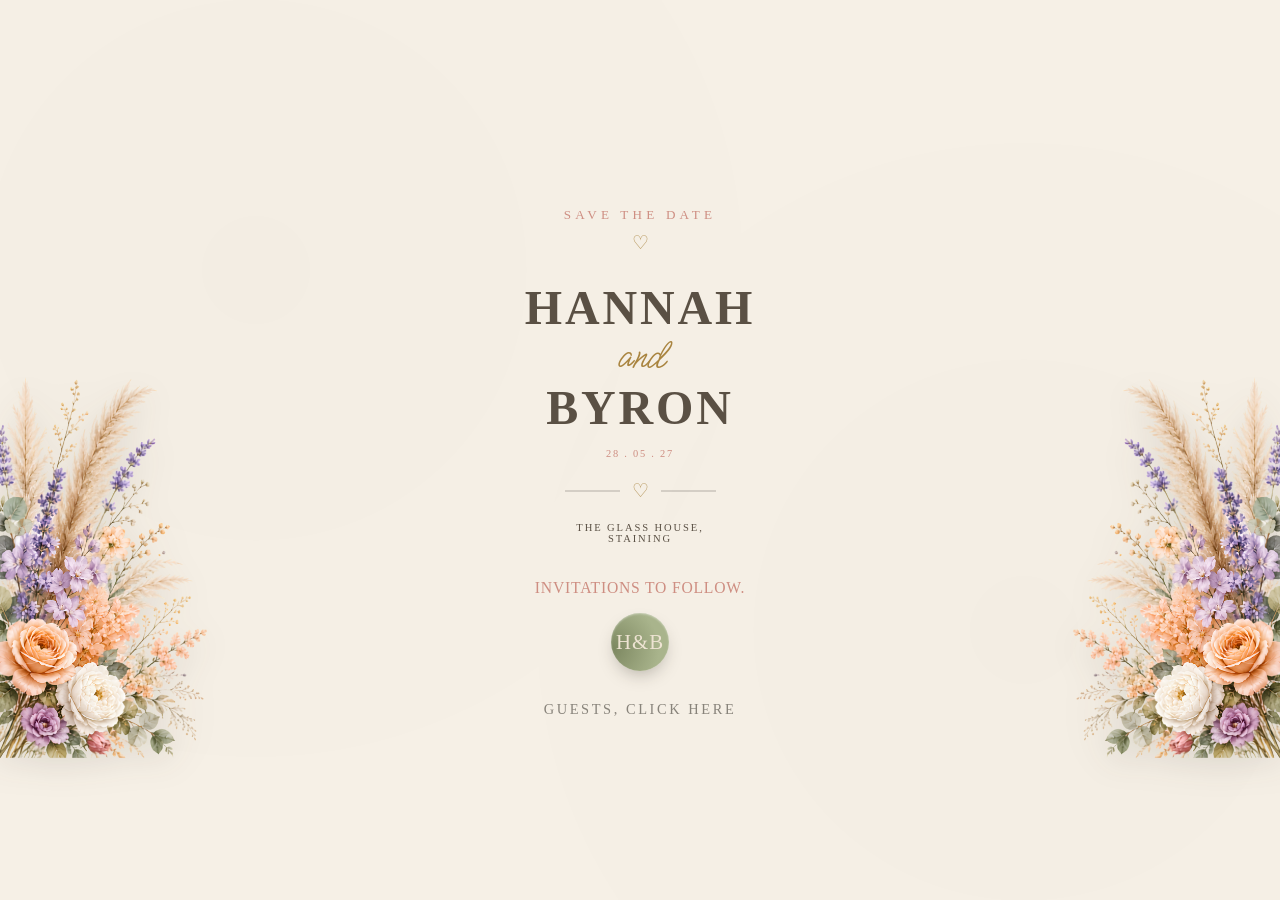
==== commit ab2d6b80: "Update index.html" ====
--- a/index.html
+++ b/index.html
@@ -8,7 +8,7 @@
 <link href="https://db.onlinewebfonts.com/c/9366bd460113d8bf675fd2bdfe1ce764?family=The+Seasons" rel="stylesheet" type="text/css"/>
 <meta name="viewport" content="width=device-width, initial-scale=1">
 <title>Hannah &amp; Byron — Save the Date</title>
-       <link rel="icon" type="image/x-icon" href="/images/heart.ico">
+<link rel="icon" href="images/heart.ico" type="image/x-icon">
 
      
 <meta name="description" content="Hannah and Byron are getting married 28.05.27 at The Glass House, Staining. Full details coming soon.">
--- a/css/style.css
+++ b/css/style.css
@@ -250,32 +250,26 @@
    BOTANICAL SPRAYS — DESKTOP
    ========================================================================== */
 
- position: fixed !important;
-
-    top: auto !important;
-    bottom: -35px !important;
-
-    width: 175px !important;
-    height: auto !important;
-
-    max-width: none !important;
-    max-height: none !important;
-
-    margin: 0 !important;
-    padding: 0 !important;
-
-    pointer-events: none !important;
-
-    z-index: 3 !important;
-
-    transform: none !important;
-
-    filter:
-      drop-shadow(
-        0 10px 16px
-        rgba(46,42,34,0.12)
-      );
-
+ .spray-img {
+  position: absolute;
+
+  top: 100%;
+
+  width: 220px;
+  height: auto;
+
+  max-width: none;
+  max-height: none;
+
+  pointer-events: none;
+
+  z-index: 1;
+
+  filter:
+    drop-shadow(
+      0 10px 16px rgba(46, 42, 34, 0.12)
+    );
+}
 
 .spray-img--left {
   left: -50%;
@@ -290,7 +284,6 @@
   transform:
     translateY(-50%);
 }
-
 
 /* ==========================================================================
    SITE HEADER
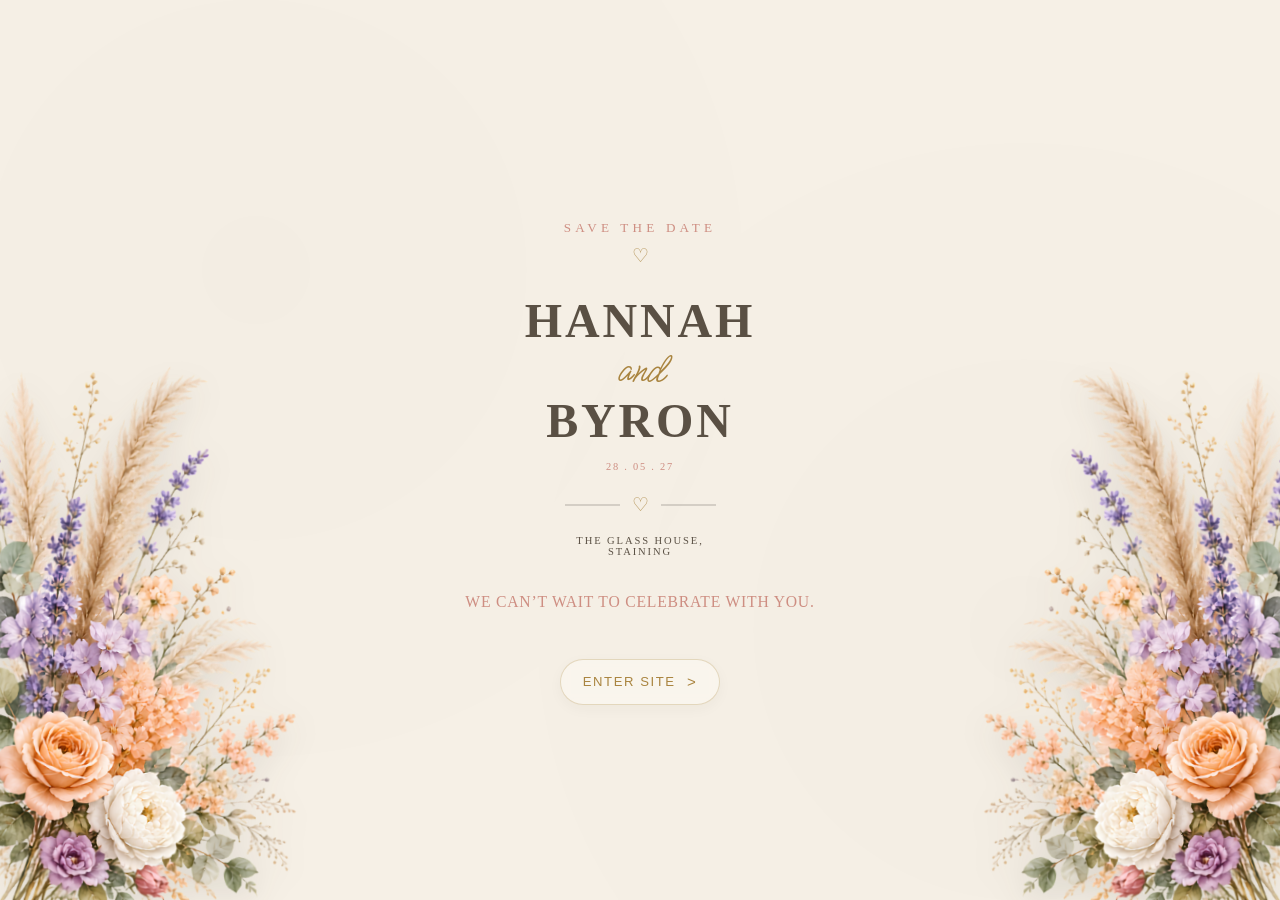
==== commit efc730a3: "v" ====
--- a/index.html
+++ b/index.html
@@ -17,42 +17,6 @@
 <body>
 
 <div class="paper-grain"></div>
-<!-- =========================================================
-     INTRO ENVELOPE ANIMATION
-     ========================================================= -->
-<div id="intro-envelope" class="intro-envelope" aria-label="Open invitation">
-
-  <div class="intro-envelope__scene">
-
-    <div class="intro-envelope__card">
-      <span class="intro-envelope__card-small">Save the Date</span>
-      <strong>Hannah</strong>
-      <span class="intro-envelope__and">&amp;</span>
-      <strong>Byron</strong>
-
-    </div>
-
-    <div class="intro-envelope__body"></div>
-
-    <div class="intro-envelope__flap"></div>
-
-    <button
-      type="button"
-      id="intro-seal"
-      class="intro-envelope__seal"
-      aria-label="Open invitation"
-    >
-      <span>H&amp;B</span>
-    </button>
-
-  </div>
-
-  <p class="intro-envelope__instruction">
-    Tap the seal to open
-  </p>
-
-</div>
-
 <main class="landing">
   <div class="invite-stage">
 
@@ -82,35 +46,14 @@
   </div>
 
   <div class="teaser">
-    <p>INVITATIONS TO FOLLOW.</p>
-    <button id="seal-trigger" class="seal-trigger" aria-haspopup="dialog">
-      <span class="seal">H&amp;B</span>
-      Guests, click here
-    </button>
+    <p>WE CAN’T WAIT TO CELEBRATE WITH YOU.</p>
+    <div class="home-story-cta-wrap">
+      <a class="home-story-cta" href="home.html">Enter site <span aria-hidden="true">&gt;</span></a>
+    </div>
   </div>
 
 </main>
 
-<!-- ===== Envelope password gate ===== -->
-<div id="lock-overlay" class="lock-overlay" aria-hidden="true">
-  <div id="envelope" class="envelope" role="dialog" aria-modal="true" aria-labelledby="lock-title">
-    <button id="lock-close" class="lock-close" aria-label="Close">&times;</button>
-    <div class="envelope-flap"></div>
-    <div class="envelope-back"></div>
-    <div class="envelope-card">
-      <p class="eyebrow">A little early, are we?</p>
-      <h2 id="lock-title">Enter the word from your invitation</h2>
-      <form id="lock-form" novalidate>
-        <input type="password" id="lock-password" name="password" placeholder="Password" autocomplete="off" required>
-        <button type="submit" class="btn btn--filled">Unlock our site</button>
-      </form>
-      <p id="lock-error" class="lock-error" role="alert" hidden>That's not quite right — check your invite and try again.</p>
-    </div>
-  </div>
-</div>
-
 <script src="js/config.js"></script>
-<script src="js/intro.js"></script>
-<script src="js/lock.js"></script>
 </body>
 </html>
--- a/css/style.css
+++ b/css/style.css
@@ -92,6 +92,470 @@
 
   --shadow-card:
     0 30px 60px -20px rgba(46, 42, 34, 0.28);
+}
+
+/* Photo-led story gallery, styled to echo the Save the Date page. */
+.story-gallery {
+  position: relative;
+  isolation: isolate;
+}
+
+/* Carry the Save the Date flowers onto the main site pages. */
+body.site-page main {
+  position: relative;
+  isolation: isolate;
+}
+
+body.site-page main::before,
+body.site-page main::after {
+  content: "";
+  position: fixed;
+  z-index: -1;
+  top: 7rem;
+  bottom: 0;
+  width: clamp(150px, 20vw, 280px);
+  background: url("../images/floral1.png") center bottom / contain no-repeat;
+  opacity: 0.68;
+  pointer-events: none;
+}
+
+body.site-page main::before {
+  left: -2rem;
+}
+
+body.site-page main::after {
+  right: -2rem;
+  transform: scaleX(-1);
+}
+
+body.site-page .site-header {
+  z-index: 10001;
+}
+
+/* Make the landing page's small menu icon read clearly as a menu. */
+.site-header .nav-toggle {
+  position: relative;
+  width: 48px;
+  height: 44px;
+  padding: 0;
+  border: 1px solid rgba(46, 42, 34, 0.32);
+  border-radius: 5px;
+  background: rgba(251, 247, 239, 0.92);
+  box-shadow: 0 2px 8px rgba(46, 42, 34, 0.12);
+  cursor: pointer;
+}
+
+.site-header .nav-toggle span {
+  position: absolute;
+  left: 11px;
+  right: 11px;
+  height: 2px;
+  border-radius: 2px;
+  background: var(--ink);
+  transition: transform 0.2s ease, opacity 0.2s ease;
+}
+
+.site-header .nav-toggle span:nth-child(1) { top: 13px; }
+.site-header .nav-toggle span:nth-child(2) { top: 20px; }
+.site-header .nav-toggle span:nth-child(3) { top: 27px; }
+
+@media (min-width: 781px) {
+  .site-header .nav-toggle { display: none; }
+}
+
+@media (max-width: 780px) {
+  body.site-page main::before,
+  body.site-page main::after {
+    top: auto;
+    bottom: 0;
+    width: 180px;
+    height: 340px;
+    opacity: 0.62;
+    background-position: bottom;
+  }
+
+  body.site-page main::before { left: -2.5rem; }
+  body.site-page main::after { right: -2.5rem; }
+}
+
+.polaroid-frame {
+  min-height: 340px;
+  overflow: visible;
+  border: 0;
+  background: transparent;
+  background-image: none;
+  box-shadow: none;
+}
+
+.polaroid {
+  width: min(72%, 265px);
+  margin: 0;
+  padding: 12px 12px 48px;
+  background: #fffdf8;
+  border: 0;
+  border-radius: 0;
+  box-shadow: 0 12px 28px rgba(46, 42, 34, 0.2);
+  color: var(--ink-soft);
+  transform: rotate(-4deg);
+}
+
+.polaroid img {
+  width: 100%;
+  height: 250px;
+  object-fit: cover;
+  filter: grayscale(1) contrast(1.04);
+}
+
+.polaroid--intro img { height: 250px; }
+
+.polaroid figcaption {
+  padding-top: 6px;
+  text-align: center;
+  font-family: var(--font-script);
+  font-size: 1.15rem;
+  line-height: 1;
+}
+
+.polaroid--intro img {
+  object-position: center 36%;
+}
+
+.polaroid-pair {
+  justify-content: center;
+  align-items: center;
+  gap: 0;
+}
+
+.polaroid--family {
+  position: relative;
+  z-index: 1;
+  width: min(62%, 230px);
+  transform: rotate(-7deg) translateX(12px);
+}
+
+.polaroid--family img {
+  height: 240px;
+  object-position: center 58%;
+}
+
+.polaroid--dog {
+  width: min(56%, 205px);
+  transform: rotate(7deg) translate(-8px, 45px);
+}
+
+.polaroid--dog img {
+  height: 220px;
+}
+
+.polaroid-cluster {
+  display: grid;
+  grid-template-columns: repeat(2, minmax(0, 1fr));
+  align-items: start;
+  gap: clamp(0.9rem, 2vw, 1.5rem);
+  min-height: 0;
+  padding: 1rem 0;
+}
+
+.polaroid--proposal {
+  position: relative;
+  width: 100%;
+  max-width: 235px;
+  min-width: 0;
+  margin: 0;
+  transform: none;
+  transform-origin: center center;
+  z-index: auto;
+  cursor: default;
+  transition: none;
+}
+
+.polaroid-cluster .polaroid--one { transform: rotate(-5deg); }
+.polaroid-cluster .polaroid--two { transform: rotate(5deg); }
+.polaroid-cluster .polaroid--three {
+  grid-column: 1 / -1;
+  width: min(48%, 235px);
+  justify-self: center;
+  transform: rotate(-1deg);
+}
+
+.polaroid--proposal img {
+  height: auto;
+  aspect-ratio: 1 / 1;
+}
+
+.polaroid--one img {
+  object-position: center 66%;
+}
+
+@media (max-width: 780px) {
+  .polaroid-frame {
+    min-height: 310px;
+  }
+
+  .polaroid {
+    width: min(72%, 250px);
+  }
+
+  .polaroid img {
+    height: 220px;
+  }
+
+  .polaroid--family {
+    width: min(60%, 205px);
+  }
+
+  .polaroid--family img {
+    height: 205px;
+  }
+
+  .polaroid--dog {
+    width: min(55%, 180px);
+  }
+
+  .polaroid--dog img {
+    height: 190px;
+  }
+
+  .polaroid-cluster {
+    grid-template-columns: repeat(2, minmax(0, 1fr));
+    justify-items: center;
+    gap: 1rem 0.8rem;
+    min-height: 0;
+    margin: 0;
+    padding: 0 0 15px;
+  }
+
+  .polaroid--proposal {
+    width: 100%;
+  }
+
+  .polaroid-cluster .polaroid--three {
+    width: min(48%, 210px);
+  }
+
+  .polaroid--proposal img {
+    height: auto;
+    aspect-ratio: 1 / 1;
+  }
+}
+
+
+/* Venue photograph styled as a large Polaroid below the Travel heading. */
+.travel-venue-image {
+  display: flex;
+  justify-content: center;
+  padding: 1rem 1rem 0;
+  margin: 0 auto 2rem;
+}
+
+.travel-venue-polaroid {
+  width: min(100%, 1120px);
+  margin: 0;
+  padding: clamp(12px, 2vw, 22px) clamp(12px, 2vw, 22px) 1.15rem;
+  background: #fffdf8;
+  box-shadow: 0 18px 42px rgba(46, 42, 34, 0.18);
+  transform: rotate(-1deg);
+}
+
+.travel-venue-polaroid img {
+  width: 100%;
+  aspect-ratio: 3 / 2;
+  height: auto;
+  object-fit: cover;
+  object-position: center;
+}
+
+.travel-venue-polaroid figcaption {
+  padding-top: 0.65rem;
+  color: var(--ink-soft);
+  font-family: var(--font-script);
+  font-size: clamp(1.2rem, 2.4vw, 1.8rem);
+  line-height: 1.1;
+  text-align: center;
+}
+
+.contact-card {
+  width: min(100%, 680px);
+  max-width: 680px;
+  margin: 0 auto;
+  grid-column: 1 / -1;
+  background: rgba(251, 247, 239, 0.18);
+  text-align: center;
+}
+
+.contact-card .icon { text-align: center; }
+
+.contact-or {
+  margin: 0 0 1rem;
+  color: var(--peach);
+  font-family: var(--font-display);
+  font-size: 1.1rem;
+  letter-spacing: 0.24em;
+  text-align: center;
+}
+
+.home-story-cta-wrap {
+  display: flex;
+  justify-content: center;
+  margin-top: 3rem;
+}
+
+.home-story-cta {
+  display: inline-flex;
+  align-items: center;
+  gap: 0.7rem;
+  padding: 0.85rem 1.35rem;
+  border: 1px solid rgba(169, 132, 63, 0.28);
+  border-radius: 999px;
+  background: rgba(255, 253, 248, 0.42);
+  color: var(--gold);
+  font-family: var(--font-label);
+  font-size: 0.82rem;
+  letter-spacing: 0.12em;
+  text-transform: uppercase;
+  box-shadow: 0 4px 14px rgba(46, 42, 34, 0.04);
+  backdrop-filter: blur(6px);
+  -webkit-backdrop-filter: blur(6px);
+  transition: transform 0.25s ease, background-color 0.25s ease, border-color 0.25s ease, box-shadow 0.25s ease;
+}
+
+.home-story-cta span {
+  display: inline-block;
+  font-size: 1.15em;
+  transition: transform 0.25s ease;
+}
+
+.home-story-cta:hover,
+.home-story-cta:focus-visible {
+  transform: translateY(-3px);
+  border-color: rgba(169, 132, 63, 0.52);
+  background: rgba(255, 253, 248, 0.78);
+  box-shadow: 0 12px 28px rgba(46, 42, 34, 0.12);
+  outline: none;
+}
+
+.home-story-cta:hover span,
+.home-story-cta:focus-visible span {
+  transform: translateX(4px);
+}
+
+@media (prefers-reduced-motion: reduce) {
+  .home-story-cta,
+  .home-story-cta span { transition: none; }
+}
+
+.contact-card a {
+  border-bottom: 1px solid var(--gold);
+}
+
+/* Travel page transport symbols and accommodation links. */
+.travel-icon img {
+  width: 42px;
+  height: 42px;
+  object-fit: contain;
+  filter: grayscale(1) sepia(1) saturate(3.2) hue-rotate(2deg) brightness(0.82);
+}
+
+.property-card h3 span {
+  color: var(--rose);
+  font-size: 0.88em;
+  letter-spacing: 0.1em;
+  text-transform: uppercase;
+}
+
+.property-card a.property-link {
+  color: var(--peach);
+  font-weight: 600;
+  border-bottom: 1px solid currentColor;
+  transition: color 0.2s ease, border-color 0.2s ease;
+}
+
+.property-card a.property-link:hover,
+.property-card a.property-link:focus-visible {
+  color: #bd7747;
+}
+
+/* More legible RSVP fields and clear, touch-friendly attendance choices. */
+.rsvp-page .field label,
+.rsvp-page .attendance-field legend {
+  font-size: 0.86rem;
+  letter-spacing: 0.12em;
+}
+
+.rsvp-page .field input,
+.rsvp-page .field select,
+.rsvp-page .field textarea {
+  font-family: var(--font-seasons);
+  font-size: 1.08rem;
+  line-height: 1.5;
+}
+
+.rsvp-page .field input,
+.rsvp-page .field select {
+  min-height: 54px;
+}
+
+.attendance-field {
+  min-width: 0;
+  margin: 0;
+  padding: 0;
+  border: 0;
+}
+
+.attendance-field legend {
+  margin-bottom: 0.8rem;
+  color: var(--ink-faint);
+  font-family: var(--font-label);
+  text-transform: uppercase;
+}
+
+.rsvp-page .radio-group {
+  display: grid;
+  grid-template-columns: repeat(2, minmax(0, 1fr));
+  gap: 0.9rem;
+}
+
+.rsvp-page .attendance-option {
+  display: flex;
+  align-items: center;
+  gap: 0.75rem;
+  min-height: 64px;
+  margin: 0;
+  padding: 0.9rem 1rem;
+  border: 1px solid var(--line);
+  border-radius: 6px;
+  background: rgba(251, 247, 239, 0.82);
+  color: var(--ink-soft);
+  font-family: var(--font-seasons);
+  font-size: 1.08rem;
+  line-height: 1.35;
+  transition: border-color 0.2s ease, background-color 0.2s ease, box-shadow 0.2s ease;
+  cursor: pointer;
+}
+
+.rsvp-page .attendance-option:has(input:checked) {
+  border-color: var(--peach);
+  background: rgba(240, 201, 160, 0.28);
+  box-shadow: 0 4px 14px rgba(46, 42, 34, 0.06);
+}
+
+.rsvp-page .attendance-option input {
+  width: 1.1rem;
+  height: 1.1rem;
+  min-height: 0;
+  margin: 0;
+  accent-color: var(--peach);
+  flex: 0 0 auto;
+}
+
+.rsvp-page .attendance-option span {
+  display: block;
+}
+
+.rsvp-page .rsvp-divider {
+  margin: 1rem 0;
+  letter-spacing: 0;
+  font-size: 1.3rem;
 }
 
 
@@ -283,162 +747,194 @@
 
   transform:
     translateY(-50%);
-}
-
-/* ==========================================================================
-   SITE HEADER
-   ========================================================================== */
-
-.site-header {
-  position: fixed;
-
-  top: 0;
-  left: 0;
-  right: 0;
-
-  width: 100%;
-  min-height: 64px;
-
-  z-index: 1000;
-
-  display: flex;
-  align-items: center;
-  justify-content: space-between;
-
-  padding:
-    0
-    clamp(1.25rem, 5vw, 3.5rem);
-
-  background:
-    rgba(246, 240, 230, 0.88);
-
-  border-bottom:
-    1px solid var(--line-soft);
-
-  backdrop-filter: blur(10px);
-  -webkit-backdrop-filter: blur(10px);
-}
-
-.site-header .monogram {
-  margin: 0;
-
-  font-family: var(--font-display);
-  font-size: 1.35rem;
-
-  letter-spacing: 0.22em;
-}
-
-
-/* ==========================================================================
-   DESKTOP NAV
-   ========================================================================== */
-
-.site-nav {
-  display: flex;
-
-  gap: clamp(2rem, 2.5vw, 2.6rem);
-
-  font-family: var(--font-label);
-  font-size: 0.84rem;
-
-  letter-spacing: var(--tracking-mid);
-  text-transform: uppercase;
-}
-
-.site-nav a {
-  position: relative;
-
-  padding:
-    20px 0
-    10px;
-
-  color: var(--ink-soft);
-
-  transition:
-    color 0.25s ease;
-}
-
-.site-nav a::after {
-  content: "";
-
-  position: absolute;
-
-  left: 0;
-  right: 0;
-  bottom: 0;
-
-  height: 1px;
-
-  background: var(--gold);
-
-  transform: scaleX(0);
-  transform-origin: left;
-
-  transition:
-    transform 0.3s ease;
-}
-
-.site-nav a:hover,
-.site-nav a.is-active {
-  color: var(--ink);
-}
-
-.site-nav a:hover::after,
-.site-nav a.is-active::after {
-  transform: scaleX(1);
-}
-
-
-/* ==========================================================================
-   HAMBURGER
-   ========================================================================== */
-
-.nav-toggle {
-  display: none;
-
-  position: relative;
-
-  width: 42px;
-  height: 42px;
-
-  padding: 0;
-  margin: 0;
-
-  border: 0;
-  background: transparent;
-
-  cursor: pointer;
-}
-
-.nav-toggle span {
-  position: absolute;
-
-  left: 8px;
-  right: 8px;
-
-  height: 1px;
-
-  background: var(--ink);
-
-  transition:
-    top 0.3s ease,
-    transform 0.3s ease,
-    opacity 0.25s ease;
-}
-
-.nav-toggle span:nth-child(1) {
-  top: 13px;
-}
-
-.nav-toggle span:nth-child(2) {
-  top: 20px;
-}
-
-.nav-toggle span:nth-child(3) {
-  top: 27px;
-}
-
-
+}/* =========================================================
+   DESKTOP HEADER — FINAL FIX
+   ========================================================= */
+
+@media screen and (min-width: 781px) {
+
+  .site-header {
+    position: fixed !important;
+
+    top: 0 !important;
+    left: 0 !important;
+    right: 0 !important;
+    bottom: auto !important;
+
+    width: 100% !important;
+    height: 54px !important;
+    min-height: 54px !important;
+
+    display: flex !important;
+    align-items: center !important;
+    justify-content: space-between !important;
+
+    padding: 0 3rem !important;
+    margin: 0 !important;
+
+    transform: none !important;
+
+    z-index: 10000 !important;
+
+    background: rgba(246, 240, 230, 0.92) !important;
+
+    border-bottom: 1px solid var(--line-soft);
+
+    backdrop-filter: blur(10px);
+    -webkit-backdrop-filter: blur(10px);
+  }
+
+
+  /* ---------------------------------------------------------
+     H & B LOGO
+     --------------------------------------------------------- */
+
+  .site-header .monogram {
+    display: flex;
+    align-items: center;
+
+    height: 54px;
+
+    margin: 0 !important;
+    padding: 0 !important;
+
+    font-family: var(--font-display);
+    font-size: 1.2rem;
+
+    line-height: 1;
+
+    letter-spacing: 0.2em;
+
+    white-space: nowrap;
+  }
+
+
+  /* ---------------------------------------------------------
+     NAV
+     --------------------------------------------------------- */
+
+  .site-nav {
+    position: static !important;
+
+    display: flex !important;
+    align-items: center !important;
+
+    justify-content: flex-end !important;
+
+    height: 54px;
+
+    gap: 1.8rem;
+
+    margin: 0 !important;
+    padding: 0 !important;
+
+    font-family: var(--font-label);
+
+    font-size: 0.72rem;
+
+    line-height: 1;
+
+    letter-spacing: 0.18em;
+
+    text-transform: uppercase;
+  }
+
+
+  /* ---------------------------------------------------------
+     NAV LINKS
+     --------------------------------------------------------- */
+
+  .site-nav a {
+    position: relative;
+
+    display: flex;
+    align-items: center;
+
+    height: 54px;
+
+    margin: 0;
+    padding: 0 !important;
+
+    color: var(--ink-soft);
+
+    line-height: 1;
+
+    white-space: nowrap;
+
+    transition: color 0.25s ease;
+  }
+
+
+  /* ---------------------------------------------------------
+     GOLD ACTIVE / HOVER LINE
+     --------------------------------------------------------- */
+
+  .site-nav a::after {
+    content: "";
+
+    position: absolute;
+
+    left: 0;
+    right: 0;
+    bottom: 10px;
+
+    height: 1px;
+
+    background: var(--gold);
+
+    transform: scaleX(0);
+
+    transform-origin: left;
+
+    transition:
+      transform 0.3s ease;
+  }
+
+  .site-nav a:hover,
+  .site-nav a.is-active {
+    color: var(--ink);
+  }
+
+  .site-nav a:hover::after,
+  .site-nav a.is-active::after {
+    transform: scaleX(1);
+  }
+
+}
+
+
+/* =========================================================
+   MOBILE HEADER — KEEP SEPARATE
+   ========================================================= */
+
+@media screen and (max-width: 780px) {
+
+  .site-header {
+    position: fixed !important;
+
+    top: 0 !important;
+    left: 0 !important;
+    right: 0 !important;
+
+    width: 100% !important;
+
+    height: 64px !important;
+    min-height: 64px !important;
+
+    padding: 0 1rem !important;
+
+    margin: 0 !important;
+
+    display: flex !important;
+    align-items: center !important;
+    justify-content: space-between !important;
+
+    transform: none !important;
+
+    z-index: 10000 !important;
+  }
+
+}
 /* ==========================================================================
    FOOTER
    ========================================================================== */
@@ -665,7 +1161,7 @@
 .timeline {
   position: relative;
 
-  max-width: 640px;
+  max-width: 760px;
 
   margin:
     2.5rem
@@ -680,7 +1176,7 @@
 
   top: 0;
   bottom: 0;
-  left: 84px;
+  left: 120px;
 
   width: 1px;
 
@@ -693,23 +1189,41 @@
   display: grid;
 
   grid-template-columns:
-    70px
-    28px
+    88px
+    32px
     1fr;
 
   gap:
     0
     1rem;
 
-  padding-bottom: 2.6rem;
+  padding: 0 0 1.25rem;
+  margin-bottom: 0.65rem;
+  border-radius: 14px;
+  transition: transform 0.25s ease, background-color 0.25s ease, box-shadow 0.25s ease;
 }
 
 .timeline-item:last-child {
-  padding-bottom: 0;
+  margin-bottom: 0;
+}
+
+.timeline-item:hover,
+.timeline-item:focus-visible {
+  z-index: 1;
+  transform: translateX(5px);
+  background: rgba(255, 253, 248, 0.78);
+  box-shadow: 0 12px 30px rgba(46, 42, 34, 0.08);
+  outline: none;
 }
 
 .timeline-item .time {
-  padding-top: 0.1rem;
+  align-self: start;
+  justify-self: end;
+  margin-top: 0.05rem;
+  padding: 0.45rem 0.65rem;
+  border: 1px solid rgba(169, 132, 63, 0.28);
+  border-radius: 999px;
+  background: rgba(255, 253, 248, 0.78);
 
   font-family: var(--font-display);
   font-size: 1.05rem;
@@ -729,8 +1243,8 @@
 .timeline-item .dot::before {
   content: "";
 
-  width: 9px;
-  height: 9px;
+  width: 12px;
+  height: 12px;
 
   margin-top: 0.35rem;
 
@@ -740,6 +1254,15 @@
   border-radius: 50%;
 
   background: var(--cream);
+  box-shadow: 0 0 0 4px var(--cream);
+  transition: background-color 0.25s ease, transform 0.25s ease, box-shadow 0.25s ease;
+}
+
+.timeline-item:hover .dot::before,
+.timeline-item:focus-visible .dot::before {
+  background: var(--peach);
+  box-shadow: 0 0 0 5px rgba(222, 158, 104, 0.18);
+  transform: scale(1.12);
 }
 
 .timeline-item h3 {
@@ -762,6 +1285,13 @@
   line-height: 1.65;
 }
 
+@media (prefers-reduced-motion: reduce) {
+  .timeline-item,
+  .timeline-item .dot::before {
+    transition: none;
+  }
+}
+
 
 /* ==========================================================================
    STORY
@@ -786,6 +1316,14 @@
 
 .story-block:nth-child(even) .story-art {
   order: 2;
+}
+
+.story-art.polaroid-frame {
+  border: 0;
+  border-radius: 0;
+  background: transparent;
+  background-image: none;
+  box-shadow: none;
 }
 
 .story-art {
@@ -810,6 +1348,20 @@
       var(--paper-edge),
       var(--cream-soft)
     );
+}
+
+.story-art.polaroid-frame {
+  aspect-ratio: auto;
+  min-height: 390px;
+  overflow: visible;
+}
+
+.story-art.polaroid-frame.polaroid-cluster {
+  display: grid;
+  grid-template-columns: repeat(2, minmax(0, 1fr));
+  align-items: start;
+  gap: clamp(0.9rem, 2vw, 1.5rem);
+  min-height: 0;
 }
 
 .story-copy .eyebrow {
@@ -2463,6 +3015,12 @@
     aspect-ratio: 4 / 5;
   }
 
+  .story-art.polaroid-frame {
+    aspect-ratio: auto;
+    min-height: 360px;
+    overflow: visible;
+  }
+
   .story-copy h2 {
     font-size: 2rem;
 
@@ -2568,6 +3126,16 @@
     gap: 0.8rem;
   }
 
+  .rsvp-page .radio-group {
+    grid-template-columns: 1fr;
+  }
+
+  .rsvp-page .field input,
+  .rsvp-page .field select,
+  .rsvp-page .field textarea {
+    font-size: 1rem;
+  }
+
 
   /* ------------------------------------------------------------------------
      TIMELINE
@@ -2583,7 +3151,7 @@
   }
 
   .timeline::before {
-    left: 74px;
+    left: 85px;
   }
 
   .timeline-item {
@@ -3134,7 +3702,7 @@
    VERY SMALL PHONES
    ========================================================================== */
 
-}
+
 
 @media (max-width: 480px) {
 
@@ -3234,7 +3802,6 @@
   .intro-envelope__card strong {
     font-size: 1.9rem;
   }
-}
 
 
 /* ==========================================================================
@@ -3352,3 +3919,402 @@
   }
 
 }
+
+/* =========================================================
+   DESKTOP HEADER — FINAL FIX
+   ========================================================= */
+
+@media screen and (min-width: 781px) {
+
+  .site-header {
+    position: fixed !important;
+
+    top: 0 !important;
+    left: 0 !important;
+    right: 0 !important;
+    bottom: auto !important;
+
+    width: 100% !important;
+    height: 54px !important;
+    min-height: 54px !important;
+
+    display: flex !important;
+    align-items: center !important;
+    justify-content: space-between !important;
+
+    padding: 0 3rem !important;
+    margin: 0 !important;
+
+    transform: none !important;
+
+    z-index: 10000 !important;
+
+    background: rgba(246, 240, 230, 0.92) !important;
+
+    border-bottom: 1px solid var(--line-soft);
+
+    backdrop-filter: blur(10px);
+    -webkit-backdrop-filter: blur(10px);
+  }
+
+
+  /* ---------------------------------------------------------
+     H & B LOGO
+     --------------------------------------------------------- */
+
+  .site-header .monogram {
+    display: flex;
+    align-items: center;
+
+    height: 54px;
+
+    margin: 0 !important;
+    padding: 0 !important;
+
+    font-family: var(--font-display);
+    font-size: 1.2rem;
+
+    line-height: 1;
+
+    letter-spacing: 0.2em;
+
+    white-space: nowrap;
+  }
+
+
+  /* ---------------------------------------------------------
+     NAV
+     --------------------------------------------------------- */
+
+  .site-nav {
+    position: static !important;
+
+    display: flex !important;
+    align-items: center !important;
+
+    justify-content: flex-end !important;
+
+    height: 54px;
+
+    gap: 1.8rem;
+
+    margin: 0 !important;
+    padding: 0 !important;
+
+    font-family: var(--font-label);
+
+    font-size: 0.72rem;
+
+    line-height: 1;
+
+    letter-spacing: 0.18em;
+
+    text-transform: uppercase;
+  }
+
+
+  /* ---------------------------------------------------------
+     NAV LINKS
+     --------------------------------------------------------- */
+
+  .site-nav a {
+    position: relative;
+
+    display: flex;
+    align-items: center;
+
+    height: 54px;
+
+    margin: 0;
+    padding: 0 !important;
+
+    color: var(--ink-soft);
+
+    line-height: 1;
+
+    white-space: nowrap;
+
+    transition: color 0.25s ease;
+  }
+
+
+  /* ---------------------------------------------------------
+     GOLD ACTIVE / HOVER LINE
+     --------------------------------------------------------- */
+
+  .site-nav a::after {
+    content: "";
+
+    position: absolute;
+
+    left: 0;
+    right: 0;
+    bottom: 10px;
+
+    height: 1px;
+
+    background: var(--gold);
+
+    transform: scaleX(0);
+
+    transform-origin: left;
+
+    transition:
+      transform 0.3s ease;
+  }
+
+  .site-nav a:hover,
+  .site-nav a.is-active {
+    color: var(--ink);
+  }
+
+  .site-nav a:hover::after,
+  .site-nav a.is-active::after {
+    transform: scaleX(1);
+  }
+
+}
+
+
+/* =========================================================
+   MOBILE HEADER — KEEP SEPARATE
+   ========================================================= */
+
+@media screen and (max-width: 780px) {
+
+  .site-header {
+    position: fixed !important;
+
+    top: 0 !important;
+    left: 0 !important;
+    right: 0 !important;
+
+    width: 100% !important;
+
+    height: 64px !important;
+    min-height: 64px !important;
+
+    padding: 0 1rem !important;
+
+    margin: 0 !important;
+
+    display: flex !important;
+    align-items: center !important;
+    justify-content: space-between !important;
+
+    transform: none !important;
+
+    z-index: 10000 !important;
+  }
+
+}
+/* =========================================================
+   DESKTOP FLORAL SPRAYS
+   Fixed to the bottom corners of the screen
+   ========================================================= */
+
+@media screen and (min-width: 781px) {
+
+  .spray-img {
+    position: fixed !important;
+
+    top: auto !important;
+    bottom: -5px !important;
+
+    width: 310px !important;
+    height: auto !important;
+
+    max-width: none !important;
+    max-height: none !important;
+
+    margin: 0 !important;
+    padding: 0 !important;
+
+    pointer-events: none !important;
+
+    z-index: 3 !important;
+
+    transform: none !important;
+  }
+
+
+  /* LEFT FLOWER */
+
+  .spray-img--left {
+    position: fixed !important;
+
+    left: -15px !important;
+    right: auto !important;
+
+    top: auto !important;
+    bottom: -3px !important;
+
+    transform:
+      rotate(-3deg) !important;
+  }
+
+
+  /* RIGHT FLOWER */
+
+  .spray-img--right {
+    position: fixed !important;
+
+    right: -15px !important;
+    left: auto !important;
+
+    top: auto !important;
+    bottom: -3px !important;
+
+    transform:
+      rotate(3deg) !important;
+  }
+
+}
+.story-image {
+    width: 200px;
+    height: 200px;
+    object-fit: cover;
+    filter: grayscale(100%);
+    border-radius: 8px;
+}
+.promo-code{
+    display:inline-block;
+    padding:0.7rem 1rem;
+    margin-top:0.5rem;
+    border:1px solid var(--line);
+    background:rgba(255,255,255,.5);
+    font-size:.78rem;
+    letter-spacing:.2em;
+    text-transform:uppercase;
+    font-weight:600;
+}
+.travel-note{
+    max-width:700px;
+    margin:0 auto;
+    padding:2.5rem;
+    text-align:center;
+    background:#f8f6f2;
+    border:1px solid rgba(0,0,0,.06);
+    border-radius:4px;
+}
+
+.travel-note h3{
+    margin:0.5rem 0 1rem;
+    font-family:var(--font-display);
+    font-weight:400;
+}
+
+.travel-note p:last-child{
+    margin-bottom:0;
+}
+/* 3. The Perfect Square Image Hack */
+ .image-wrapper {
+   width: 50%;
+   aspect-ratio: 1 / 1; /* Strictly forces the image area to be a perfect square */
+   position: relative;
+   overflow: hidden;
+ }
+<style>
+.card-grid {
+  display: grid;
+  grid-template-columns: repeat(auto-fit, minmax(200px, 1fr)); /* Lowered from 280px to make the individual square cards smaller */
+  gap: 20px;
+  max-width: 800px; /* Lowered from 1200px to keep the whole section compact */
+  margin: 0 auto;
+}
+
+
+  /* Soft hover effect to make it interactive */
+  .grid-card:hover {
+    transform: translateY(-4px);
+    box-shadow: 0 8px 30px rgba(0, 0, 0, 0.12);
+  }
+
+  /* 3. The Perfect Square Image Hack */
+  .image-wrapper {
+    width: 100%;
+    aspect-ratio: 1 / 1; /* Strictly forces the image area to be a perfect square */
+    position: relative;
+    overflow: hidden;
+  }
+
+  .image-wrapper img {
+    width: 60%;
+    height:60%;
+    object-fit: cover; /* Crops the venue image nicely into the square without distorting it */
+    object-position: center;
+  }
+
+  /* 4. Text Content Below Image */
+  .card-content {
+    padding: 20px;
+    font-family: sans-serif;
+  }
+
+  .card-content h3 {
+    margin: 0 0 8px 0;
+    font-size: 1.25rem;
+    color: #333333;
+  }
+
+  .card-content p {
+    margin: 0;
+    font-size: 0.95rem;
+    color: #666666;
+    line-height: 1.5;
+  }
+</style>
+.grid-card {
+  max-width: 250px; /* Forces the card to never exceed this size, keeping the square small */
+  background: #ffffff;
+  border-radius: 16px;
+  overflow: hidden;
+  box-shadow: 0 4px 20px rgba(0, 0, 0, 0.08);
+}
+
+.our-story-page main::before,
+.our-story-page main::after {
+  opacity: 0.22 !important;
+}
+
+.rsvp-page main::before,
+.rsvp-page main::after {
+  opacity: 0.22 !important;
+}
+
+/* Keep the mobile proposal stack clear of its caption and story copy. */
+@media (max-width: 780px) {
+  .our-story-page .page-hero {
+    padding-bottom: 1.5rem;
+  }
+
+  .our-story-page .story-gallery {
+    padding-top: 1.75rem;
+  }
+
+  .our-story-page .story-gallery > .story-block:first-child {
+    padding-top: 1.5rem;
+  }
+
+  .our-story-page .story-art.polaroid-frame.polaroid-cluster {
+    width: calc(100% + 2.5rem);
+    min-height: 0;
+    margin: 0 0 0 -1.25rem;
+    padding: 0 0 15px;
+  }
+
+  .our-story-page .story-block {
+    gap: 15px;
+  }
+
+  .our-story-page .story-block .story-copy {
+    padding: 0 1.1rem 2rem;
+  }
+
+  .our-story-page main::before,
+  .our-story-page main::after {
+    width: 180px !important;
+    height: 340px !important;
+    opacity: 0.22 !important;
+  }
+}
